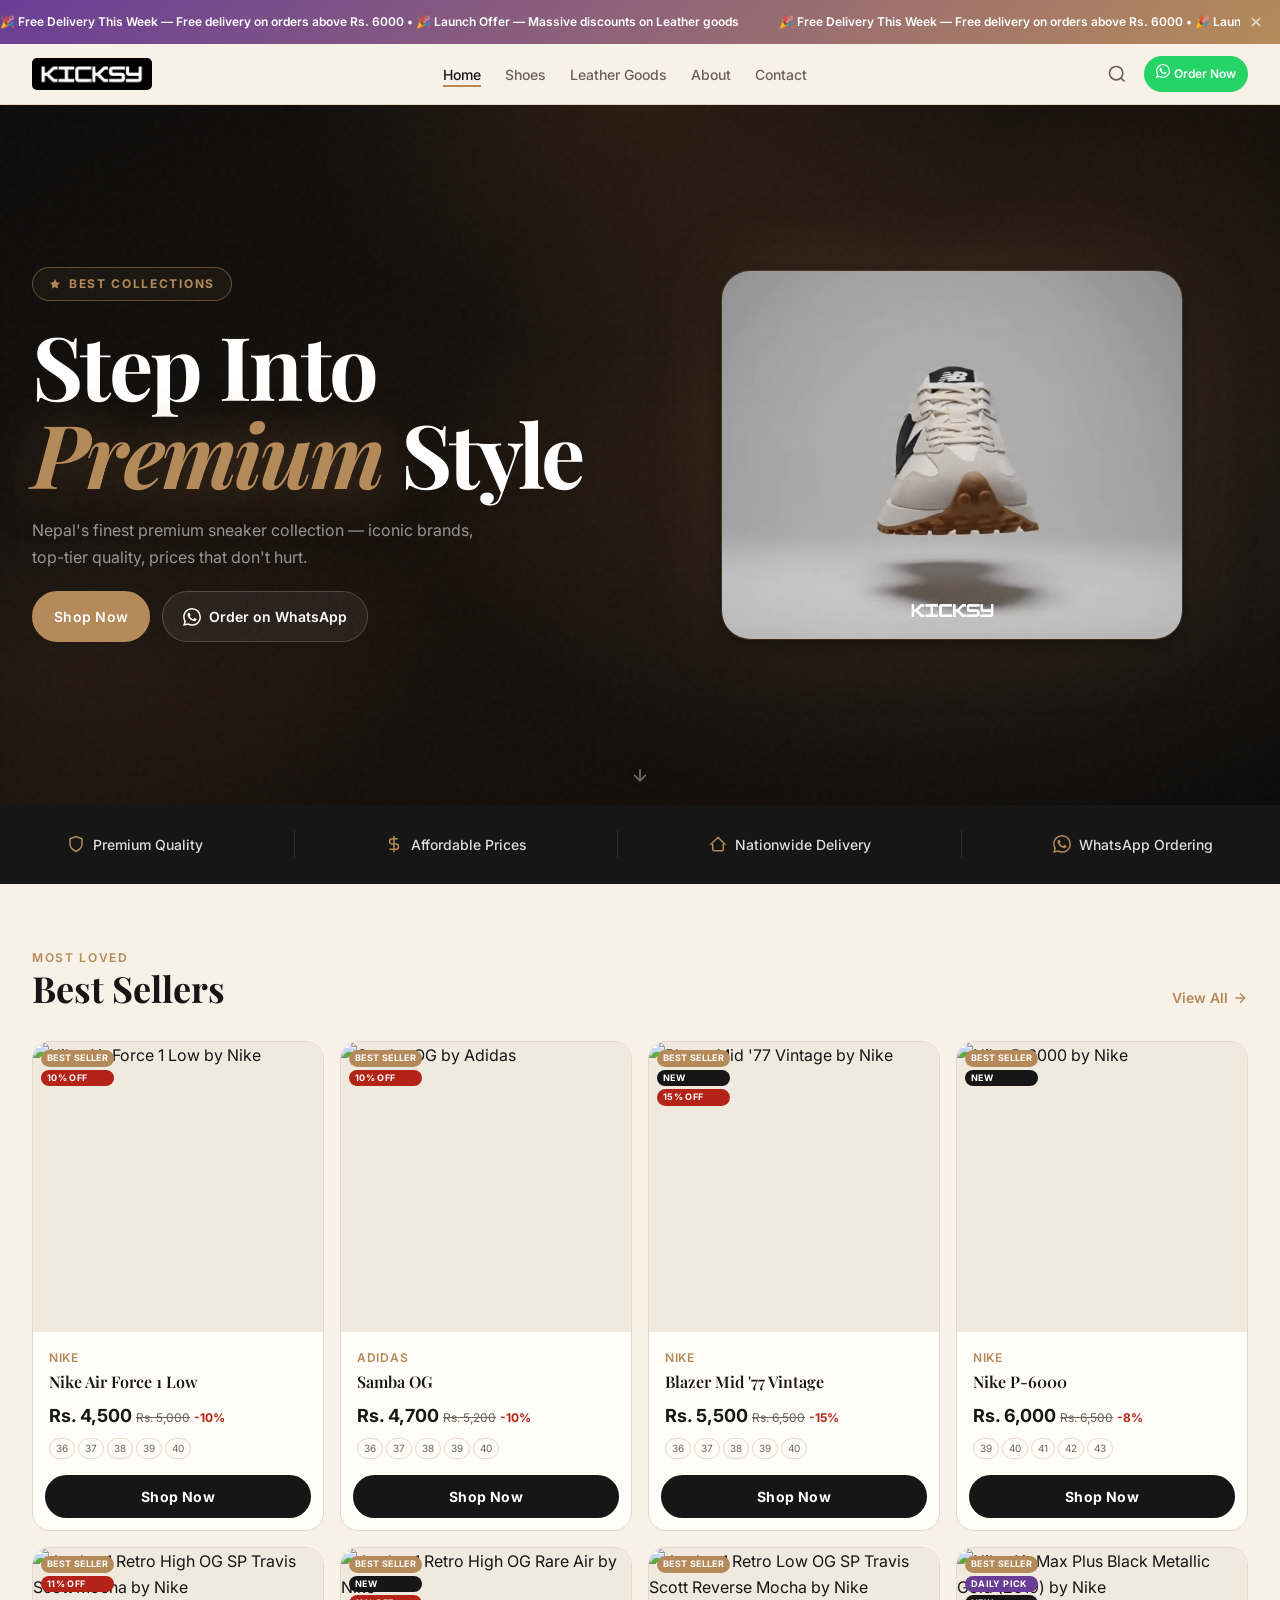
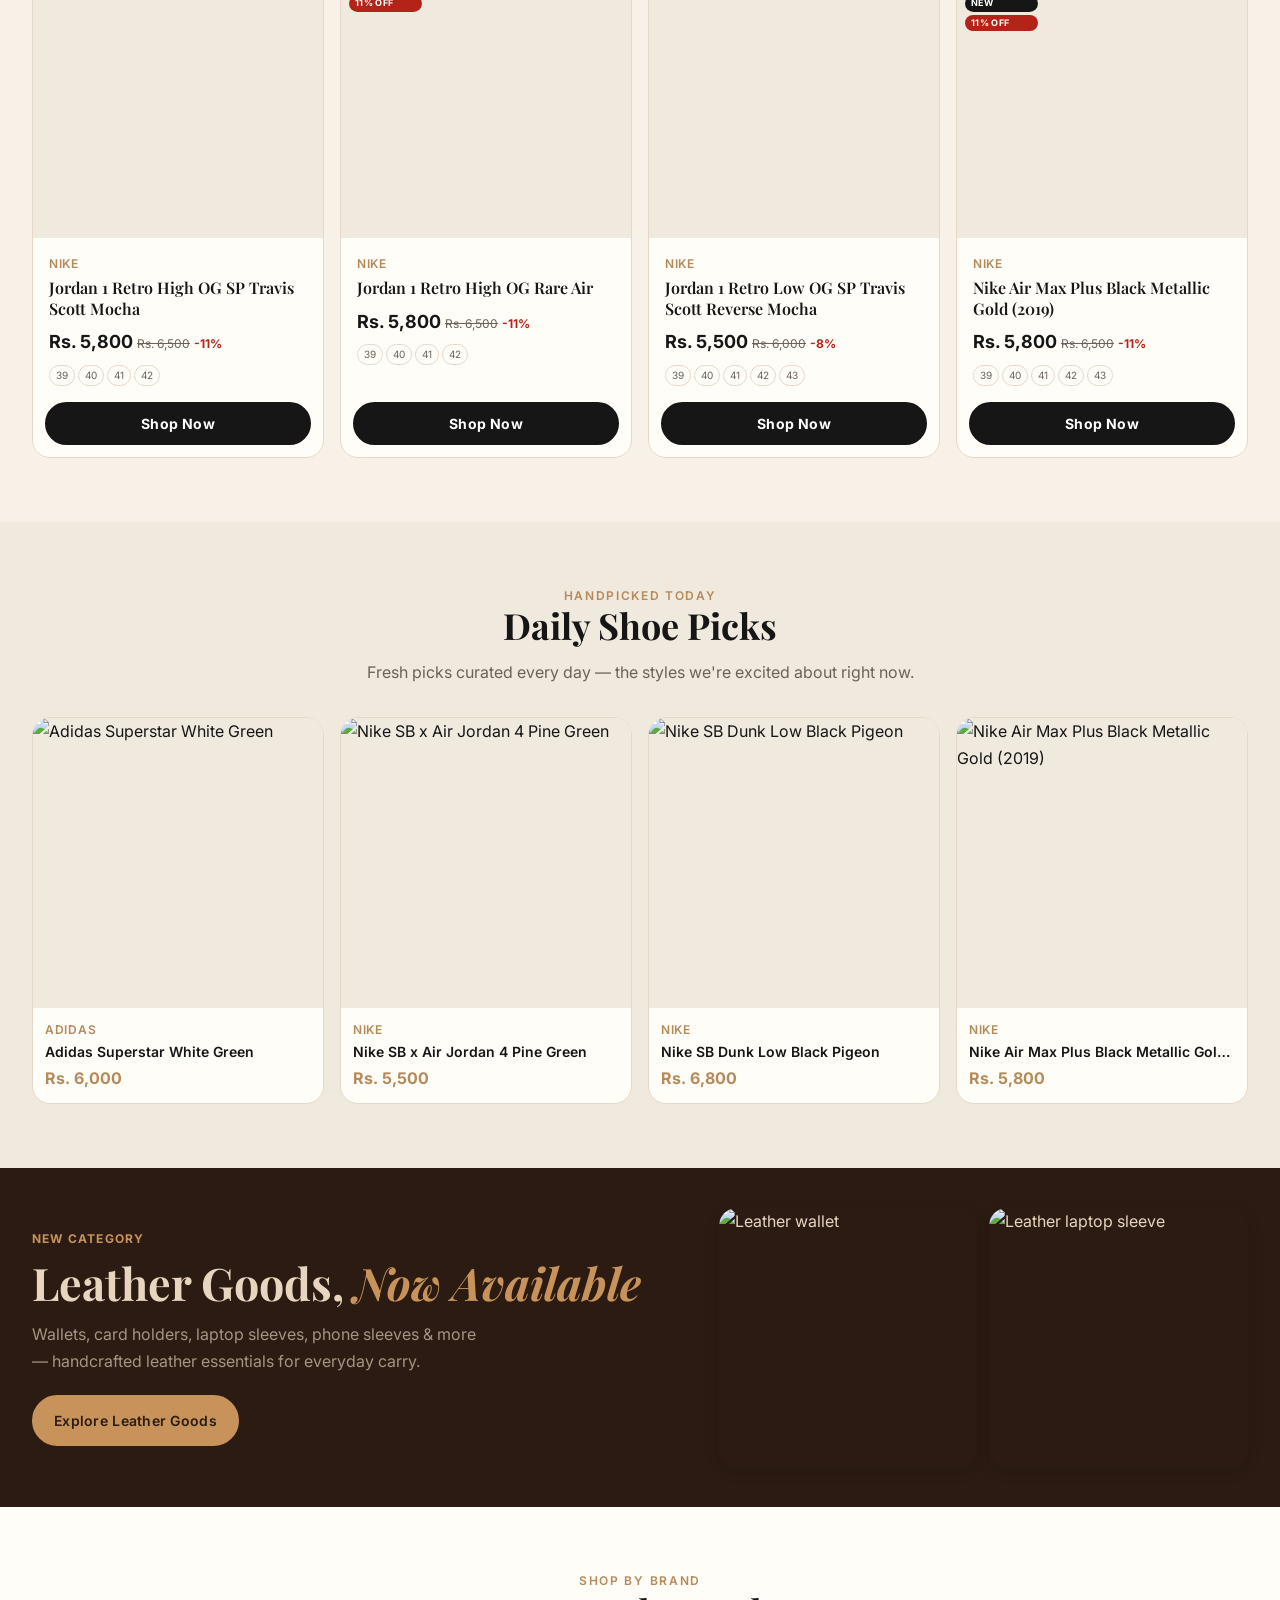
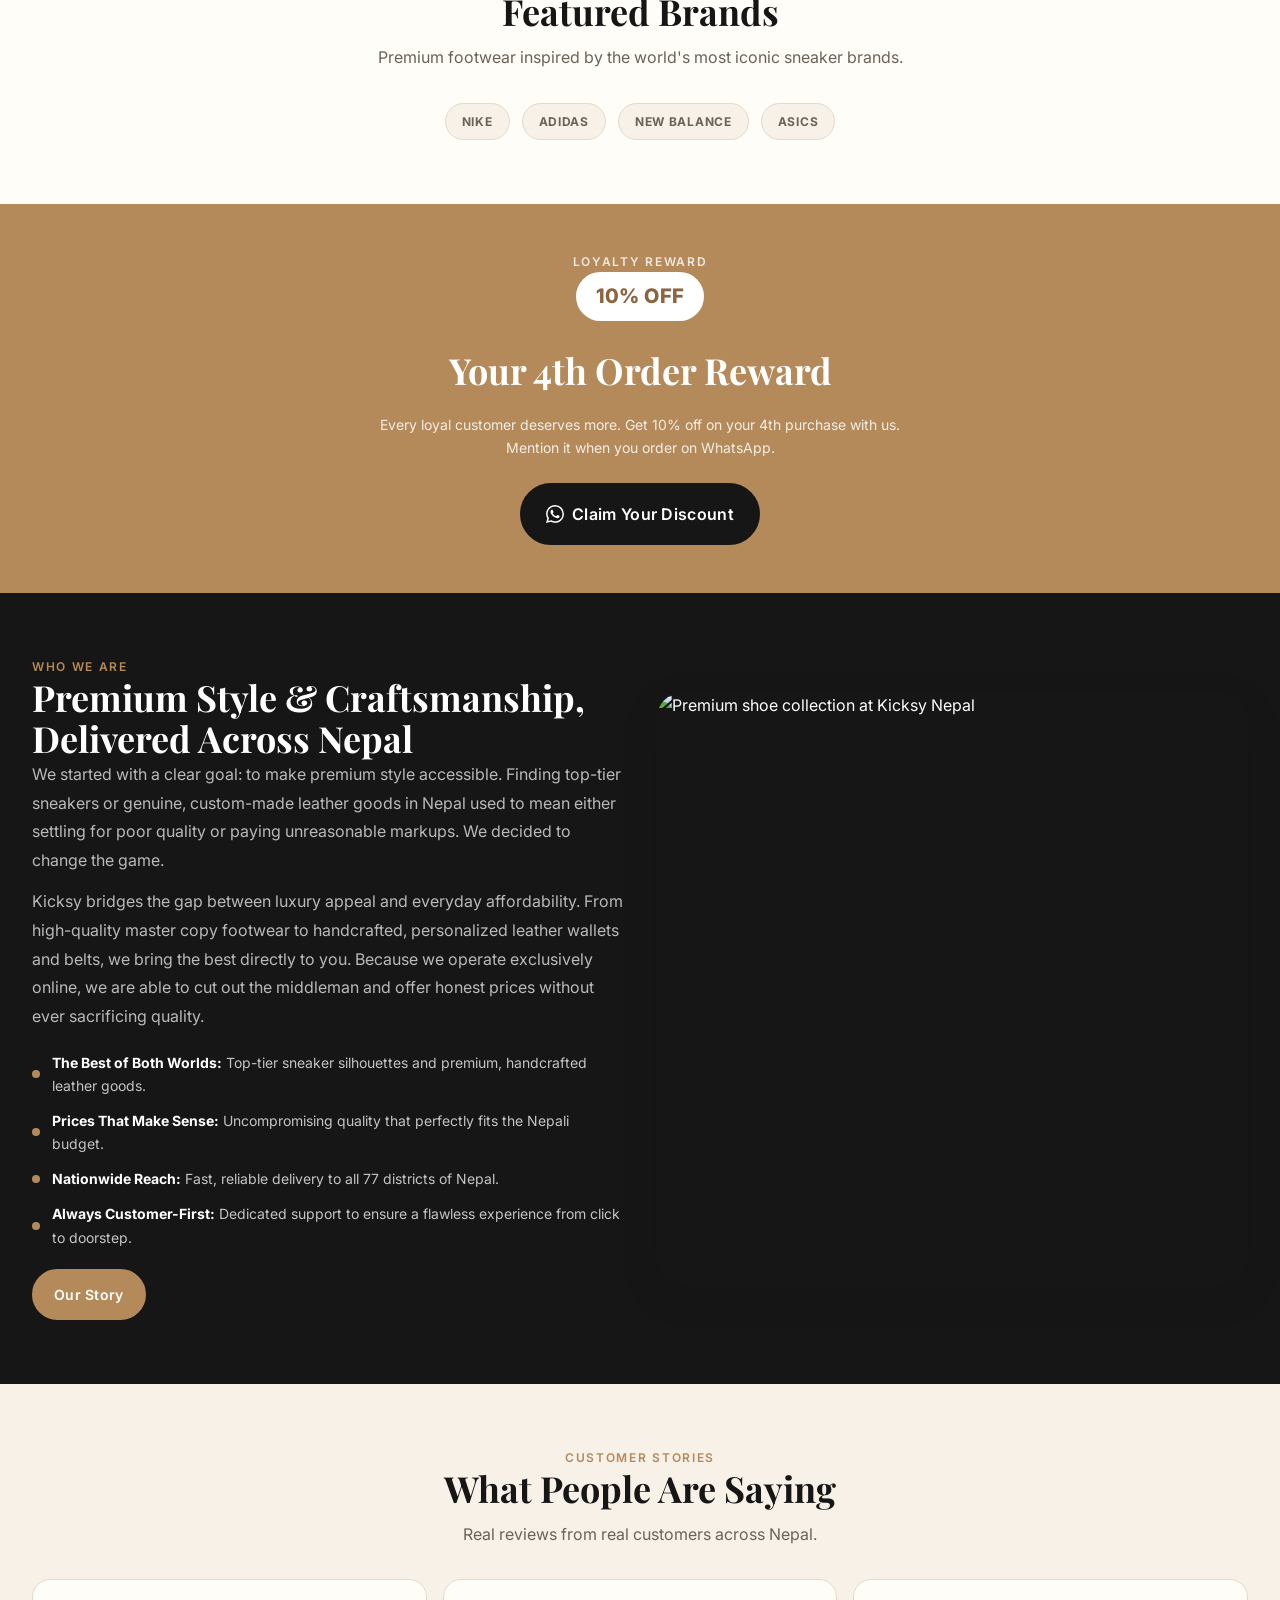
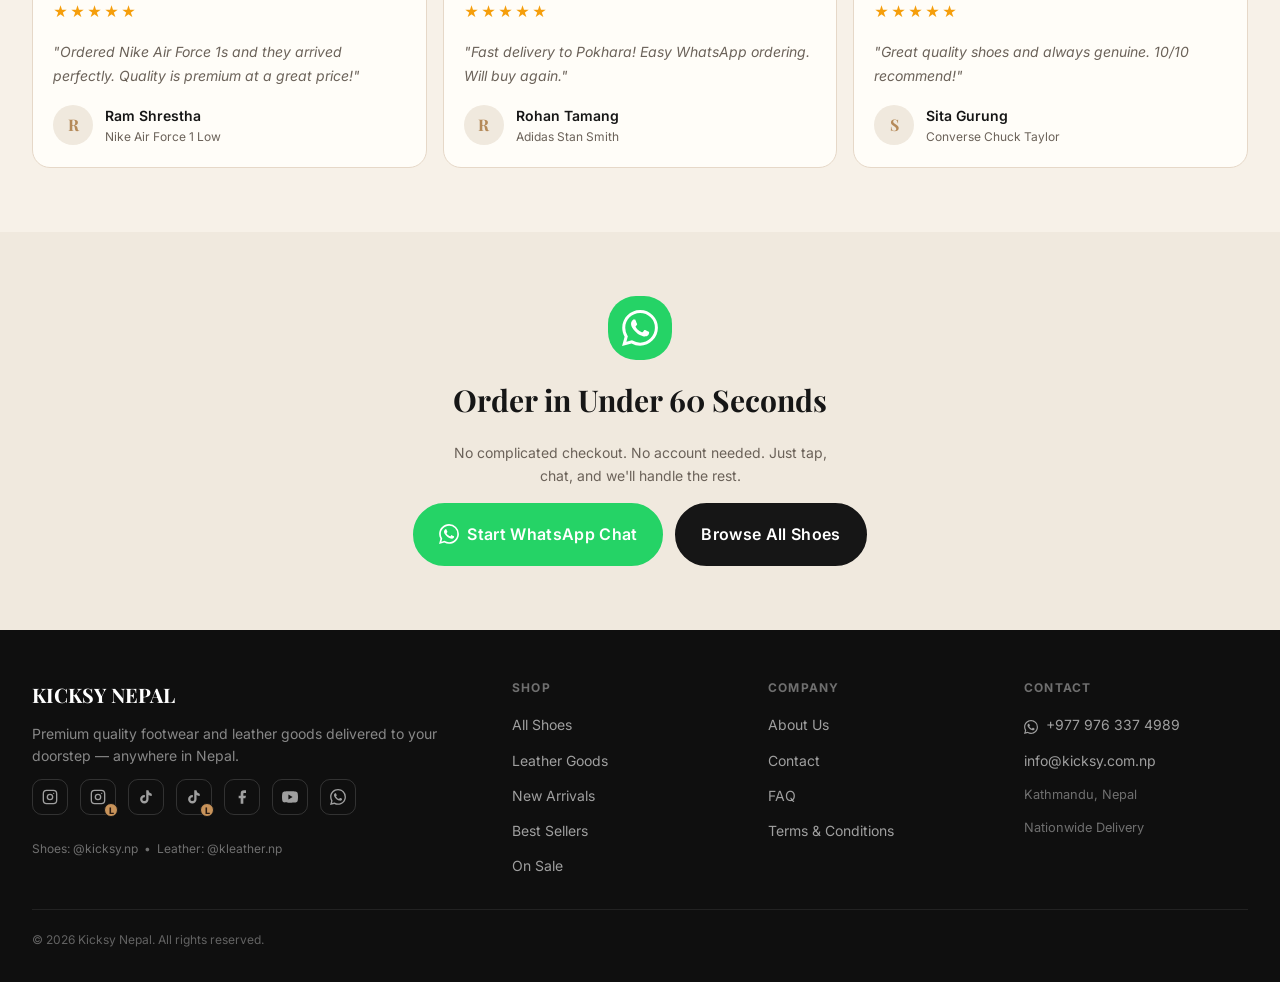
==== index.html @ 4b8e9932 "Add files via upload" ====
<!doctype html>
<html lang="en">
  <head>
    <meta charset="UTF-8" />
    <meta name="viewport" content="width=device-width, initial-scale=1.0" />

    <title>Kicksy Nepal | Premium Shoes at Affordable Prices</title>
    <!-- Favicons -->
    <link rel="icon" type="image/svg+xml" href="./assets/favicon/favicon.svg" />
    <link
      rel="icon"
      type="image/png"
      sizes="32x32"
      href="./assets/favicon/favicon-96x96.png"
    />
    <link
      rel="icon"
      type="image/png"
      sizes="16x16"
      href="./assets/favicon/favicon-96x96.png"
    />
    <link
      rel="apple-touch-icon"
      sizes="180x180"
      href="./assets/favicon/apple-touch-icon.png"
    />
    <link rel="manifest" href="./assets/favicon/site.webmanifest" />
    <meta name="theme-color" content="#0F0F0F" />
    <meta
      name="description"
      content="Shop premium quality sneakers and footwear online in Nepal. Nike, Adidas, Puma, New Balance & more styles. Nationwide delivery. Easy WhatsApp ordering."
    />
    <meta
      name="keywords"
      content="premium shoes Nepal, online shoe store Nepal, affordable sneakers Nepal, sneakers in Nepal, footwear Nepal, Kicksy Nepal"
    />
    <meta name="robots" content="index, follow" />
    <link rel="canonical" href="https://kicksy.com.np/" />

    <!-- Open Graph -->
    <meta property="og:type" content="website" />
    <meta property="og:url" content="https://kicksy.com.np/" />
    <meta
      property="og:title"
      content="Kicksy Nepal | Premium Shoes at Affordable Prices"
    />
    <meta
      property="og:description"
      content="Shop premium quality sneaker styles online in Nepal. Nationwide delivery. Easy WhatsApp ordering."
    />
    <meta
      property="og:image"
      content="https://kicksy.com.np/assets/images/og-image.jpg"
    />
    <meta property="og:site_name" content="Kicksy Nepal" />
    <meta property="og:locale" content="en_US" />

    <!-- Twitter Card -->
    <meta name="twitter:card" content="summary_large_image" />
    <meta
      name="twitter:title"
      content="Kicksy Nepal | Premium Shoes at Affordable Prices"
    />
    <meta
      name="twitter:description"
      content="Shop premium sneakers online in Nepal. Nationwide delivery. WhatsApp ordering."
    />
    <meta
      name="twitter:image"
      content="https://kicksy.com.np/assets/images/og-image.jpg"
    />

    <!-- Fonts -->
    <link rel="preconnect" href="https://fonts.googleapis.com" />
    <link rel="preconnect" href="https://fonts.gstatic.com" crossorigin />
    <link
      href="https://fonts.googleapis.com/css2?family=Playfair+Display:ital,wght@0,700;1,700&family=Inter:wght@400;500;600;700&display=swap"
      rel="stylesheet"
    />

    <!--
    Hero video performance — preload hints.
    These tell the browser to start fetching the video assets as
    early as possible (while still parsing the <head>), so the video
    is ready to play the moment the page finishes rendering.

    1. Poster image (fetchpriority="high"):
       Shown instantly in the video's space before the video itself
       starts playing — prevents a blank box flicker on load.

    2. WebM preload (with type hint):
       We preload only the WebM format. The `type="video/webm"` hint
       tells Safari (which can't play WebM and will use the MP4
       instead) to skip this preload entirely — so Safari wastes no
       bandwidth on a file it can't use. Chrome/Firefox/Edge will use
       the WebM since it's smaller and higher quality than MP4.

    Note: preload="none" is set on the <video> tag itself to prevent
    the browser from making a *second* fetch for the same file on top
    of these preload hints.

    REPLACE both hrefs below with your actual file paths.
  -->
    <link
      rel="preload"
      as="image"
      href="/assets/videos/hero-shoe-poster.jpg"
      fetchpriority="high"
    />
    <link
      rel="preload"
      as="video"
      href="/assets/videos/hero-shoe.webm"
      type="video/webm"
    />

    <!-- Unsplash preconnect no longer needed — mobile now uses the same local video as desktop -->

    <link rel="stylesheet" href="/assets/css/styles.css" />

    <!-- JSON-LD LocalBusiness -->
    <script type="application/ld+json">
      {
        "@context": "https://schema.org",
        "@type": ["Store", "OnlineStore"],
        "name": "Kicksy Nepal",
        "alternateName": ["Kicksy Leather", "Kicksy Nepal Shoes"],
        "url": "https://kicksy.com.np",
        "logo": "https://kicksy.com.np/assets/images/icon-512.png",
        "image": "https://kicksy.com.np/assets/images/og-image.jpg",
        "description": "Premium master-copy sneakers and handcrafted genuine leather goods — wallets, belts, and accessories — at honest prices. Nationwide delivery to all 77 districts of Nepal.",
        "telephone": "+977-9763374989",
        "email": "info@kicksy.com.np",
        "address": {
          "@type": "PostalAddress",
          "addressLocality": "Kathmandu",
          "addressRegion": "Bagmati",
          "addressCountry": "NP"
        },
        "geo": {
          "@type": "GeoCoordinates",
          "latitude": "27.7172",
          "longitude": "85.3240"
        },
        "openingHours": "Mo-Su 09:00-21:00",
        "priceRange": "Rs. 1500 – Rs. 25000",
        "currenciesAccepted": "NPR",
        "paymentAccepted": "Cash, Cash on Delivery",
        "areaServed": {
          "@type": "Country",
          "name": "Nepal"
        },
        "hasOfferCatalog": [
          {
            "@type": "OfferCatalog",
            "name": "Premium Sneakers",
            "url": "https://kicksy.com.np/shop"
          },
          {
            "@type": "OfferCatalog",
            "name": "Leather Goods",
            "url": "https://kicksy.com.np/leather"
          }
        ],
        "sameAs": [
          "https://www.instagram.com/kicksy.np/",
          "https://www.instagram.com/kleather.np/",
          "https://www.facebook.com/kicksy.np/",
          "https://www.tiktok.com/@kicksy.np?lang=en",
          "https://www.youtube.com/@kicksynp"
        ]
      }
    </script>

    <!-- WebSite schema: enables Google sitelinks search box in results -->
    <script type="application/ld+json">
      {
        "@context": "https://schema.org",
        "@type": "WebSite",
        "name": "Kicksy Nepal",
        "url": "https://kicksy.com.np",
        "potentialAction": {
          "@type": "SearchAction",
          "target": {
            "@type": "EntryPoint",
            "urlTemplate": "https://kicksy.com.np/shop?q={search_term_string}"
          },
          "query-input": "required name=search_term_string"
        }
      }
    </script>

    <style>
      /* Hero override for homepage */
      @media (min-width: 768px) {
        .hero-inner {
          align-items: center;
        }
        .hero-text {
          padding-right: var(--sp-8);
        }
      }
    </style>
  </head>
  <body>
    <!-- Offer / coupon banner -->
    <div
      id="couponBanner"
      class="coupon-banner"
      role="banner"
      style="display: none"
    >
      <div class="coupon-marquee">
        <span class="coupon-track" id="couponTrack"></span>
      </div>
      <button class="coupon-close" aria-label="Dismiss banner">
        <svg
          width="16"
          height="16"
          viewBox="0 0 24 24"
          fill="none"
          stroke="currentColor"
          stroke-width="2.5"
        >
          <path d="M18 6L6 18M6 6l12 12" />
        </svg>
      </button>
    </div>

    <!-- ═══ HEADER ═══════════════════════════════════════════════ -->
    <header class="site-header" role="banner">
      <div class="container">
        <div class="header-inner">
          <a href="" class="site-logo" aria-label="Kicksy Nepal home">
            <img
              src="./assets/images/kicksylogob.PNG"
              alt="Kicksy Nepal Logo"
              class="logo-image"
            />
          </a>

          <nav class="site-nav" aria-label="Main navigation">
            <ul>
              <li><a href="/" class="active">Home</a></li>
              <li><a href="/shop">Shoes</a></li>
              <li><a href="/leather">Leather Goods</a></li>
              <li><a href="/about">About</a></li>
              <li><a href="/contact">Contact</a></li>
            </ul>
          </nav>

          <div class="header-actions">
            <button
              class="header-icon-btn search-toggle"
              aria-label="Search products"
            >
              <svg
                viewBox="0 0 24 24"
                fill="none"
                stroke="currentColor"
                stroke-width="2"
                aria-hidden="true"
              >
                <circle cx="11" cy="11" r="8" />
                <path d="m21 21-4.35-4.35" />
              </svg>
            </button>
            <a
              href="https://wa.me/9779763374989"
              class="header-wa-btn"
              target="_blank"
              rel="noopener"
              aria-label="Order on WhatsApp"
            >
              <svg
                xmlns="http://www.w3.org/2000/svg"
                width="14"
                height="14"
                viewBox="0 0 24 24"
                fill="currentColor"
              >
                <path
                  d="M17.472 14.382c-.297-.149-1.758-.867-2.03-.967-.273-.099-.471-.148-.67.15-.197.297-.767.966-.94 1.164-.173.199-.347.223-.644.075-.297-.15-1.255-.463-2.39-1.475-.883-.788-1.48-1.761-1.653-2.059-.173-.297-.018-.458.13-.606.134-.133.298-.347.446-.52.149-.174.198-.298.298-.497.099-.198.05-.371-.025-.52-.075-.149-.669-1.612-.916-2.207-.242-.579-.487-.5-.669-.51-.173-.008-.371-.01-.57-.01-.198 0-.52.074-.792.372-.272.297-1.04 1.016-1.04 2.479 0 1.462 1.065 2.875 1.213 3.074.149.198 2.096 3.2 5.077 4.487.709.306 1.262.489 1.694.625.712.227 1.36.195 1.871.118.571-.085 1.758-.719 2.006-1.413.248-.694.248-1.289.173-1.413-.074-.124-.272-.198-.57-.347m-5.421 7.403h-.004a9.87 9.87 0 01-5.031-1.378l-.361-.214-3.741.982.998-3.648-.235-.374a9.86 9.86 0 01-1.51-5.26c.001-5.45 4.436-9.884 9.888-9.884 2.64 0 5.122 1.03 6.988 2.898a9.825 9.825 0 012.893 6.994c-.003 5.45-4.437 9.884-9.885 9.884m8.413-18.297A11.815 11.815 0 0012.05 0C5.495 0 .16 5.335.157 11.892c0 2.096.547 4.142 1.588 5.945L.057 24l6.305-1.654a11.882 11.882 0 005.683 1.448h.005c6.554 0 11.89-5.335 11.893-11.893a11.821 11.821 0 00-3.48-8.413z"
                />
              </svg>
              Order Now
            </a>
            <button
              class="hamburger-btn"
              id="hamburger"
              aria-label="Open menu"
              aria-expanded="false"
              aria-controls="mobileNav"
            >
              <span></span><span></span><span></span>
            </button>
          </div>
        </div>
      </div>
    </header>

    <!-- Mobile nav -->
    <nav
      id="mobileNav"
      class="mobile-nav"
      aria-label="Mobile navigation"
      aria-hidden="true"
    >
      <div class="mobile-nav-overlay"></div>
      <div class="mobile-nav-drawer">
        <button
          class="mobile-nav-close"
          id="mobileNavClose"
          aria-label="Close menu"
        >
          <svg
            width="18"
            height="18"
            viewBox="0 0 24 24"
            fill="none"
            stroke="currentColor"
            stroke-width="2.5"
          >
            <path d="M18 6L6 18M6 6l12 12" />
          </svg>
        </button>
        <div class="mobile-nav-links">
          <a href="/"
            >Home
            <svg
              width="16"
              height="16"
              viewBox="0 0 24 24"
              fill="none"
              stroke="currentColor"
              stroke-width="2"
            >
              <path d="M9 18l6-6-6-6" /></svg
          ></a>
          <a href="/shop"
            >Shoes
            <svg
              width="16"
              height="16"
              viewBox="0 0 24 24"
              fill="none"
              stroke="currentColor"
              stroke-width="2"
            >
              <path d="M9 18l6-6-6-6" /></svg
          ></a>
          <a href="/leather"
            >Leather Goods
            <svg
              width="16"
              height="16"
              viewBox="0 0 24 24"
              fill="none"
              stroke="currentColor"
              stroke-width="2"
            >
              <path d="M9 18l6-6-6-6" /></svg
          ></a>
          <a href="/about"
            >About
            <svg
              width="16"
              height="16"
              viewBox="0 0 24 24"
              fill="none"
              stroke="currentColor"
              stroke-width="2"
            >
              <path d="M9 18l6-6-6-6" /></svg
          ></a>
          <a href="/contact"
            >Contact
            <svg
              width="16"
              height="16"
              viewBox="0 0 24 24"
              fill="none"
              stroke="currentColor"
              stroke-width="2"
            >
              <path d="M9 18l6-6-6-6" /></svg
          ></a>
        </div>
        <div class="mobile-nav-footer">
          <a
            href="https://wa.me/9779763374989"
            class="btn btn-whatsapp btn-block"
            target="_blank"
            rel="noopener"
          >
            <svg
              xmlns="http://www.w3.org/2000/svg"
              width="18"
              height="18"
              viewBox="0 0 24 24"
              fill="currentColor"
            >
              <path
                d="M17.472 14.382c-.297-.149-1.758-.867-2.03-.967-.273-.099-.471-.148-.67.15-.197.297-.767.966-.94 1.164-.173.199-.347.223-.644.075-.297-.15-1.255-.463-2.39-1.475-.883-.788-1.48-1.761-1.653-2.059-.173-.297-.018-.458.13-.606.134-.133.298-.347.446-.52.149-.174.198-.298.298-.497.099-.198.05-.371-.025-.52-.075-.149-.669-1.612-.916-2.207-.242-.579-.487-.5-.669-.51-.173-.008-.371-.01-.57-.01-.198 0-.52.074-.792.372-.272.297-1.04 1.016-1.04 2.479 0 1.462 1.065 2.875 1.213 3.074.149.198 2.096 3.2 5.077 4.487.709.306 1.262.489 1.694.625.712.227 1.36.195 1.871.118.571-.085 1.758-.719 2.006-1.413.248-.694.248-1.289.173-1.413-.074-.124-.272-.198-.57-.347m-5.421 7.403h-.004a9.87 9.87 0 01-5.031-1.378l-.361-.214-3.741.982.998-3.648-.235-.374a9.86 9.86 0 01-1.51-5.26c.001-5.45 4.436-9.884 9.888-9.884 2.64 0 5.122 1.03 6.988 2.898a9.825 9.825 0 012.893 6.994c-.003 5.45-4.437 9.884-9.885 9.884m8.413-18.297A11.815 11.815 0 0012.05 0C5.495 0 .16 5.335.157 11.892c0 2.096.547 4.142 1.588 5.945L.057 24l6.305-1.654a11.882 11.882 0 005.683 1.448h.005c6.554 0 11.89-5.335 11.893-11.893a11.821 11.821 0 00-3.48-8.413z"
              />
            </svg>
            Order on WhatsApp
          </a>
        </div>
      </div>
    </nav>

    <!-- Search overlay -->
    <div
      id="searchOverlay"
      class="search-overlay"
      role="search"
      aria-label="Site search"
    >
      <div class="search-box">
        <svg
          width="20"
          height="20"
          viewBox="0 0 24 24"
          fill="none"
          stroke="currentColor"
          stroke-width="2"
          aria-hidden="true"
          style="color: var(--secondary); flex-shrink: 0"
        >
          <circle cx="11" cy="11" r="8" />
          <path d="m21 21-4.35-4.35" />
        </svg>
        <input
          id="searchInput"
          class="search-input"
          type="search"
          placeholder="Search shoes, brands…"
          aria-label="Search products"
        />
        <button id="searchClose" class="search-close" aria-label="Close search">
          <svg
            width="20"
            height="20"
            viewBox="0 0 24 24"
            fill="none"
            stroke="currentColor"
            stroke-width="2"
          >
            <path d="M18 6L6 18M6 6l12 12" />
          </svg>
        </button>
      </div>
    </div>

    <main>
      <!-- ═══ HERO ═══════════════════════════════════════════════ -->
      <section class="hero" aria-label="Hero">
        <div class="hero-bg"></div>
        <div class="hero-grain"></div>

        <!-- Mobile-only full-bleed hero video (same files as desktop slot) -->
        <video
          class="hero-mobile-img"
          autoplay
          muted
          loop
          playsinline
          disablepictureinpicture
          preload="none"
          poster="/assets/videos/hero-shoe-poster.jpg"
          aria-hidden="true"
        >
          <source src="./assets/videos/hero-bg-vid.webm" type="video/webm" />
          <source src="./assets/videos/hero-bg-vid.mp4" type="video/mp4" />
          <!-- Fallback if video can't load -->
          <img
            src="/assets/videos/hero-shoe-poster.jpg"
            alt="Premium sneakers — Kicksy Nepal"
          />
        </video>
        <div class="hero-mobile-img-fade" aria-hidden="true"></div>

        <div class="hero-content container">
          <div class="hero-inner">
            <div class="hero-text">
              <div class="hero-tag">
                <svg
                  width="12"
                  height="12"
                  viewBox="0 0 24 24"
                  fill="currentColor"
                  aria-hidden="true"
                >
                  <polygon
                    points="12 2 15.09 8.26 22 9.27 17 14.14 18.18 21.02 12 17.77 5.82 21.02 7 14.14 2 9.27 8.91 8.26 12 2"
                  />
                </svg>
                Best Collections
              </div>
              <h1 class="hero-title">Step Into <em>Premium</em> Style</h1>
              <p class="hero-desc">
                Nepal's finest premium sneaker collection — iconic brands,
                top-tier quality, prices that don't hurt.
              </p>
              <div class="hero-actions">
                <a href="/shop" class="btn btn-accent btn-lg">Shop Now</a>
                <a
                  href="https://wa.me/9779763374989"
                  class="btn-ghost-hero"
                  target="_blank"
                  rel="noopener"
                >
                  <svg
                    xmlns="http://www.w3.org/2000/svg"
                    width="18"
                    height="18"
                    viewBox="0 0 24 24"
                    fill="currentColor"
                  >
                    <path
                      d="M17.472 14.382c-.297-.149-1.758-.867-2.03-.967-.273-.099-.471-.148-.67.15-.197.297-.767.966-.94 1.164-.173.199-.347.223-.644.075-.297-.15-1.255-.463-2.39-1.475-.883-.788-1.48-1.761-1.653-2.059-.173-.297-.018-.458.13-.606.134-.133.298-.347.446-.52.149-.174.198-.298.298-.497.099-.198.05-.371-.025-.52-.075-.149-.669-1.612-.916-2.207-.242-.579-.487-.5-.669-.51-.173-.008-.371-.01-.57-.01-.198 0-.52.074-.792.372-.272.297-1.04 1.016-1.04 2.479 0 1.462 1.065 2.875 1.213 3.074.149.198 2.096 3.2 5.077 4.487.709.306 1.262.489 1.694.625.712.227 1.36.195 1.871.118.571-.085 1.758-.719 2.006-1.413.248-.694.248-1.289.173-1.413-.074-.124-.272-.198-.57-.347m-5.421 7.403h-.004a9.87 9.87 0 01-5.031-1.378l-.361-.214-3.741.982.998-3.648-.235-.374a9.86 9.86 0 01-1.51-5.26c.001-5.45 4.436-9.884 9.888-9.884 2.64 0 5.122 1.03 6.988 2.898a9.825 9.825 0 012.893 6.994c-.003 5.45-4.437 9.884-9.885 9.884m8.413-18.297A11.815 11.815 0 0012.05 0C5.495 0 .16 5.335.157 11.892c0 2.096.547 4.142 1.588 5.945L.057 24l6.305-1.654a11.882 11.882 0 005.683 1.448h.005c6.554 0 11.89-5.335 11.893-11.893a11.821 11.821 0 00-3.48-8.413z"
                    />
                  </svg>
                  Order on WhatsApp
                </a>
              </div>
            </div>
            <div class="hero-img-wrap">
              <div class="hero-img-glow"></div>

              <!--
            Hero video — replaces the static shoe image.
            Sits in the same slot as the old <img class="hero-img">,
            sized to 5:4 ratio as requested (handled by .hero-video-wrap
            in CSS). Renders only on desktop; the mobile hero image above
            is still used on small screens (see .hero-img-wrap display:none
            on mobile in CSS).

            autoplay + muted: required for browsers to autoplay without
            user interaction. muted is non-negotiable for autoplay to work.
            playsinline: prevents iOS Safari from hijacking to full screen.
            loop: plays indefinitely without any user interaction.
            disablepictureinpicture: hides the floating PiP button that
            Chrome/Edge would otherwise show on hover over the video.
            poster: a still frame shown instantly before the video loads —
            prevents a blank/black box flicker on page load.
            preload="none": the <link rel="preload"> tags in <head> handle
            fetching the video proactively; this prevents a redundant
            double-request from the video element itself.

            REPLACE these paths with your actual file paths:
              /assets/videos/hero-shoe.webm  — WebM format (Chrome/Firefox/Edge prefer this, smaller file)
              /assets/videos/hero-shoe.mp4   — MP4 format (Safari / older browser fallback)
              /assets/videos/hero-shoe-poster.jpg — a single still frame from the video
          -->
              <div class="hero-video-wrap">
                <video
                  class="hero-video"
                  autoplay
                  muted
                  loop
                  playsinline
                  disablepictureinpicture
                  preload="none"
                  poster="/assets/videos/hero-shoe-poster.jpg"
                >
                  <source
                    src="./assets/videos/hero-bg-vid.webm"
                    type="video/webm"
                  />
                  <source
                    src="./assets/videos/hero-bg-vid.mp4"
                    type="video/mp4"
                  />
                  <!--
                True fallback for browsers with zero <video> support
                (extremely rare today, but correct practice).
                Also shown if the video file itself fails to load.
              -->
                  <img
                    src="./assets/videos/hero-bg-vid-poster.jpg"
                    alt="Premium sneakers — Kicksy Nepal"
                    width="420"
                    height="336"
                  />
                </video>
              </div>
            </div>
          </div>
        </div>
        <div class="hero-scroll-cue" aria-hidden="true">
          <svg
            width="20"
            height="20"
            viewBox="0 0 24 24"
            fill="none"
            stroke="currentColor"
            stroke-width="2"
          >
            <path d="M12 5v14M5 12l7 7 7-7" />
          </svg>
        </div>
      </section>

      <!-- ═══ PROMISE STRIP ═══════════════════════════════════════ -->
      <section class="promise-strip" aria-label="Our promises">
        <div class="container">
          <div class="promise-items">
            <div class="promise-item">
              <svg
                width="20"
                height="20"
                viewBox="0 0 24 24"
                fill="none"
                stroke="currentColor"
                stroke-width="2"
                aria-hidden="true"
              >
                <path d="M12 22s8-4 8-10V5l-8-3-8 3v7c0 6 8 10 8 10z" />
              </svg>
              Premium Quality
            </div>
            <div class="promise-divider" aria-hidden="true"></div>
            <div class="promise-item">
              <svg
                width="20"
                height="20"
                viewBox="0 0 24 24"
                fill="none"
                stroke="currentColor"
                stroke-width="2"
                aria-hidden="true"
              >
                <line x1="12" y1="1" x2="12" y2="23" />
                <path d="M17 5H9.5a3.5 3.5 0 0 0 0 7h5a3.5 3.5 0 0 1 0 7H6" />
              </svg>
              Affordable Prices
            </div>
            <div class="promise-divider" aria-hidden="true"></div>
            <div class="promise-item">
              <svg
                width="20"
                height="20"
                viewBox="0 0 24 24"
                fill="none"
                stroke="currentColor"
                stroke-width="2"
                aria-hidden="true"
              >
                <path
                  d="M5 12H3l9-9 9 9h-2M5 12v7a2 2 0 002 2h10a2 2 0 002-2v-7"
                />
              </svg>
              Nationwide Delivery
            </div>
            <div class="promise-divider" aria-hidden="true"></div>
            <div class="promise-item">
              <svg
                xmlns="http://www.w3.org/2000/svg"
                width="20"
                height="20"
                viewBox="0 0 24 24"
                fill="currentColor"
                aria-hidden="true"
              >
                <path
                  d="M17.472 14.382c-.297-.149-1.758-.867-2.03-.967-.273-.099-.471-.148-.67.15-.197.297-.767.966-.94 1.164-.173.199-.347.223-.644.075-.297-.15-1.255-.463-2.39-1.475-.883-.788-1.48-1.761-1.653-2.059-.173-.297-.018-.458.13-.606.134-.133.298-.347.446-.52.149-.174.198-.298.298-.497.099-.198.05-.371-.025-.52-.075-.149-.669-1.612-.916-2.207-.242-.579-.487-.5-.669-.51-.173-.008-.371-.01-.57-.01-.198 0-.52.074-.792.372-.272.297-1.04 1.016-1.04 2.479 0 1.462 1.065 2.875 1.213 3.074.149.198 2.096 3.2 5.077 4.487.709.306 1.262.489 1.694.625.712.227 1.36.195 1.871.118.571-.085 1.758-.719 2.006-1.413.248-.694.248-1.289.173-1.413-.074-.124-.272-.198-.57-.347m-5.421 7.403h-.004a9.87 9.87 0 01-5.031-1.378l-.361-.214-3.741.982.998-3.648-.235-.374a9.86 9.86 0 01-1.51-5.26c.001-5.45 4.436-9.884 9.888-9.884 2.64 0 5.122 1.03 6.988 2.898a9.825 9.825 0 012.893 6.994c-.003 5.45-4.437 9.884-9.885 9.884m8.413-18.297A11.815 11.815 0 0012.05 0C5.495 0 .16 5.335.157 11.892c0 2.096.547 4.142 1.588 5.945L.057 24l6.305-1.654a11.882 11.882 0 005.683 1.448h.005c6.554 0 11.89-5.335 11.893-11.893a11.821 11.821 0 00-3.48-8.413z"
                />
              </svg>
              WhatsApp Ordering
            </div>
          </div>
        </div>
      </section>

      <!-- ═══ BEST SELLERS ════════════════════════════════════════ -->
      <section class="section" aria-labelledby="bestSellersTitle">
        <div class="container">
          <div class="section-header-row">
            <div>
              <p class="section-eyebrow">Most Loved</p>
              <h2 class="section-title" id="bestSellersTitle">Best Sellers</h2>
            </div>
            <a
              href="/shop?sort=bestseller"
              class="section-link"
              aria-label="View all best sellers"
            >
              View All
              <svg
                width="16"
                height="16"
                viewBox="0 0 24 24"
                fill="none"
                stroke="currentColor"
                stroke-width="2"
                aria-hidden="true"
              >
                <path d="M5 12h14M12 5l7 7-7 7" />
              </svg>
            </a>
          </div>
          <div
            class="products-grid reveal-stagger"
            id="bestSellersGrid"
            aria-live="polite"
            aria-label="Best selling products"
          >
            <!-- Populated by JS -->
          </div>
        </div>
      </section>

      <!-- ═══ DAILY PICKS ═════════════════════════════════════════ -->
      <section
        class="section daily-picks reveal"
        aria-labelledby="dailyPicksTitle"
      >
        <div class="container">
          <div class="section-header centered">
            <p class="section-eyebrow">Handpicked Today</p>
            <h2 class="section-title" id="dailyPicksTitle">Daily Shoe Picks</h2>
            <p class="section-sub">
              Fresh picks curated every day — the styles we're excited about
              right now.
            </p>
          </div>
          <div
            class="daily-picks-grid"
            id="dailyPicksGrid"
            aria-live="polite"
            aria-label="Today's shoe picks"
          >
            <!-- Populated by JS -->
          </div>
        </div>
      </section>

      <!-- ═══ LEATHER GOODS PROMO ════════════════════════════════ -->
      <section class="leather-promo reveal" aria-labelledby="leatherPromoTitle">
        <div class="container">
          <div class="leather-promo-inner">
            <div class="leather-promo-text">
              <p class="leather-promo-eyebrow">New Category</p>
              <h2 class="leather-promo-title" id="leatherPromoTitle">
                Leather Goods, <em>Now Available</em>
              </h2>
              <p class="leather-promo-desc">
                Wallets, card holders, laptop sleeves, phone sleeves &amp; more
                — handcrafted leather essentials for everyday carry.
              </p>
              <a href="/leather" class="btn btn-leather"
                >Explore Leather Goods</a
              >
            </div>
            <div class="leather-promo-images">
              <img
                src="https://ik.imagekit.io/roshanxshrestha/Kicksy%20Leather%20Images/patina1.webp?updatedAt=1781609656895"
                alt="Leather wallet"
                loading="lazy"
                width="400"
                height="400"
              />
              <img
                src="https://ik.imagekit.io/roshanxshrestha/Kicksy%20Leather%20Images/collection1.webp?updatedAt=1781609138913"
                alt="Leather laptop sleeve"
                loading="lazy"
                width="400"
                height="400"
              />
            </div>
          </div>
        </div>
      </section>

      <!-- ═══ BRANDS ══════════════════════════════════════════════ -->
      <section
        class="section brands-section reveal"
        id="brandsSection"
        aria-labelledby="brandsTitle"
      >
        <div class="container">
          <div class="section-header centered">
            <p class="section-eyebrow">Shop by Brand</p>
            <h2 class="section-title" id="brandsTitle">Featured Brands</h2>
            <p class="section-sub">
              Premium footwear inspired by the world's most iconic sneaker
              brands.
            </p>
          </div>
          <div class="brands-grid" id="brandsGrid" aria-label="Browse by brand">
            <!-- Populated by JS -->
          </div>
        </div>
      </section>

      <!-- ═══ OFFERS ═══════════════════════════════════════════════ -->
      <section class="offers-section reveal" aria-label="Special offers">
        <div class="container">
          <div class="offers-inner">
            <p class="section-eyebrow" style="color: rgba(255, 255, 255, 0.8)">
              Loyalty Reward
            </p>
            <div class="offers-badge">10% OFF</div>
            <h2 class="offers-title">Your 4th Order Reward</h2>
            <p class="offers-desc">
              Every loyal customer deserves more. Get 10% off on your 4th
              purchase with us.<br />Mention it when you order on WhatsApp.
            </p>
            <a
              href="https://wa.me/9779763374989"
              class="btn btn-primary btn-lg"
              target="_blank"
              rel="noopener"
            >
              <svg
                xmlns="http://www.w3.org/2000/svg"
                width="18"
                height="18"
                viewBox="0 0 24 24"
                fill="currentColor"
              >
                <path
                  d="M17.472 14.382c-.297-.149-1.758-.867-2.03-.967-.273-.099-.471-.148-.67.15-.197.297-.767.966-.94 1.164-.173.199-.347.223-.644.075-.297-.15-1.255-.463-2.39-1.475-.883-.788-1.48-1.761-1.653-2.059-.173-.297-.018-.458.13-.606.134-.133.298-.347.446-.52.149-.174.198-.298.298-.497.099-.198.05-.371-.025-.52-.075-.149-.669-1.612-.916-2.207-.242-.579-.487-.5-.669-.51-.173-.008-.371-.01-.57-.01-.198 0-.52.074-.792.372-.272.297-1.04 1.016-1.04 2.479 0 1.462 1.065 2.875 1.213 3.074.149.198 2.096 3.2 5.077 4.487.709.306 1.262.489 1.694.625.712.227 1.36.195 1.871.118.571-.085 1.758-.719 2.006-1.413.248-.694.248-1.289.173-1.413-.074-.124-.272-.198-.57-.347m-5.421 7.403h-.004a9.87 9.87 0 01-5.031-1.378l-.361-.214-3.741.982.998-3.648-.235-.374a9.86 9.86 0 01-1.51-5.26c.001-5.45 4.436-9.884 9.888-9.884 2.64 0 5.122 1.03 6.988 2.898a9.825 9.825 0 012.893 6.994c-.003 5.45-4.437 9.884-9.885 9.884m8.413-18.297A11.815 11.815 0 0012.05 0C5.495 0 .16 5.335.157 11.892c0 2.096.547 4.142 1.588 5.945L.057 24l6.305-1.654a11.882 11.882 0 005.683 1.448h.005c6.554 0 11.89-5.335 11.893-11.893a11.821 11.821 0 00-3.48-8.413z"
                />
              </svg>
              Claim Your Discount
            </a>
          </div>
        </div>
      </section>

      <!-- ═══ ABOUT MINI ════════════════════════════════════════ -->
      <section
        class="section about-mini reveal"
        aria-labelledby="aboutMiniTitle"
      >
        <div class="container">
          <div class="about-mini-inner">
            <div>
              <p class="section-eyebrow" style="color: var(--accent)">
                Who We Are
              </p>
              <h2 class="about-mini-title" id="aboutMiniTitle">
                Premium Style &amp; Craftsmanship,<br />Delivered Across Nepal
              </h2>
              <p class="about-mini-desc">
                We started with a clear goal: to make premium style accessible.
                Finding top-tier sneakers or genuine, custom-made leather goods
                in Nepal used to mean either settling for poor quality or paying
                unreasonable markups. We decided to change the game.
              </p>
              <p class="about-mini-desc">
                Kicksy bridges the gap between luxury appeal and everyday
                affordability. From high-quality master copy footwear to
                handcrafted, personalized leather wallets and belts, we bring
                the best directly to you. Because we operate exclusively online,
                we are able to cut out the middleman and offer honest prices
                without ever sacrificing quality.
              </p>
              <div class="values-list" aria-label="Our values">
                <div class="value-item">
                  <div class="value-dot"></div>
                  <span class="value-text"
                    ><strong>The Best of Both Worlds:</strong> Top-tier sneaker
                    silhouettes and premium, handcrafted leather goods.</span
                  >
                </div>
                <div class="value-item">
                  <div class="value-dot"></div>
                  <span class="value-text"
                    ><strong>Prices That Make Sense:</strong> Uncompromising
                    quality that perfectly fits the Nepali budget.</span
                  >
                </div>
                <div class="value-item">
                  <div class="value-dot"></div>
                  <span class="value-text"
                    ><strong>Nationwide Reach:</strong> Fast, reliable delivery
                    to all 77 districts of Nepal.</span
                  >
                </div>
                <div class="value-item">
                  <div class="value-dot"></div>
                  <span class="value-text"
                    ><strong>Always Customer-First:</strong> Dedicated support
                    to ensure a flawless experience from click to
                    doorstep.</span
                  >
                </div>
              </div>
              <a
                href="/about"
                class="btn btn-accent"
                style="margin-top: var(--sp-5); align-self: flex-start"
                >Our Story</a
              >
            </div>
            <div class="about-mini-img-wrap">
              <img
                src="https://ik.imagekit.io/roshanxshrestha/Kicksy%20Leather%20Images/kicksycollage.webp?updatedAt=1781881845402"
                alt="Premium shoe collection at Kicksy Nepal"
                width="600"
                height="600"
                loading="lazy"
              />
            </div>
          </div>
        </div>
      </section>

      <!-- ═══ TESTIMONIALS ══════════════════════════════════════ -->
      <section
        class="section testimonials reveal"
        aria-labelledby="testimonialsTitle"
      >
        <div class="container">
          <div class="section-header centered">
            <p class="section-eyebrow">Customer Stories</p>
            <h2 class="section-title" id="testimonialsTitle">
              What People Are Saying
            </h2>
            <p class="section-sub">
              Real reviews from real customers across Nepal.
            </p>
          </div>
          <div
            class="testimonials-grid"
            id="testimonialsGrid"
            aria-live="polite"
            aria-label="Customer testimonials"
          >
            <!-- Populated by JS -->
          </div>
        </div>
      </section>

      <!-- ═══ WHATSAPP CTA ══════════════════════════════════════ -->
      <section class="section wa-section reveal" aria-label="Order on WhatsApp">
        <div class="container">
          <div class="wa-inner">
            <div class="wa-icon" aria-hidden="true">
              <svg
                xmlns="http://www.w3.org/2000/svg"
                width="36"
                height="36"
                viewBox="0 0 24 24"
                fill="white"
              >
                <path
                  d="M17.472 14.382c-.297-.149-1.758-.867-2.03-.967-.273-.099-.471-.148-.67.15-.197.297-.767.966-.94 1.164-.173.199-.347.223-.644.075-.297-.15-1.255-.463-2.39-1.475-.883-.788-1.48-1.761-1.653-2.059-.173-.297-.018-.458.13-.606.134-.133.298-.347.446-.52.149-.174.198-.298.298-.497.099-.198.05-.371-.025-.52-.075-.149-.669-1.612-.916-2.207-.242-.579-.487-.5-.669-.51-.173-.008-.371-.01-.57-.01-.198 0-.52.074-.792.372-.272.297-1.04 1.016-1.04 2.479 0 1.462 1.065 2.875 1.213 3.074.149.198 2.096 3.2 5.077 4.487.709.306 1.262.489 1.694.625.712.227 1.36.195 1.871.118.571-.085 1.758-.719 2.006-1.413.248-.694.248-1.289.173-1.413-.074-.124-.272-.198-.57-.347m-5.421 7.403h-.004a9.87 9.87 0 01-5.031-1.378l-.361-.214-3.741.982.998-3.648-.235-.374a9.86 9.86 0 01-1.51-5.26c.001-5.45 4.436-9.884 9.888-9.884 2.64 0 5.122 1.03 6.988 2.898a9.825 9.825 0 012.893 6.994c-.003 5.45-4.437 9.884-9.885 9.884m8.413-18.297A11.815 11.815 0 0012.05 0C5.495 0 .16 5.335.157 11.892c0 2.096.547 4.142 1.588 5.945L.057 24l6.305-1.654a11.882 11.882 0 005.683 1.448h.005c6.554 0 11.89-5.335 11.893-11.893a11.821 11.821 0 00-3.48-8.413z"
                />
              </svg>
            </div>
            <h2 class="wa-title">Order in Under 60 Seconds</h2>
            <p class="wa-desc">
              No complicated checkout. No account needed. Just tap, chat, and
              we'll handle the rest.
            </p>
            <div class="wa-actions">
              <a
                href="https://wa.me/9779763374989"
                class="btn btn-whatsapp btn-lg"
                target="_blank"
                rel="noopener"
              >
                <svg
                  xmlns="http://www.w3.org/2000/svg"
                  width="20"
                  height="20"
                  viewBox="0 0 24 24"
                  fill="currentColor"
                >
                  <path
                    d="M17.472 14.382c-.297-.149-1.758-.867-2.03-.967-.273-.099-.471-.148-.67.15-.197.297-.767.966-.94 1.164-.173.199-.347.223-.644.075-.297-.15-1.255-.463-2.39-1.475-.883-.788-1.48-1.761-1.653-2.059-.173-.297-.018-.458.13-.606.134-.133.298-.347.446-.52.149-.174.198-.298.298-.497.099-.198.05-.371-.025-.52-.075-.149-.669-1.612-.916-2.207-.242-.579-.487-.5-.669-.51-.173-.008-.371-.01-.57-.01-.198 0-.52.074-.792.372-.272.297-1.04 1.016-1.04 2.479 0 1.462 1.065 2.875 1.213 3.074.149.198 2.096 3.2 5.077 4.487.709.306 1.262.489 1.694.625.712.227 1.36.195 1.871.118.571-.085 1.758-.719 2.006-1.413.248-.694.248-1.289.173-1.413-.074-.124-.272-.198-.57-.347m-5.421 7.403h-.004a9.87 9.87 0 01-5.031-1.378l-.361-.214-3.741.982.998-3.648-.235-.374a9.86 9.86 0 01-1.51-5.26c.001-5.45 4.436-9.884 9.888-9.884 2.64 0 5.122 1.03 6.988 2.898a9.825 9.825 0 012.893 6.994c-.003 5.45-4.437 9.884-9.885 9.884m8.413-18.297A11.815 11.815 0 0012.05 0C5.495 0 .16 5.335.157 11.892c0 2.096.547 4.142 1.588 5.945L.057 24l6.305-1.654a11.882 11.882 0 005.683 1.448h.005c6.554 0 11.89-5.335 11.893-11.893a11.821 11.821 0 00-3.48-8.413z"
                  />
                </svg>
                Start WhatsApp Chat
              </a>
              <a href="/shop" class="btn btn-primary btn-lg"
                >Browse All Shoes</a
              >
            </div>
          </div>
        </div>
      </section>
    </main>

    <!-- ═══ FOOTER ════════════════════════════════════════════════ -->
    <footer class="site-footer" role="contentinfo">
      <div class="container">
        <div class="footer-grid">
          <div class="footer-brand">
            <a href="/" class="footer-logo" aria-label="Kicksy Nepal"
              >KICKSY NEPAL</a
            >
            <p class="footer-tagline">
              Premium quality footwear and leather goods delivered to your
              doorstep — anywhere in Nepal.
            </p>
            <div class="social-links" aria-label="Social media">
              <a
                href="https://www.instagram.com/kicksy.np/"
                class="social-link"
                target="_blank"
                rel="noopener"
                aria-label="Kicksy Nepal Instagram (Shoes)"
              >
                <svg
                  width="16"
                  height="16"
                  viewBox="0 0 24 24"
                  fill="none"
                  stroke="currentColor"
                  stroke-width="2"
                >
                  <rect x="2" y="2" width="20" height="20" rx="5" />
                  <circle cx="12" cy="12" r="4" />
                  <circle
                    cx="17.5"
                    cy="6.5"
                    r="1"
                    fill="currentColor"
                    stroke="none"
                  />
                </svg>
              </a>
              <a
                href="https://www.instagram.com/kleather.np/"
                class="social-link"
                target="_blank"
                rel="noopener"
                aria-label="Kicksy Leather Instagram"
              >
                <svg
                  width="16"
                  height="16"
                  viewBox="0 0 24 24"
                  fill="none"
                  stroke="currentColor"
                  stroke-width="2"
                >
                  <rect x="2" y="2" width="20" height="20" rx="5" />
                  <circle cx="12" cy="12" r="4" />
                  <circle
                    cx="17.5"
                    cy="6.5"
                    r="1"
                    fill="currentColor"
                    stroke="none"
                  />
                </svg>
                <span class="social-link-badge" aria-hidden="true">L</span>
              </a>
              <a
                href="https://www.tiktok.com/@kicksy.np?lang=en"
                class="social-link"
                target="_blank"
                rel="noopener"
                aria-label="Kicksy Nepal TikTok (Shoes)"
              >
                <svg
                  width="16"
                  height="16"
                  viewBox="0 0 24 24"
                  fill="currentColor"
                >
                  <path
                    d="M19.59 6.69a4.83 4.83 0 01-3.77-4.25V2h-3.45v13.67a2.89 2.89 0 01-2.88 2.5 2.89 2.89 0 01-2.89-2.89 2.89 2.89 0 012.89-2.89c.28 0 .54.04.79.1V9.01a6.33 6.33 0 00-.79-.05 6.34 6.34 0 00-6.34 6.34 6.34 6.34 0 006.34 6.34 6.34 6.34 0 006.33-6.34V8.98a8.2 8.2 0 004.79 1.52V7.07a4.85 4.85 0 01-1.02-.38z"
                  />
                </svg>
              </a>
              <a
                href="https://www.tiktok.com/@kleather.np?lang=en"
                class="social-link"
                target="_blank"
                rel="noopener"
                aria-label="Kicksy Leather TikTok"
              >
                <svg
                  width="16"
                  height="16"
                  viewBox="0 0 24 24"
                  fill="currentColor"
                >
                  <path
                    d="M19.59 6.69a4.83 4.83 0 01-3.77-4.25V2h-3.45v13.67a2.89 2.89 0 01-2.88 2.5 2.89 2.89 0 01-2.89-2.89 2.89 2.89 0 012.89-2.89c.28 0 .54.04.79.1V9.01a6.33 6.33 0 00-.79-.05 6.34 6.34 0 00-6.34 6.34 6.34 6.34 0 006.34 6.34 6.34 6.34 0 006.33-6.34V8.98a8.2 8.2 0 004.79 1.52V7.07a4.85 4.85 0 01-1.02-.38z"
                  />
                </svg>
                <span class="social-link-badge" aria-hidden="true">L</span>
              </a>
              <a
                href="https://www.facebook.com/kicksy.np/"
                class="social-link"
                target="_blank"
                rel="noopener"
                aria-label="Facebook"
              >
                <svg
                  width="16"
                  height="16"
                  viewBox="0 0 24 24"
                  fill="currentColor"
                >
                  <path
                    d="M18 2h-3a5 5 0 00-5 5v3H7v4h3v8h4v-8h3l1-4h-4V7a1 1 0 011-1h3z"
                  />
                </svg>
              </a>
              <a
                href="https://www.youtube.com/@kicksynp"
                class="social-link"
                target="_blank"
                rel="noopener"
                aria-label="YouTube"
              >
                <svg
                  width="16"
                  height="16"
                  viewBox="0 0 24 24"
                  fill="currentColor"
                >
                  <path
                    d="M23.5 6.2a3 3 0 00-2.1-2.1C19.5 3.5 12 3.5 12 3.5s-7.5 0-9.4.6A3 3 0 00.5 6.2 31 31 0 000 12a31 31 0 00.5 5.8 3 3 0 002.1 2.1c1.9.6 9.4.6 9.4.6s7.5 0 9.4-.6a3 3 0 002.1-2.1A31 31 0 0024 12a31 31 0 00-.5-5.8zM9.6 15.6V8.4l6.3 3.6-6.3 3.6z"
                  />
                </svg>
              </a>
              <a
                href="https://wa.me/9779763374989"
                class="social-link"
                target="_blank"
                rel="noopener"
                aria-label="WhatsApp"
              >
                <svg
                  width="16"
                  height="16"
                  viewBox="0 0 24 24"
                  fill="currentColor"
                >
                  <path
                    d="M17.472 14.382c-.297-.149-1.758-.867-2.03-.967-.273-.099-.471-.148-.67.15-.197.297-.767.966-.94 1.164-.173.199-.347.223-.644.075-.297-.15-1.255-.463-2.39-1.475-.883-.788-1.48-1.761-1.653-2.059-.173-.297-.018-.458.13-.606.134-.133.298-.347.446-.52.149-.174.198-.298.298-.497.099-.198.05-.371-.025-.52-.075-.149-.669-1.612-.916-2.207-.242-.579-.487-.5-.669-.51-.173-.008-.371-.01-.57-.01-.198 0-.52.074-.792.372-.272.297-1.04 1.016-1.04 2.479 0 1.462 1.065 2.875 1.213 3.074.149.198 2.096 3.2 5.077 4.487.709.306 1.262.489 1.694.625.712.227 1.36.195 1.871.118.571-.085 1.758-.719 2.006-1.413.248-.694.248-1.289.173-1.413-.074-.124-.272-.198-.57-.347m-5.421 7.403h-.004a9.87 9.87 0 01-5.031-1.378l-.361-.214-3.741.982.998-3.648-.235-.374a9.86 9.86 0 01-1.51-5.26c.001-5.45 4.436-9.884 9.888-9.884 2.64 0 5.122 1.03 6.988 2.898a9.825 9.825 0 012.893 6.994c-.003 5.45-4.437 9.884-9.885 9.884m8.413-18.297A11.815 11.815 0 0012.05 0C5.495 0 .16 5.335.157 11.892c0 2.096.547 4.142 1.588 5.945L.057 24l6.305-1.654a11.882 11.882 0 005.683 1.448h.005c6.554 0 11.89-5.335 11.893-11.893a11.821 11.821 0 00-3.48-8.413z"
                  />
                </svg>
              </a>
            </div>
            <p class="footer-social-note">
              Shoes: @kicksy.np &nbsp;•&nbsp; Leather: @kleather.np
            </p>
          </div>
          <div>
            <p class="footer-heading">Shop</p>
            <nav class="footer-links" aria-label="Shop links">
              <a href="/shop">All Shoes</a>
              <a href="/leather">Leather Goods</a>
              <a href="/shop?sort=newest">New Arrivals</a>
              <a href="/shop?sort=bestseller">Best Sellers</a>
              <a href="/shop?sort=discount">On Sale</a>
            </nav>
          </div>
          <div>
            <p class="footer-heading">Company</p>
            <nav class="footer-links" aria-label="Company links">
              <a href="/about">About Us</a>
              <a href="/contact">Contact</a>
              <a href="/contact#faq">FAQ</a>
              <a href="/terms">Terms &amp; Conditions</a>
            </nav>
          </div>
          <div>
            <p class="footer-heading">Contact</p>
            <div class="footer-links">
              <a
                href="https://wa.me/9779763374989"
                target="_blank"
                rel="noopener"
              >
                <svg
                  xmlns="http://www.w3.org/2000/svg"
                  width="14"
                  height="14"
                  viewBox="0 0 24 24"
                  fill="currentColor"
                  style="
                    display: inline;
                    vertical-align: middle;
                    margin-right: 4px;
                  "
                >
                  <path
                    d="M17.472 14.382c-.297-.149-1.758-.867-2.03-.967-.273-.099-.471-.148-.67.15-.197.297-.767.966-.94 1.164-.173.199-.347.223-.644.075-.297-.15-1.255-.463-2.39-1.475-.883-.788-1.48-1.761-1.653-2.059-.173-.297-.018-.458.13-.606.134-.133.298-.347.446-.52.149-.174.198-.298.298-.497.099-.198.05-.371-.025-.52-.075-.149-.669-1.612-.916-2.207-.242-.579-.487-.5-.669-.51-.173-.008-.371-.01-.57-.01-.198 0-.52.074-.792.372-.272.297-1.04 1.016-1.04 2.479 0 1.462 1.065 2.875 1.213 3.074.149.198 2.096 3.2 5.077 4.487.709.306 1.262.489 1.694.625.712.227 1.36.195 1.871.118.571-.085 1.758-.719 2.006-1.413.248-.694.248-1.289.173-1.413-.074-.124-.272-.198-.57-.347m-5.421 7.403h-.004a9.87 9.87 0 01-5.031-1.378l-.361-.214-3.741.982.998-3.648-.235-.374a9.86 9.86 0 01-1.51-5.26c.001-5.45 4.436-9.884 9.888-9.884 2.64 0 5.122 1.03 6.988 2.898a9.825 9.825 0 012.893 6.994c-.003 5.45-4.437 9.884-9.885 9.884m8.413-18.297A11.815 11.815 0 0012.05 0C5.495 0 .16 5.335.157 11.892c0 2.096.547 4.142 1.588 5.945L.057 24l6.305-1.654a11.882 11.882 0 005.683 1.448h.005c6.554 0 11.89-5.335 11.893-11.893a11.821 11.821 0 00-3.48-8.413z"
                  />
                </svg>
                <span data-site-setting="whatsappDisplay"
                  >+977 976 337 4989</span
                >
              </a>
              <a href="mailto:info@kicksy.com.np" data-site-setting="email"
                >info@kicksy.com.np</a
              >
              <span
                style="color: rgba(255, 255, 255, 0.4); font-size: 0.8rem"
                data-site-setting="address"
                >Kathmandu, Nepal</span
              >
              <span
                style="color: rgba(255, 255, 255, 0.4); font-size: 0.8rem"
                data-site-setting="deliveryNote"
                >Nationwide Delivery</span
              >
            </div>
          </div>
        </div>
        <div class="footer-bottom">
          <span
            >&copy; <span id="footerYear"></span> Kicksy Nepal. All rights
            reserved.</span
          >
        </div>
      </div>
    </footer>

    <script>
      document.getElementById("footerYear").textContent =
        new Date().getFullYear();
    </script>
    <script src="/assets/js/config.js"></script>
    <script src="/assets/js/api.js"></script>
    <script src="/assets/js/main.js"></script>
  </body>
</html>
---- assets/css/styles.css ----
/* ============================================================
   KICKSY NEPAL — MAIN STYLESHEET
   Premium sneaker store. Mobile-first.
   v2 — Full responsive overflow fixes
   ============================================================ */

/* ── CSS Variables ─────────────────────────────────────────── */
:root {
  --bg: #F7F1E8;
  --surface: #FFFDF8;
  --surface2: #F0E9DE;
  --primary: #161616;
  --secondary: #6B6259;
  --accent: #B58A5A;
  --accent-dk: #8C6540;
  --dark: #0F0F0F;
  --border: #E6D8C8;
  --border-dk: #D4C2AD;
  --success: #2F7D4E;
  --sale: #B42318;
  --white: #FFFFFF;
  --shadow-sm: 0 1px 4px rgba(22, 22, 22, .07);
  --shadow-md: 0 4px 16px rgba(22, 22, 22, .10);
  --shadow-lg: 0 12px 36px rgba(22, 22, 22, .13);

  --font-display: 'Playfair Display', Georgia, serif;
  --font-body: 'Inter', system-ui, -apple-system, sans-serif;

  --text-xs: .75rem;
  --text-sm: .875rem;
  --text-base: 1rem;
  --text-lg: 1.125rem;
  --text-xl: 1.25rem;
  --text-2xl: 1.5rem;
  --text-3xl: 1.875rem;
  --text-4xl: 2.25rem;
  --text-5xl: 3rem;

  --sp-1: .25rem;
  --sp-2: .5rem;
  --sp-3: .75rem;
  --sp-4: 1rem;
  --sp-5: 1.25rem;
  --sp-6: 1.5rem;
  --sp-8: 2rem;
  --sp-10: 2.5rem;
  --sp-12: 3rem;
  --sp-16: 4rem;
  --sp-20: 5rem;
  --sp-24: 6rem;

  --max-w: 1280px;
  --radius-sm: 4px;
  --radius-md: 10px;
  --radius-lg: 18px;
  --radius-xl: 28px;
  --radius-full: 9999px;

  --ease: cubic-bezier(.4, 0, .2, 1);
  --dur: 220ms;
}

/* ── Reset ─────────────────────────────────────────────────── */
*,
*::before,
*::after {
  box-sizing: border-box;
  margin: 0;
  padding: 0;
}

/* KEY FIX: prevent horizontal scroll without breaking position:sticky
   (overflow-x:hidden on BODY breaks sticky children in Safari/Chrome) */
html {
  overflow-x: hidden;
  max-width: 100%;
  scroll-behavior: smooth;
  font-size: 16px;
}

body {
  max-width: 100%;
  font-family: var(--font-body);
  background: var(--bg);
  color: var(--primary);
  line-height: 1.65;
  -webkit-font-smoothing: antialiased;
}

img {
  display: block;
  max-width: 100%;
  height: auto;
}

a {
  color: inherit;
  text-decoration: none;
}

button {
  font-family: inherit;
  cursor: pointer;
  border: none;
  background: none;
}

ul,
ol {
  list-style: none;
}

input,
textarea,
select {
  font-family: inherit;
}

/* ── Utilities ─────────────────────────────────────────────── */
.container {
  width: 100%;
  max-width: var(--max-w);
  margin: 0 auto;
  padding: 0 var(--sp-5);
  /* comfortable mobile padding */
}

.sr-only {
  position: absolute;
  width: 1px;
  height: 1px;
  padding: 0;
  margin: -1px;
  overflow: hidden;
  clip: rect(0, 0, 0, 0);
  white-space: nowrap;
  border: 0;
}

.truncate {
  overflow: hidden;
  text-overflow: ellipsis;
  white-space: nowrap;
}

.text-center {
  text-align: center;
}

.flex {
  display: flex;
}

.flex-center {
  display: flex;
  align-items: center;
  justify-content: center;
}

.grid {
  display: grid;
}

.hidden {
  display: none !important;
}

/* ── Typography helpers ────────────────────────────────────── */
.display-title {
  font-family: var(--font-display);
  font-weight: 700;
  line-height: 1.1;
  letter-spacing: -.02em;
}

.section-eyebrow {
  font-size: var(--text-xs);
  font-weight: 600;
  letter-spacing: .14em;
  text-transform: uppercase;
  color: var(--accent);
}

.section-title {
  font-family: var(--font-display);
  font-size: clamp(var(--text-2xl), 4vw, var(--text-4xl));
  font-weight: 700;
  line-height: 1.15;
  color: var(--primary);
}

.section-sub {
  color: var(--secondary);
  font-size: var(--text-base);
  max-width: 56ch;
  margin: var(--sp-3) auto 0;
}

/* ── Buttons ───────────────────────────────────────────────── */
.btn {
  display: inline-flex;
  align-items: center;
  justify-content: center;
  gap: var(--sp-2);
  padding: var(--sp-3) var(--sp-5);
  border-radius: var(--radius-full);
  font-size: var(--text-sm);
  font-weight: 600;
  letter-spacing: .02em;
  transition: background var(--dur) var(--ease), color var(--dur) var(--ease), transform var(--dur) var(--ease), box-shadow var(--dur) var(--ease);
  cursor: pointer;
  white-space: nowrap;
  border: 2px solid transparent;
  max-width: 100%;
}

.btn:focus-visible {
  outline: 3px solid var(--accent);
  outline-offset: 3px;
}

.btn-primary {
  background: var(--primary);
  color: var(--white);
  border-color: var(--primary);
}

.btn-primary:hover {
  background: #333;
  transform: translateY(-1px);
  box-shadow: var(--shadow-md);
}

.btn-accent {
  background: var(--accent);
  color: var(--white);
  border-color: var(--accent);
}

.btn-accent:hover {
  background: var(--accent-dk);
  transform: translateY(-1px);
  box-shadow: var(--shadow-md);
}

.btn-ghost {
  background: transparent;
  color: var(--primary);
  border-color: var(--border-dk);
}

.btn-ghost:hover {
  background: var(--surface2);
  border-color: var(--primary);
}

.btn-whatsapp {
  background: #25D366;
  color: var(--white);
  border-color: #25D366;
}

.btn-whatsapp:hover {
  background: #1ebe5d;
  transform: translateY(-1px);
  box-shadow: 0 6px 20px rgba(37, 211, 102, .3);
}

.btn-preorder {
  background: transparent;
  color: var(--accent-dk);
  border-color: var(--accent-dk);
}

.btn-preorder:hover {
  background: var(--accent-dk);
  color: var(--white);
  transform: translateY(-1px);
  box-shadow: var(--shadow-md);
}

.btn-lg {
  padding: var(--sp-4) var(--sp-6);
  font-size: var(--text-base);
}

.btn-sm {
  padding: var(--sp-2) var(--sp-3);
  font-size: var(--text-xs);
}

.btn-block {
  width: 100%;
}

/* ── Badges ────────────────────────────────────────────────── */
.badge {
  display: inline-flex;
  align-items: center;
  padding: 2px 8px;
  border-radius: var(--radius-full);
  font-size: var(--text-xs);
  font-weight: 700;
  letter-spacing: .04em;
  text-transform: uppercase;
}

.badge-sale {
  background: var(--sale);
  color: var(--white);
}

.badge-new {
  background: var(--primary);
  color: var(--white);
}

.badge-bestseller {
  background: var(--accent);
  color: var(--white);
}

.badge-daily {
  background: #6A3E96;
  color: var(--white);
}

.badge-stock {
  background: var(--success);
  color: var(--white);
}

.badge-low {
  background: #D97706;
  color: var(--white);
}

.badge-out {
  background: #9CA3AF;
  color: var(--white);
}

.badge-customizable {
  background: #1D7A8C;
  color: var(--white);
}

.badge-preorder {
  background: var(--accent-dk);
  color: var(--white);
}

/* ── Header ────────────────────────────────────────────────── */
.site-header {
  position: sticky;
  top: 0;
  z-index: 100;
  background: rgba(247, 241, 232, .95);
  -webkit-backdrop-filter: blur(12px);
  backdrop-filter: blur(12px);
  border-bottom: 1px solid var(--border);
  transition: box-shadow var(--dur) var(--ease), transform 280ms var(--ease);
  width: 100%;
  transform: translateY(0);
  will-change: transform;
}

.site-header.scrolled {
  box-shadow: var(--shadow-md);
}

/* Hide navbar when scrolling down, slide back in on scroll up */
.site-header.nav-hidden {
  transform: translateY(-100%);
}

@media (prefers-reduced-motion: reduce) {
  .site-header {
    transition: box-shadow var(--dur) var(--ease);
  }

  .site-header.nav-hidden {
    transform: translateY(0);
  }
}

.header-inner {
  display: flex;
  align-items: center;
  justify-content: space-between;
  height: 60px;
  gap: var(--sp-3);
  min-width: 0;
  /* allow flex children to shrink */
}

.site-logo {
  font-family: var(--font-display);
  font-size: var(--text-xl);
  font-weight: 700;
  letter-spacing: -.01em;
  color: var(--primary);
  display: flex;
  flex-direction: column;
  line-height: 1;
  flex-shrink: 0;
}

.site-logo span {
  font-family: var(--font-body);
  font-size: var(--text-xs);
  font-weight: 400;
  letter-spacing: .12em;
  text-transform: uppercase;
  color: var(--accent);
  margin-top: 2px;
}

.site-nav {
  display: none;
}

.site-nav ul {
  display: flex;
  align-items: center;
  gap: var(--sp-6);
}

.site-nav a {
  font-size: var(--text-sm);
  font-weight: 500;
  color: var(--secondary);
  transition: color var(--dur) var(--ease);
  position: relative;
  white-space: nowrap;
}

.site-nav a::after {
  content: '';
  position: absolute;
  bottom: -4px;
  left: 0;
  width: 0;
  height: 2px;
  background: var(--accent);
  transition: width var(--dur) var(--ease);
}

.site-nav a:hover,
.site-nav a.active {
  color: var(--primary);
}

.site-nav a:hover::after,
.site-nav a.active::after {
  width: 100%;
}

.header-actions {
  display: flex;
  align-items: center;
  gap: var(--sp-2);
  flex-shrink: 0;
}

.header-icon-btn {
  width: 38px;
  height: 38px;
  border-radius: var(--radius-full);
  display: flex;
  align-items: center;
  justify-content: center;
  color: var(--secondary);
  transition: background var(--dur) var(--ease), color var(--dur) var(--ease);
  background: transparent;
  flex-shrink: 0;
}

.header-icon-btn:hover {
  background: var(--surface2);
  color: var(--primary);
}

.header-icon-btn svg {
  width: 20px;
  height: 20px;
}

.header-wa-btn {
  display: none;
  background: #25D366;
  color: var(--white);
  padding: var(--sp-2) var(--sp-3);
  border-radius: var(--radius-full);
  font-size: var(--text-xs);
  font-weight: 600;
  gap: var(--sp-1);
  transition: background var(--dur) var(--ease);
  white-space: nowrap;
}

.header-wa-btn:hover {
  background: #1ebe5d;
}

.hamburger-btn {
  display: flex;
  flex-direction: column;
  gap: 5px;
  padding: var(--sp-2);
  flex-shrink: 0;
}

.hamburger-btn span {
  display: block;
  width: 22px;
  height: 2px;
  background: var(--primary);
  border-radius: 2px;
  transition: all var(--dur) var(--ease);
  transform-origin: center;
}

.hamburger-btn.open span:nth-child(1) {
  transform: translateY(7px) rotate(45deg);
}

.hamburger-btn.open span:nth-child(2) {
  opacity: 0;
}

.hamburger-btn.open span:nth-child(3) {
  transform: translateY(-7px) rotate(-45deg);
}

.logo-image {
  max-width: 120px;
  height: auto;
  border-radius: 5px;
}

/* Mobile nav drawer */
.mobile-nav {
  position: fixed;
  inset: 0;
  z-index: 200;
  visibility: hidden;
  opacity: 0;
  transition: opacity var(--dur) var(--ease), visibility var(--dur) var(--ease);
}

.mobile-nav.open {
  visibility: visible;
  opacity: 1;
}

.mobile-nav-overlay {
  position: absolute;
  inset: 0;
  background: rgba(15, 15, 15, .5);
}

.mobile-nav-drawer {
  position: absolute;
  top: 0;
  right: 0;
  bottom: 0;
  width: min(80vw, 300px);
  background: var(--surface);
  padding: calc(60px + var(--sp-5)) var(--sp-5) var(--sp-6);
  display: flex;
  flex-direction: column;
  gap: var(--sp-8);
  transform: translateX(100%);
  transition: transform var(--dur) var(--ease);
  overflow-y: auto;
}

.mobile-nav.open .mobile-nav-drawer {
  transform: translateX(0);
}

.mobile-nav-links {
  display: flex;
  flex-direction: column;
  gap: var(--sp-3);
}

.mobile-nav-links a {
  font-size: var(--text-lg);
  font-weight: 600;
  color: var(--primary);
  padding: var(--sp-3) 0;
  border-bottom: 1px solid var(--border);
  display: flex;
  align-items: center;
  justify-content: space-between;
}

.mobile-nav-footer {
  margin-top: auto;
  display: flex;
  flex-direction: column;
  gap: var(--sp-3);
}

/* Search overlay */
.search-overlay {
  position: fixed;
  inset: 0;
  z-index: 200;
  background: rgba(15, 15, 15, .7);
  display: flex;
  align-items: flex-start;
  justify-content: center;
  padding-top: 80px;
  padding-left: var(--sp-4);
  padding-right: var(--sp-4);
  opacity: 0;
  visibility: hidden;
  transition: opacity var(--dur) var(--ease), visibility var(--dur) var(--ease);
}

.search-overlay.open {
  opacity: 1;
  visibility: visible;
}

.search-box {
  background: var(--surface);
  border-radius: var(--radius-lg);
  padding: var(--sp-2);
  width: 100%;
  max-width: 560px;
  display: flex;
  align-items: center;
  gap: var(--sp-3);
  box-shadow: var(--shadow-lg);
  transform: scale(.96) translateY(-8px);
  opacity: 0;
  transition: transform 250ms var(--ease), opacity 250ms var(--ease);
}

.search-overlay.open .search-box {
  transform: scale(1) translateY(0);
  opacity: 1;
}

.search-input {
  flex: 1;
  min-width: 0;
  border: none;
  background: none;
  font-size: var(--text-base);
  padding: var(--sp-3) var(--sp-2);
  color: var(--primary);
  outline: none;
}

.search-input::placeholder {
  color: var(--secondary);
}

.search-close {
  color: var(--secondary);
  padding: var(--sp-3);
  border-radius: var(--radius-md);
  transition: background var(--dur) var(--ease);
  flex-shrink: 0;
}

.search-close:hover {
  background: var(--surface2);
}

/* ── Hero ──────────────────────────────────────────────────── */
/* ── Hero ──────────────────────────────────────────────────── */
.hero {
  position: relative;
  background: #0F0F0F;
  color: var(--white);
  overflow: hidden;
  width: 100%;
}

/* ── Hero background ─────────────────────────────────────── */
/* Rich multi-layer background: deep char base with a warm cognac
   bloom behind the video slot and a cool dark vignette on the text
   side, giving the hero depth without any image. The grain layer on
   top (.hero-grain) adds a premium tactile texture. */
.hero-bg {
  position: absolute;
  inset: 0;
  background:
    radial-gradient(ellipse 70% 90% at 75% 50%, rgba(181, 138, 90, .18) 0%, transparent 60%),
    radial-gradient(ellipse 55% 55% at 5% 80%, rgba(140, 101, 64, .10) 0%, transparent 55%),
    radial-gradient(ellipse 40% 50% at 50% 0%, rgba(60, 40, 20, .55) 0%, transparent 70%),
    linear-gradient(150deg, #0a0a0a 0%, #18100a 50%, #0a0a0a 100%);
}

/* ── Hero inline video ───────────────────────────────────────
   Sits inside .hero-img-wrap replacing the old static shoe img.
   The glowing ring border + soft shadow give it a premium "floating
   product" feel rather than a plain rectangle. */
.hero-video-wrap {
  position: relative;
  width: 100%;
  max-width: 460px;
  border-radius: var(--radius-xl);
  overflow: hidden;
  aspect-ratio: 5/4;
  /* Layered shadow: a tight near-shadow for depth + a wide warm
     accent glow that ties into the background bloom behind it */
  box-shadow:
    0 8px 32px rgba(0, 0, 0, .55),
    0 0 80px rgba(181, 138, 90, .18);
  /* Subtle warm border ring — makes it look intentionally "framed"
     rather than just a rectangle sitting on the background */
  outline: 1.5px solid rgba(181, 138, 90, .2);
}

.hero-video {
  display: block;
  width: 100%;
  height: 100%;
  object-fit: cover;
  object-position: center center;
}

.hero-grain {
  position: absolute;
  inset: 0;
  background-image: url("data:image/svg+xml,%3Csvg viewBox='0 0 200 200' xmlns='http://www.w3.org/2000/svg'%3E%3Cfilter id='n'%3E%3CfeTurbulence type='fractalNoise' baseFrequency='.65' numOctaves='3' stitchTiles='stitch'/%3E%3C/filter%3E%3Crect width='100%25' height='100%25' filter='url(%23n)' opacity='0.06'/%3E%3C/svg%3E");
  opacity: .55;
  pointer-events: none;
}

/* ── Mobile hero: full-bleed video/image at top, content below ── */
.hero-mobile-img {
  display: block;
  width: 100%;
  aspect-ratio: 16/9;
  object-fit: cover;
  object-position: center 30%;
  position: relative;
  z-index: 1;
}

/* gradient fade from video into dark content area */
.hero-mobile-img-fade {
  display: block;
  position: relative;
  z-index: 1;
  height: 46px;
  margin-top: -44px;
  background: linear-gradient(to bottom, transparent, #2a1e16);
  pointer-events: none;
}

.hero-content {
  position: relative;
  z-index: 2;
  padding-top: var(--sp-5);
  padding-bottom: var(--sp-8);
  width: 100%;
}

.hero-inner {
  display: grid;
  gap: var(--sp-8);
  align-items: center;
}

.hero-text {
  display: flex;
  flex-direction: column;
  gap: var(--sp-5);
}

/* Desktop image wrap — hidden on mobile */
.hero-img-wrap {
  display: none;
  position: relative;
  justify-content: center;
  align-items: center;
}

.hero-img-glow {
  position: absolute;
  width: min(360px, 65vw);
  height: min(360px, 65vw);
  background: radial-gradient(circle, rgba(181, 138, 90, .22) 0%, transparent 68%);
  border-radius: 50%;
}

.hero-img {
  /* kept for backwards compat */
  width: 100%;
  max-width: 460px;
  border-radius: var(--radius-xl);
  box-shadow: 0 8px 32px rgba(0, 0, 0, .55);
  object-fit: cover;
  aspect-ratio: 5/4;
}

/* ── Hero tag pill ─────────────── */
.hero-tag {
  display: inline-flex;
  align-items: center;
  gap: var(--sp-2);
  padding: 6px 14px;
  border: 1px solid rgba(181, 138, 90, .45);
  border-radius: var(--radius-full);
  font-size: 10px;
  font-weight: 700;
  letter-spacing: .14em;
  text-transform: uppercase;
  color: var(--accent);
  background: rgba(181, 138, 90, .07);
  backdrop-filter: blur(4px);
  width: fit-content;
}

/* ── Hero title ───────────────── */
.hero-title {
  font-family: var(--font-display);
  font-size: clamp(2.6rem, 11vw, 5.5rem);
  font-weight: 700;
  line-height: 1.0;
  letter-spacing: -.03em;
  color: var(--white);
}

/* "Premium" in italic accent — on mobile it goes on its own line,
   on desktop it flows inline with the rest of the title */
.hero-title em {
  font-style: italic;
  color: var(--accent);
  display: block;
  /* Very subtle text-shadow gives the accent word a gentle warm
     glow that ties into the background without being overdone */
  text-shadow: 0 0 60px rgba(181, 138, 90, .45);
}

/* ── Hero description ─────────── */
.hero-desc {
  color: rgba(255, 255, 255, .55);
  font-size: var(--text-sm);
  line-height: 1.7;
  max-width: 38ch;
}

/* ── Hero CTA buttons ─────────── */
.hero-actions {
  display: flex;
  flex-direction: column;
  gap: var(--sp-3);
}

.hero-actions .btn {
  width: 100%;
  justify-content: center;
  padding: var(--sp-3) var(--sp-5);
  font-size: var(--text-sm);
}

.hero-actions .btn-ghost-hero {
  background: rgba(255, 255, 255, .06);
  color: var(--white);
  border: 1.5px solid rgba(255, 255, 255, .18);
  border-radius: var(--radius-full);
  display: flex;
  align-items: center;
  justify-content: center;
  gap: var(--sp-2);
  padding: var(--sp-3) var(--sp-5);
  font-size: var(--text-sm);
  font-weight: 600;
  transition: background var(--dur) var(--ease), border-color var(--dur) var(--ease);
  width: 100%;
  backdrop-filter: blur(4px);
}

.hero-actions .btn-ghost-hero:hover {
  background: rgba(255, 255, 255, .12);
  border-color: rgba(255, 255, 255, .3);
}

/* ── Hero scroll cue ──────────── */
.hero-scroll-cue {
  position: absolute;
  bottom: var(--sp-5);
  left: 50%;
  transform: translateX(-50%);
  z-index: 2;
  display: none;
  flex-direction: column;
  align-items: center;
  gap: var(--sp-1);
  color: rgba(255, 255, 255, .4);
  font-size: var(--text-xs);
  letter-spacing: .1em;
  text-transform: uppercase;
  animation: scrollCue 2s ease-in-out infinite;
}

@keyframes scrollCue {

  0%,
  100% {
    transform: translateX(-50%) translateY(0);
  }

  50% {
    transform: translateX(-50%) translateY(6px);
  }
}

/* ── Promise strip ─────────────────────────────────────────── */
.promise-strip {
  background: var(--primary);
  color: var(--white);
  padding: var(--sp-4) 0;
  overflow: hidden;
  width: 100%;
}

.promise-items {
  display: grid;
  grid-template-columns: 1fr 1fr;
  gap: var(--sp-3) var(--sp-2);
  padding: var(--sp-1) 0;
}

.promise-item {
  display: flex;
  align-items: center;
  gap: var(--sp-2);
  font-size: var(--text-xs);
  font-weight: 500;
  color: rgba(255, 255, 255, .85);
  padding: var(--sp-2) var(--sp-3);
  background: rgba(255, 255, 255, .05);
  border-radius: var(--radius-md);
}

.promise-item svg {
  color: var(--accent);
  flex-shrink: 0;
  width: 14px;
  height: 14px;
}

.promise-divider {
  display: none;
}

/* ── Section shared ────────────────────────────────────────── */
.section {
  padding: var(--sp-12) 0;
}

.section-header {
  margin-bottom: var(--sp-8);
}

.section-header.centered {
  text-align: center;
}

.section-link {
  font-size: var(--text-sm);
  font-weight: 600;
  color: var(--accent);
  display: inline-flex;
  align-items: center;
  gap: var(--sp-1);
  transition: gap var(--dur) var(--ease);
  white-space: nowrap;
}

.section-link:hover {
  gap: var(--sp-2);
}

/* ── Product card ──────────────────────────────────────────── */
.products-grid {
  display: grid;
  grid-template-columns: repeat(2, 1fr);
  /* 2 cols on mobile */
  gap: var(--sp-3);
}

.product-card {
  background: var(--surface);
  border: 1px solid var(--border);
  border-radius: var(--radius-lg);
  overflow: hidden;
  transition: box-shadow var(--dur) var(--ease), transform var(--dur) var(--ease);
  display: flex;
  flex-direction: column;
  min-width: 0;
  /* prevent overflow */
}

/* product-card hover moved to @media (hover: hover) block below */
.product-card-img-wrap {
  position: relative;
  aspect-ratio: 1 / 1;
  overflow: hidden;
  background: var(--surface2);
}

.product-card-img {
  width: 100%;
  height: 100%;
  object-fit: cover;
  transition: transform 400ms var(--ease);
}

@media (hover: hover) and (pointer: fine) {
  .product-card:hover .product-card-img {
    transform: scale(1.04);
  }
}

.product-card-badges {
  position: absolute;
  top: var(--sp-2);
  left: var(--sp-2);
  display: flex;
  flex-direction: column;
  gap: 3px;
  z-index: 1;
  max-height: calc(100% - var(--sp-4));
  /* never overflow image area */
  overflow: hidden;
}

.product-card-body {
  padding: var(--sp-3);
  display: flex;
  flex-direction: column;
  flex: 1;
  gap: var(--sp-1);
  min-width: 0;
}

.product-brand {
  font-size: var(--text-xs);
  font-weight: 600;
  letter-spacing: .06em;
  text-transform: uppercase;
  color: var(--accent);
}

.product-name {
  font-family: var(--font-display);
  font-size: var(--text-sm);
  font-weight: 600;
  color: var(--primary);
  line-height: 1.3;
}

.product-price-row {
  display: flex;
  align-items: baseline;
  gap: var(--sp-1);
  flex-wrap: wrap;
  margin-top: var(--sp-1);
}

.product-sale-price {
  font-size: var(--text-base);
  font-weight: 700;
  color: var(--primary);
}

.product-old-price {
  font-size: var(--text-xs);
  text-decoration: line-through;
  color: var(--secondary);
}

.product-discount {
  font-size: var(--text-xs);
  font-weight: 700;
  color: var(--sale);
}

.product-sizes {
  display: flex;
  flex-wrap: wrap;
  gap: 3px;
  margin-top: var(--sp-1);
}

.product-size-chip {
  padding: 1px 6px;
  border: 1px solid var(--border);
  border-radius: var(--radius-full);
  font-size: 10px;
  color: var(--secondary);
}

.product-card-footer {
  padding: 0 var(--sp-3) var(--sp-3);
  margin-top: auto;
}

.product-card-cta {
  width: 100%;
  font-size: var(--text-xs);
  font-weight: 700;
  letter-spacing: .03em;
  padding: var(--sp-2) var(--sp-3);
}

/* Skeleton */
.skeleton {
  background: linear-gradient(90deg, var(--surface2) 25%, var(--border) 50%, var(--surface2) 75%);
  background-size: 200% 100%;
  animation: shimmer 1.5s infinite;
  border-radius: var(--radius-md);
}

@keyframes shimmer {
  0% {
    background-position: 200% 0
  }

  100% {
    background-position: -200% 0
  }
}

.skeleton-card {
  height: 320px;
  border-radius: var(--radius-lg);
}

.skeleton-text {
  height: 14px;
  margin-bottom: var(--sp-2);
}

.skeleton-text.short {
  width: 40%;
}

.skeleton-text.medium {
  width: 70%;
}

/* ── Daily picks ───────────────────────────────────────────── */
.daily-picks {
  background: var(--surface2);
}

.daily-picks-grid {
  display: grid;
  gap: var(--sp-3);
  grid-template-columns: repeat(2, 1fr);
}

.daily-pick-card {
  background: var(--surface);
  border-radius: var(--radius-lg);
  overflow: hidden;
  border: 1px solid var(--border);
  transition: box-shadow var(--dur) var(--ease), transform var(--dur) var(--ease);
  min-width: 0;
}

/* daily-pick hover moved to @media (hover: hover) block below */
.daily-pick-img-wrap {
  aspect-ratio: 1;
  overflow: hidden;
  background: var(--surface2);
}

.daily-pick-img {
  width: 100%;
  height: 100%;
  object-fit: cover;
  transition: transform 400ms var(--ease);
}

/* daily-pick img hover moved to @media (hover: hover) block below */
.daily-pick-body {
  padding: var(--sp-3);
}

.daily-pick-name {
  font-weight: 600;
  font-size: var(--text-sm);
  color: var(--primary);
  margin-bottom: 2px;
  white-space: nowrap;
  overflow: hidden;
  text-overflow: ellipsis;
}

.daily-pick-price {
  font-size: var(--text-base);
  font-weight: 700;
  color: var(--accent);
}

/* ── Brands section ────────────────────────────────────────── */
.brands-section {
  background: var(--surface);
}

.brands-grid {
  display: flex;
  flex-wrap: wrap;
  gap: var(--sp-3);
  justify-content: center;
  align-items: center;
}

.brand-chip {
  padding: var(--sp-2) var(--sp-4);
  background: var(--bg);
  border: 1.5px solid var(--border);
  border-radius: var(--radius-full);
  font-weight: 700;
  font-size: var(--text-xs);
  letter-spacing: .06em;
  text-transform: uppercase;
  color: var(--secondary);
  cursor: pointer;
  transition: all var(--dur) var(--ease);
  white-space: nowrap;
}

.brand-chip:hover,
.brand-chip.active {
  background: var(--primary);
  color: var(--white);
  border-color: var(--primary);
  transform: translateY(-2px);
  box-shadow: var(--shadow-sm);
}

/* ── Offers banner ─────────────────────────────────────────── */
.offers-section {
  background: var(--accent);
  color: var(--white);
  padding: var(--sp-12) 0;
}

.offers-inner {
  text-align: center;
  padding: 0 var(--sp-4);
}

.offers-title {
  font-family: var(--font-display);
  font-size: clamp(var(--text-2xl), 4vw, var(--text-4xl));
  font-weight: 700;
  margin-bottom: var(--sp-3);
}

.offers-desc {
  color: rgba(255, 255, 255, .85);
  margin-bottom: var(--sp-6);
  font-size: var(--text-sm);
}

.offers-badge {
  display: inline-block;
  background: var(--white);
  color: var(--accent-dk);
  padding: var(--sp-2) var(--sp-5);
  border-radius: var(--radius-full);
  font-weight: 800;
  font-size: var(--text-xl);
  letter-spacing: .02em;
  margin-bottom: var(--sp-5);
}

/* ── About mini section ────────────────────────────────────── */
.about-mini {
  background: var(--primary);
  color: var(--white);
}

.about-mini-inner {
  display: grid;
  gap: var(--sp-8);
  align-items: center;
}

.about-mini-title {
  font-family: var(--font-display);
  font-size: clamp(var(--text-2xl), 4vw, var(--text-4xl));
  font-weight: 700;
  line-height: 1.15;
  color: var(--white);
}

.about-mini-title em {
  font-style: italic;
  color: var(--accent);
}

.about-mini-desc {
  color: rgba(255, 255, 255, .7);
  font-size: var(--text-base);
  line-height: 1.8;
}

.about-mini-desc+.about-mini-desc {
  margin-top: var(--sp-3);
}

.values-list {
  display: flex;
  flex-direction: column;
  gap: var(--sp-3);
  margin-top: var(--sp-5);
}

.value-item {
  display: flex;
  align-items: center;
  gap: var(--sp-3);
}

.value-dot {
  width: 8px;
  height: 8px;
  background: var(--accent);
  border-radius: 50%;
  flex-shrink: 0;
}

.value-text {
  font-size: var(--text-sm);
  color: rgba(255, 255, 255, .75);
}

.value-text strong {
  color: var(--white);
  font-weight: 700;
}

/* ── Testimonials ──────────────────────────────────────────── */
.testimonials {
  background: var(--bg);
}

.testimonials-grid {
  display: grid;
  gap: var(--sp-4);
  grid-template-columns: 1fr;
  /* single col on mobile */
}

.testimonial-card {
  background: var(--surface);
  border: 1px solid var(--border);
  border-radius: var(--radius-lg);
  padding: var(--sp-5);
  display: flex;
  flex-direction: column;
  gap: var(--sp-4);
}

.testimonial-stars {
  display: flex;
  gap: 2px;
  color: #F59E0B;
}

.testimonial-text {
  font-size: var(--text-sm);
  line-height: 1.7;
  color: var(--secondary);
  font-style: italic;
}

.testimonial-author {
  display: flex;
  align-items: center;
  gap: var(--sp-3);
  margin-top: auto;
}

.testimonial-avatar {
  width: 40px;
  height: 40px;
  border-radius: 50%;
  background: var(--surface2);
  overflow: hidden;
  flex-shrink: 0;
  display: flex;
  align-items: center;
  justify-content: center;
  font-family: var(--font-display);
  font-weight: 700;
  color: var(--accent);
}

.testimonial-name {
  font-weight: 600;
  font-size: var(--text-sm);
  color: var(--primary);
}

.testimonial-product {
  font-size: var(--text-xs);
  color: var(--secondary);
}

/* ── WhatsApp CTA section ──────────────────────────────────── */
.wa-section {
  background: var(--surface2);
}

.wa-inner {
  text-align: center;
  display: flex;
  flex-direction: column;
  align-items: center;
  gap: var(--sp-4);
  padding: 0 var(--sp-2);
}

.wa-icon {
  width: 64px;
  height: 64px;
  background: #25D366;
  border-radius: var(--radius-xl);
  display: flex;
  align-items: center;
  justify-content: center;
  flex-shrink: 0;
}

.wa-title {
  font-family: var(--font-display);
  font-size: clamp(var(--text-xl), 4vw, var(--text-3xl));
  font-weight: 700;
}

.wa-desc {
  color: var(--secondary);
  max-width: 44ch;
  font-size: var(--text-sm);
}

.wa-actions {
  display: flex;
  flex-wrap: wrap;
  gap: var(--sp-3);
  justify-content: center;
  width: 100%;
}

/* ── Footer ────────────────────────────────────────────────── */
.site-footer {
  background: var(--dark);
  color: rgba(255, 255, 255, .7);
  padding: var(--sp-12) 0 var(--sp-8);
}

.footer-grid {
  display: grid;
  gap: var(--sp-8);
}

.footer-brand {
  display: flex;
  flex-direction: column;
  gap: var(--sp-3);
}

.footer-logo {
  font-family: var(--font-display);
  font-size: var(--text-xl);
  font-weight: 700;
  color: var(--white);
}

.footer-tagline {
  font-size: var(--text-sm);
  color: rgba(255, 255, 255, .5);
  line-height: 1.6;
}

.footer-heading {
  font-size: var(--text-xs);
  font-weight: 700;
  letter-spacing: .1em;
  text-transform: uppercase;
  color: rgba(255, 255, 255, .4);
  margin-bottom: var(--sp-4);
}

.footer-links {
  display: flex;
  flex-direction: column;
  gap: var(--sp-3);
}

.footer-links a {
  font-size: var(--text-sm);
  color: rgba(255, 255, 255, .6);
  transition: color var(--dur) var(--ease);
}

.footer-links a:hover {
  color: var(--white);
}

.social-links {
  display: flex;
  gap: var(--sp-3);
  flex-wrap: wrap;
}

.social-link {
  position: relative;
  width: 36px;
  height: 36px;
  border: 1px solid rgba(255, 255, 255, .15);
  border-radius: var(--radius-md);
  display: flex;
  align-items: center;
  justify-content: center;
  color: rgba(255, 255, 255, .6);
  transition: all var(--dur) var(--ease);
  flex-shrink: 0;
}

.social-link:hover {
  border-color: var(--accent);
  color: var(--accent);
}

.footer-bottom {
  margin-top: var(--sp-8);
  padding-top: var(--sp-5);
  border-top: 1px solid rgba(255, 255, 255, .08);
  display: flex;
  flex-wrap: wrap;
  gap: var(--sp-3);
  align-items: center;
  justify-content: space-between;
  font-size: var(--text-xs);
  color: rgba(255, 255, 255, .35);
}

/* ── Shop page ─────────────────────────────────────────────── */
.shop-hero {
  background: var(--primary);
  color: var(--white);
  padding: var(--sp-8) 0;
}

.shop-hero-title {
  font-family: var(--font-display);
  font-size: clamp(var(--text-2xl), 5vw, var(--text-5xl));
  font-weight: 700;
}

.shop-hero-sub {
  color: rgba(255, 255, 255, .6);
  margin-top: var(--sp-2);
  font-size: var(--text-sm);
}

/* ── Category switcher: Shoes / Leather Goods toggle ─────────
   Used on shop.html (dark hero) and leather.html (light section) */
.category-switcher {
  display: inline-flex;
  gap: 4px;
  padding: 4px;
  background: rgba(255, 255, 255, .08);
  border: 1px solid rgba(255, 255, 255, .14);
  border-radius: var(--radius-full);
  margin-top: var(--sp-5);
}

.category-switch-btn {
  display: inline-flex;
  align-items: center;
  gap: 6px;
  padding: var(--sp-2) var(--sp-4);
  border-radius: var(--radius-full);
  font-size: var(--text-sm);
  font-weight: 600;
  color: rgba(255, 255, 255, .65);
  white-space: nowrap;
  transition: all var(--dur) var(--ease);
}

.category-switch-btn:hover {
  color: var(--white);
  background: rgba(255, 255, 255, .08);
}

.category-switch-btn.active {
  background: var(--white);
  color: var(--primary);
}

/* Light-background context override (e.g. leather.html shop section) */
.leather-shop-section .category-switcher {
  background: var(--surface2);
  border-color: var(--border);
}

.leather-shop-section .category-switch-btn {
  color: var(--secondary);
}

.leather-shop-section .category-switch-btn:hover {
  color: var(--primary);
  background: var(--surface);
}

.leather-shop-section .category-switch-btn.active {
  background: var(--leather-bg);
  color: var(--white);
}

.shop-layout {
  display: grid;
  gap: var(--sp-4);
  padding: var(--sp-4) 0;
}

.shop-filters-panel {
  display: none;
  /* hidden on mobile — mobile drawer (.filter-overlay) handles filters */
  background: var(--surface);
  border: 1px solid var(--border);
  border-radius: var(--radius-lg);
  padding: var(--sp-5);
  height: fit-content;
  position: sticky;
  top: 72px;
}

.filter-section {
  border-bottom: 1px solid var(--border);
  padding-bottom: var(--sp-4);
  margin-bottom: var(--sp-4);
}

.filter-section:last-child {
  border-bottom: none;
  margin-bottom: 0;
  padding-bottom: 0;
}

.filter-label {
  font-size: var(--text-xs);
  font-weight: 700;
  letter-spacing: .08em;
  text-transform: uppercase;
  color: var(--secondary);
  margin-bottom: var(--sp-3);
  display: block;
}

.filter-options {
  display: flex;
  flex-wrap: wrap;
  gap: var(--sp-2);
}

.filter-chip {
  padding: var(--sp-1) var(--sp-3);
  border: 1.5px solid var(--border);
  border-radius: var(--radius-full);
  font-size: var(--text-xs);
  font-weight: 500;
  color: var(--secondary);
  cursor: pointer;
  transition: all var(--dur) var(--ease);
  background: transparent;
  white-space: nowrap;
}

.filter-chip:hover {
  border-color: var(--accent);
  color: var(--accent);
}

.filter-chip.active {
  background: var(--primary);
  color: var(--white);
  border-color: var(--primary);
}

.price-range-wrap {
  display: flex;
  flex-direction: column;
  gap: var(--sp-2);
}

.price-range-inputs {
  display: flex;
  gap: var(--sp-2);
  align-items: center;
}

.price-range-input {
  flex: 1;
  min-width: 0;
  /* allow shrink */
  padding: var(--sp-2) var(--sp-3);
  border: 1.5px solid var(--border);
  border-radius: var(--radius-md);
  font-size: var(--text-sm);
  background: var(--bg);
  color: var(--primary);
  outline: none;
  transition: border-color var(--dur) var(--ease);
}

.price-range-input:focus {
  border-color: var(--accent);
}

.shop-topbar {
  display: flex;
  flex-wrap: wrap;
  gap: var(--sp-3);
  align-items: center;
  justify-content: space-between;
  margin-bottom: var(--sp-4);
}

.shop-result-count {
  font-size: var(--text-sm);
  color: var(--secondary);
}

.sort-select {
  padding: var(--sp-2) var(--sp-3);
  border: 1.5px solid var(--border);
  border-radius: var(--radius-full);
  font-size: var(--text-sm);
  background: var(--surface);
  color: var(--primary);
  cursor: pointer;
  outline: none;
  transition: border-color var(--dur) var(--ease);
  max-width: 100%;
}

.sort-select:focus {
  border-color: var(--accent);
}

.active-filters {
  display: flex;
  flex-wrap: wrap;
  gap: var(--sp-2);
  align-items: center;
  margin-bottom: var(--sp-3);
}

.active-filter-chip {
  display: flex;
  align-items: center;
  gap: var(--sp-1);
  padding: var(--sp-1) var(--sp-3);
  background: var(--accent);
  color: var(--white);
  border-radius: var(--radius-full);
  font-size: var(--text-xs);
  font-weight: 600;
}

.active-filter-chip button {
  color: rgba(255, 255, 255, .8);
  display: flex;
  flex-shrink: 0;
}

.shop-search-wrap {
  position: relative;
  margin-bottom: var(--sp-3);
}

.shop-search {
  width: 100%;
  padding: var(--sp-3) var(--sp-4) var(--sp-3) 2.6rem;
  border: 1.5px solid var(--border);
  border-radius: var(--radius-full);
  font-size: var(--text-sm);
  background: var(--bg);
  color: var(--primary);
  outline: none;
  transition: border-color var(--dur) var(--ease), box-shadow var(--dur) var(--ease);
}

.shop-search:focus {
  border-color: var(--accent);
  box-shadow: 0 0 0 3px rgba(181, 138, 90, .12);
}

.shop-search-icon {
  position: absolute;
  left: 12px;
  top: 50%;
  transform: translateY(-50%);
  color: var(--secondary);
  pointer-events: none;
}

.filter-mobile-btn {
  display: flex;
}

/* ── Product detail ────────────────────────────────────────── */
.product-detail {
  padding-top: var(--sp-4);
  padding-bottom: var(--sp-20);
}

.product-detail-grid {
  display: grid;
  gap: var(--sp-6);
}

.product-gallery {
  display: flex;
  flex-direction: column;
  gap: var(--sp-3);
}

.gallery-main {
  position: relative;
  aspect-ratio: 1 / 1;
  background: var(--surface2);
  border-radius: var(--radius-lg);
  overflow: hidden;
  cursor: zoom-in;
}

/* ── Zoom effect on desktop hover ─────────────────────────── */
.gallery-main-img {
  width: 100%;
  height: 100%;
  object-fit: cover;
  display: block;
  transition: transform 500ms cubic-bezier(0.25, 0.46, 0.45, 0.94),
    opacity 180ms ease;
  will-change: transform;
}

@media (hover: hover) and (pointer: fine) {
  .gallery-main:hover .gallery-main-img {
    transform: scale(1.08);
  }
}

/* On touch devices, use lightbox (handled via JS click), no hover zoom */
@media (hover: none) {
  .gallery-main {
    cursor: pointer;
  }
}

/* Badges overlay on product detail gallery image */
.product-detail-badges {
  position: absolute;
  top: var(--sp-3);
  left: var(--sp-3);
  display: flex;
  flex-direction: column;
  gap: 6px;
  z-index: 1;
}

.product-detail-badges .badge {
  font-size: var(--text-xs);
  padding: 4px 10px;
}

.gallery-thumbs {
  display: flex;
  gap: var(--sp-2);
  overflow-x: auto;
  padding-bottom: 4px;
}

.gallery-thumbs::-webkit-scrollbar {
  height: 4px;
}

.gallery-thumbs::-webkit-scrollbar-track {
  background: var(--border);
  border-radius: 2px;
}

.gallery-thumbs::-webkit-scrollbar-thumb {
  background: var(--accent);
  border-radius: 2px;
}

.gallery-thumb {
  width: 64px;
  height: 64px;
  min-width: 64px;
  border-radius: var(--radius-md);
  overflow: hidden;
  border: 2px solid var(--border);
  cursor: pointer;
  transition: border-color var(--dur) var(--ease);
  flex-shrink: 0;
  background: var(--surface2);
}

.gallery-thumb.active {
  border-color: var(--accent);
}

.gallery-thumb img {
  width: 100%;
  height: 100%;
  object-fit: cover;
}

.product-info {
  display: flex;
  flex-direction: column;
  gap: var(--sp-4);
}

.product-detail-brand {
  font-size: var(--text-xs);
  font-weight: 700;
  letter-spacing: .1em;
  text-transform: uppercase;
  color: var(--accent);
}

.product-detail-name {
  font-family: var(--font-display);
  font-size: clamp(var(--text-xl), 4vw, var(--text-3xl));
  font-weight: 700;
  line-height: 1.15;
}

.product-detail-prices {
  display: flex;
  align-items: baseline;
  gap: var(--sp-3);
  flex-wrap: wrap;
}

.product-detail-sale {
  font-size: clamp(var(--text-2xl), 5vw, var(--text-3xl));
  font-weight: 800;
  color: var(--primary);
}

.product-detail-old {
  font-size: var(--text-base);
  text-decoration: line-through;
  color: var(--secondary);
}

.product-detail-discount {
  font-size: var(--text-sm);
  font-weight: 700;
  background: var(--sale);
  color: var(--white);
  padding: 2px 10px;
  border-radius: var(--radius-full);
}

.selector-label {
  font-size: var(--text-sm);
  font-weight: 600;
  color: var(--primary);
  margin-bottom: var(--sp-3);
  display: flex;
  align-items: center;
  justify-content: space-between;
}

.selector-label span {
  font-weight: 400;
  color: var(--secondary);
}

.color-options {
  display: flex;
  flex-wrap: wrap;
  gap: var(--sp-2);
}

.color-btn {
  padding: var(--sp-2) var(--sp-4);
  border: 2px solid var(--border);
  border-radius: var(--radius-full);
  font-size: var(--text-sm);
  font-weight: 500;
  color: var(--secondary);
  cursor: pointer;
  transition: all var(--dur) var(--ease);
  background: var(--surface);
  white-space: nowrap;
}

.color-btn:hover {
  border-color: var(--accent);
  color: var(--accent);
}

.color-btn.active {
  border-color: var(--primary);
  color: var(--primary);
  background: var(--surface2);
  font-weight: 700;
}

.size-options {
  display: flex;
  flex-wrap: wrap;
  gap: var(--sp-2);
}

.size-btn {
  min-width: 44px;
  height: auto;
  padding: var(--sp-2) var(--sp-3);
  border: 2px solid var(--border);
  border-radius: var(--radius-md);
  font-size: var(--text-sm);
  font-weight: 600;
  color: var(--secondary);
  cursor: pointer;
  transition: all var(--dur) var(--ease);
  white-space: nowrap;
  text-align: center;
  line-height: 1.4;
  background: transparent;
  display: flex;
  align-items: center;
  justify-content: center;
}

.size-btn:hover {
  border-color: var(--accent);
  color: var(--accent);
}

.size-btn.active {
  border-color: var(--primary);
  color: var(--white);
  background: var(--primary);
}

.size-btn.unavailable {
  opacity: .4;
  cursor: not-allowed;
  position: relative;
}

.size-btn.unavailable::after {
  content: '';
  position: absolute;
  top: 50%;
  left: 0;
  right: 0;
  height: 1px;
  background: currentColor;
  transform: rotate(-45deg);
}

.stock-status {
  display: flex;
  align-items: center;
  gap: var(--sp-2);
  font-size: var(--text-sm);
}

.stock-dot {
  width: 8px;
  height: 8px;
  border-radius: 50%;
  flex-shrink: 0;
}

.stock-dot.in {
  background: var(--success);
}

.stock-dot.low {
  background: #D97706;
}

.stock-dot.out {
  background: #9CA3AF;
}

.delivery-info {
  background: var(--surface2);
  border-radius: var(--radius-md);
  padding: var(--sp-3) var(--sp-4);
  display: flex;
  align-items: flex-start;
  gap: var(--sp-3);
  font-size: var(--text-sm);
  color: var(--secondary);
}

.delivery-info svg {
  flex-shrink: 0;
  margin-top: 2px;
}

.product-description {
  font-size: var(--text-sm);
  line-height: 1.8;
  color: var(--secondary);
}

.product-actions {
  display: flex;
  flex-direction: column;
  gap: var(--sp-3);
}

.product-actions .btn {
  font-size: var(--text-sm);
}

.sticky-cta-bar {
  position: fixed;
  bottom: 0;
  left: 0;
  right: 0;
  background: var(--surface);
  border-top: 1px solid var(--border);
  padding: var(--sp-3) var(--sp-4);
  display: flex;
  gap: var(--sp-3);
  z-index: 50;
  box-shadow: 0 -4px 20px rgba(22, 22, 22, .1);
}

.sticky-cta-bar .btn {
  flex: 1;
  min-width: 0;
  font-size: var(--text-xs);
}

/* ── Order inquiry form ────────────────────────────────────── */
.order-form-section {
  background: var(--surface2);
  padding: var(--sp-4);
  border-radius: var(--radius-lg);
  margin-top: var(--sp-6);
}

.order-form-title {
  font-family: var(--font-display);
  font-size: var(--text-xl);
  font-weight: 700;
  margin-bottom: var(--sp-4);
}

.form-grid {
  display: grid;
  gap: var(--sp-4);
}

.form-field {
  display: flex;
  flex-direction: column;
  gap: var(--sp-2);
}

.form-label {
  font-size: var(--text-sm);
  font-weight: 600;
  color: var(--primary);
}

.form-input,
.form-textarea,
.form-select {
  padding: var(--sp-3) var(--sp-4);
  border: 1.5px solid var(--border);
  border-radius: var(--radius-md);
  font-size: var(--text-sm);
  background: var(--surface);
  color: var(--primary);
  outline: none;
  transition: border-color var(--dur) var(--ease), box-shadow var(--dur) var(--ease);
  width: 100%;
}

.form-input:focus,
.form-textarea:focus,
.form-select:focus {
  border-color: var(--accent);
  box-shadow: 0 0 0 3px rgba(181, 138, 90, .12);
}

.form-textarea {
  resize: vertical;
  min-height: 90px;
}

.form-error {
  font-size: var(--text-xs);
  color: var(--sale);
  display: none;
}

.form-field.error .form-input,
.form-field.error .form-textarea {
  border-color: var(--sale);
}

.form-field.error .form-error {
  display: block;
}

.hp-field {
  display: none !important;
  visibility: hidden !important;
}

.success-message {
  background: #ECFDF5;
  border: 1px solid #A7F3D0;
  border-radius: var(--radius-md);
  padding: var(--sp-5);
  text-align: center;
  display: none;
  gap: var(--sp-3);
  flex-direction: column;
  align-items: center;
}

.success-message.show {
  display: flex;
}

.success-icon {
  width: 48px;
  height: 48px;
  background: var(--success);
  border-radius: 50%;
  display: flex;
  align-items: center;
  justify-content: center;
  flex-shrink: 0;
}

/* ── Related products ──────────────────────────────────────── */
.related-section {
  padding: var(--sp-10) 0;
}

/* ── About page ────────────────────────────────────────────── */
.about-hero {
  background: var(--primary);
  color: var(--white);
  padding: var(--sp-12) 0;
  text-align: center;
}

.about-hero-title {
  font-family: var(--font-display);
  font-size: clamp(var(--text-2xl), 6vw, var(--text-5xl));
  font-weight: 700;
  color: var(--white);
  margin-bottom: var(--sp-4);
}

.about-hero-sub {
  color: rgba(255, 255, 255, .65);
  font-size: var(--text-base);
  max-width: 56ch;
  margin: 0 auto;
  padding: 0 var(--sp-2);
}

/* Breadcrumb sitting on a dark hero (e.g. terms.html) needs light text */
.about-hero .breadcrumb {
  justify-content: center;
  color: rgba(255, 255, 255, .5);
  margin-bottom: var(--sp-3);
}

.about-hero .breadcrumb a {
  color: rgba(255, 255, 255, .6);
}

.about-hero .breadcrumb a:hover {
  color: var(--white);
}

.about-hero .breadcrumb-sep {
  color: rgba(255, 255, 255, .3);
}

.about-hero .breadcrumb [aria-current="page"] {
  color: rgba(255, 255, 255, .85);
}

.legal-updated {
  margin-top: var(--sp-4);
  font-size: var(--text-xs);
  color: rgba(255, 255, 255, .4);
}

/* ── Terms & Conditions page content ─────────────────────────── */
.legal-section {
  background: var(--surface);
}

.legal-content {
  max-width: 760px;
  margin: 0 auto;
  display: flex;
  flex-direction: column;
  gap: var(--sp-8);
}

.legal-block {
  display: flex;
  flex-direction: column;
  gap: var(--sp-3);
}

.legal-heading {
  font-family: var(--font-display);
  font-size: var(--text-xl);
  font-weight: 700;
  color: var(--primary);
}

.legal-block p {
  color: var(--secondary);
  line-height: 1.8;
  font-size: var(--text-base);
}

.legal-list {
  display: flex;
  flex-direction: column;
  gap: var(--sp-3);
  padding-left: var(--sp-5);
  list-style: disc;
}

.legal-list li {
  color: var(--secondary);
  line-height: 1.75;
  font-size: var(--text-base);
}

.legal-list-plain {
  list-style: none;
  padding-left: 0;
  gap: var(--sp-2);
}

.legal-list-plain li::before {
  content: none;
}

.legal-list a {
  color: var(--accent-dk);
  font-weight: 600;
}

/* Strict exchange/return policy clause — visually distinct so it
   cannot be missed by customers */
.legal-block-highlight {
  background: #FEF9F0;
  border: 1.5px solid #F0DDBE;
  border-radius: var(--radius-lg);
  padding: var(--sp-6);
}

.legal-strict-notice {
  font-size: var(--text-lg) !important;
  color: var(--primary) !important;
  font-weight: 600;
  padding: var(--sp-3) var(--sp-4);
  background: var(--white);
  border-left: 3px solid var(--sale);
  border-radius: var(--radius-sm);
}

.about-story {
  padding: var(--sp-12) 0;
}

.about-story-grid {
  display: grid;
  gap: var(--sp-8);
  align-items: center;
}

.about-story-content {
  display: flex;
  flex-direction: column;
  gap: var(--sp-4);
}

.about-story-img {
  border-radius: var(--radius-xl);
  overflow: hidden;
  /* aspect-ratio: 4/3; */
  background: var(--surface2);
}

.about-story-img img {
  width: 100%;
  height: 100%;
  object-fit: cover;
}

/* ── Sub-brand story cards (Kicksy Nepal / Kicksy Leather) ──── */
.about-substory-grid {
  display: grid;
  gap: var(--sp-5);
  grid-template-columns: 1fr;
  margin-top: var(--sp-8);
}

.about-substory-card {
  background: var(--surface);
  border: 1px solid var(--border);
  border-radius: var(--radius-lg);
  padding: var(--sp-6);
}

.about-substory-title {
  font-family: var(--font-display);
  font-size: var(--text-xl);
  font-weight: 700;
  color: var(--primary);
  margin-bottom: var(--sp-3);
}

.about-substory-card:nth-child(2) .about-substory-title {
  color: var(--leather-bg, var(--accent-dk));
}

.about-story-closing {
  margin-top: var(--sp-8);
  font-family: var(--font-display);
  font-size: var(--text-lg);
  font-weight: 600;
  font-style: italic;
  color: var(--primary);
  line-height: 1.6;
  max-width: 70ch;
}

/* ── Founder signature ────────────────────────────────────── */
.about-signature-wrap {
  margin-top: var(--sp-5);
  padding-top: var(--sp-5);
  border-top: 1px solid var(--border);
}

.about-signature {
  font-size: var(--text-lg);
  color: var(--secondary);
}

.signature-name {
  font-family: 'Allura', cursive;
  font-size: 2.1rem;
  font-weight: 400;
  color: var(--accent-dk);
  text-decoration: none;
  position: relative;
  display: inline-block;
  padding: 0 2px;
  transition: color 280ms var(--ease), transform 280ms var(--ease), text-shadow 280ms var(--ease);
}

.signature-name::after {
  content: '';
  position: absolute;
  left: 0;
  bottom: -1px;
  width: 100%;
  height: 2px;
  background: currentColor;
  transform: scaleX(0);
  transform-origin: left;
  transition: transform 380ms var(--ease);
  opacity: .5;
}

@media (hover: hover) and (pointer: fine) {
  .signature-name:hover {
    color: var(--primary);
    transform: translateY(-2px) rotate(-1.5deg) scale(1.05);
    text-shadow: 0 4px 14px rgba(140, 101, 64, .35);
  }

  .signature-name:hover::after {
    transform: scaleX(1);
  }
}

.signature-name:active {
  transform: translateY(0) scale(0.97);
  color: var(--leather-bg, var(--accent-dk));
}

/* ── Unified Mission section ─────────────────────────────── */
.mission-section {
  background: var(--primary);
}

.mission-inner {
  max-width: 800px;
  margin: 0 auto;
  text-align: center;
}

.mission-statement {
  font-family: var(--font-display);
  font-size: clamp(var(--text-xl), 3.4vw, var(--text-3xl));
  font-weight: 700;
  line-height: 1.4;
  color: var(--white);
  margin-top: var(--sp-3);
}

.values-grid {
  display: grid;
  gap: var(--sp-4);
  grid-template-columns: 1fr;
}

.value-card {
  background: var(--surface);
  border: 1px solid var(--border);
  border-radius: var(--radius-lg);
  padding: var(--sp-5);
  display: flex;
  flex-direction: column;
  gap: var(--sp-3);
}

.value-icon {
  width: 44px;
  height: 44px;
  background: var(--surface2);
  border-radius: var(--radius-md);
  display: flex;
  align-items: center;
  justify-content: center;
  color: var(--accent);
  flex-shrink: 0;
}

.value-title {
  font-weight: 700;
  font-size: var(--text-base);
  color: var(--primary);
}

.value-desc {
  font-size: var(--text-sm);
  color: var(--secondary);
  line-height: 1.7;
}

/* Stats section on about page — see .stats-grid + .stat-item in additional component styles below */

/* How-to steps on about page */
.steps-grid {
  display: grid;
  gap: var(--sp-6);
  grid-template-columns: repeat(2, 1fr);
  margin-top: var(--sp-8);
}

.step-item {
  text-align: center;
  display: flex;
  flex-direction: column;
  align-items: center;
  gap: var(--sp-3);
}

.step-num {
  width: 56px;
  height: 56px;
  border-radius: 50%;
  display: flex;
  align-items: center;
  justify-content: center;
  color: var(--white);
  font-family: var(--font-display);
  font-size: 1.25rem;
  font-weight: 700;
  flex-shrink: 0;
}

/* ── Contact page ──────────────────────────────────────────── */
.contact-hero {
  background: var(--surface2);
  padding: var(--sp-8) 0;
}

.contact-grid {
  display: grid;
  gap: var(--sp-8);
  padding: var(--sp-6) 0;
}

.contact-info {
  display: flex;
  flex-direction: column;
  gap: var(--sp-4);
}

.contact-info-item {
  display: flex;
  align-items: flex-start;
  gap: var(--sp-3);
}

.contact-info-icon {
  width: 40px;
  height: 40px;
  min-width: 40px;
  background: var(--surface2);
  border-radius: var(--radius-md);
  display: flex;
  align-items: center;
  justify-content: center;
  color: var(--accent);
  flex-shrink: 0;
}

.contact-info-label {
  font-size: var(--text-xs);
  font-weight: 600;
  text-transform: uppercase;
  letter-spacing: .08em;
  color: var(--secondary);
}

.contact-info-value {
  font-size: var(--text-sm);
  font-weight: 500;
  color: var(--primary);
  word-break: break-word;
}

/* ── FAQ ──────────────────────────────────────────────────── */
.faq-section {
  padding: var(--sp-12) 0;
  background: var(--surface2);
}

.faq-list {
  display: flex;
  flex-direction: column;
  gap: var(--sp-3);
  max-width: 720px;
  margin: 0 auto;
}

.faq-item {
  background: var(--surface);
  border: 1px solid var(--border);
  border-radius: var(--radius-md);
}

.faq-q {
  width: 100%;
  display: flex;
  align-items: center;
  justify-content: space-between;
  padding: var(--sp-4) var(--sp-4);
  font-weight: 600;
  font-size: var(--text-sm);
  color: var(--primary);
  text-align: left;
  gap: var(--sp-3);
}

.faq-q svg {
  flex-shrink: 0;
  transition: transform var(--dur) var(--ease);
}

.faq-item.open .faq-q svg {
  transform: rotate(180deg);
}

/* .faq-a base styles consolidated below in animations section */

/* ── 404 page ──────────────────────────────────────────────── */
.error-page {
  min-height: 70vh;
  display: flex;
  align-items: center;
  justify-content: center;
  text-align: center;
  padding: var(--sp-12) var(--sp-5);
}

.error-code {
  font-family: var(--font-display);
  font-size: clamp(5rem, 20vw, 10rem);
  font-weight: 700;
  line-height: 1;
  color: var(--border);
}

.error-title {
  font-size: var(--text-2xl);
  font-weight: 700;
  margin-bottom: var(--sp-3);
}

.error-desc {
  color: var(--secondary);
  margin-bottom: var(--sp-6);
}

/* ── Toast ─────────────────────────────────────────────────── */
.toast-container {
  position: fixed;
  top: var(--sp-4);
  right: var(--sp-4);
  z-index: 300;
  display: flex;
  flex-direction: column;
  gap: var(--sp-3);
  pointer-events: none;
  max-width: calc(100vw - 32px);
}

.toast {
  background: var(--dark);
  color: var(--white);
  padding: var(--sp-3) var(--sp-4);
  border-radius: var(--radius-md);
  font-size: var(--text-sm);
  font-weight: 500;
  box-shadow: var(--shadow-lg);
  display: flex;
  align-items: center;
  gap: var(--sp-3);
  transform: translateX(120%);
  transition: transform 320ms var(--ease), opacity 320ms var(--ease);
  max-width: 300px;
  pointer-events: auto;
  word-break: break-word;
}

.toast.show {
  transform: translateX(0);
}

.toast.success {
  border-left: 3px solid var(--success);
}

.toast.error {
  border-left: 3px solid var(--sale);
}

/* ── Loading ───────────────────────────────────────────────── */
.page-loading {
  position: fixed;
  inset: 0;
  background: var(--bg);
  z-index: 500;
  display: flex;
  align-items: center;
  justify-content: center;
}

.spinner {
  width: 36px;
  height: 36px;
  border: 3px solid var(--border);
  border-top-color: var(--accent);
  border-radius: 50%;
  animation: spin .7s linear infinite;
}

@keyframes spin {
  to {
    transform: rotate(360deg);
  }
}

.page-loading.done {
  opacity: 0;
  pointer-events: none;
  transition: opacity .4s ease;
}

/* ── Empty state ───────────────────────────────────────────── */
.empty-state {
  text-align: center;
  padding: var(--sp-12) var(--sp-5);
  display: flex;
  flex-direction: column;
  align-items: center;
  gap: var(--sp-4);
}

.empty-icon {
  font-size: 2.5rem;
}

.empty-title {
  font-family: var(--font-display);
  font-size: var(--text-2xl);
  font-weight: 700;
}

.empty-desc {
  color: var(--secondary);
  max-width: 40ch;
  font-size: var(--text-sm);
}

/* ── Breadcrumb ────────────────────────────────────────────── */
.breadcrumb {
  display: flex;
  align-items: center;
  gap: var(--sp-2);
  font-size: var(--text-sm);
  color: var(--secondary);
  padding: var(--sp-3) 0;
  flex-wrap: wrap;
}

.breadcrumb a {
  color: var(--secondary);
  transition: color var(--dur) var(--ease);
}

.breadcrumb a:hover {
  color: var(--primary);
}

.breadcrumb-sep {
  color: var(--border-dk);
}

/* ── Coupon banner ─────────────────────────────────────────── */
.coupon-banner {
  background: linear-gradient(135deg, #6A3E96, #B58A5A);
  color: var(--white);
  padding: var(--sp-3) var(--sp-10) var(--sp-3) 0;
  font-size: var(--text-xs);
  font-weight: 600;
  position: relative;
  overflow: hidden;
  animation: bannerSlideDown 400ms var(--ease) both;
}

.coupon-marquee {
  overflow: hidden;
  width: 100%;
}

.coupon-track {
  display: inline-flex;
  align-items: center;
  white-space: nowrap;
  --marquee-distance: 0px;
  /* set at runtime in JS once text is measured */
  animation:
    couponMarqueeEnter 900ms var(--ease) both,
    couponMarquee 22s linear 900ms infinite;
  will-change: transform;
}

.coupon-banner:hover .coupon-track,
.coupon-banner:focus-within .coupon-track {
  animation-play-state: paused;
}

.coupon-text {
  display: inline-block;
  padding-right: var(--sp-10);
}

/* Travels exactly one copy's width (including its trailing padding)
   so the next repeated copy lines up pixel-perfectly where the
   previous one started — a truly seamless, gap-free loop regardless
   of offer text length or screen width. Distance is set by JS via
   the --marquee-distance custom property once the text is measured. */
@keyframes couponMarquee {
  from {
    transform: translateX(0);
  }

  to {
    transform: translateX(calc(-1 * var(--marquee-distance)));
  }
}

/* One-time entrance: the track starts fully off-screen to the right,
   then slides in before the continuous marquee loop (couponMarquee)
   takes over seamlessly from translateX(0). Uses 100vw (viewport
   width) so it's always a true off-screen start regardless of how
   long the offer text is or how many repeated copies exist. */
@keyframes couponMarqueeEnter {
  from {
    transform: translateX(100vw);
  }

  to {
    transform: translateX(0);
  }
}

.coupon-banner a {
  color: var(--white);
  text-decoration: underline;
}

.coupon-close {
  position: absolute;
  right: var(--sp-3);
  top: 50%;
  transform: translateY(-50%);
  color: rgba(255, 255, 255, .7);
  background: none;
  border: none;
  cursor: pointer;
  display: flex;
  padding: 4px;
  flex-shrink: 0;
  z-index: 1;
}

/* ── Image placeholders ────────────────────────────────────── */
.img-placeholder {
  background: linear-gradient(135deg, var(--surface2) 0%, var(--border) 100%);
  display: flex;
  align-items: center;
  justify-content: center;
  color: var(--border-dk);
}

.img-placeholder svg {
  width: 40px;
  height: 40px;
  opacity: .5;
}

/* ── Stars ─────────────────────────────────────────────────── */
.stars {
  display: inline-flex;
  gap: 2px;
}

.star {
  color: #F59E0B;
  font-size: .9em;
}

.star.empty {
  color: var(--border);
}

/* ── Filter overlay (mobile) ───────────────────────────────── */
.filter-overlay {
  position: fixed;
  inset: 0;
  z-index: 150;
  opacity: 0;
  visibility: hidden;
  transition: opacity var(--dur) var(--ease), visibility var(--dur) var(--ease);
}

.filter-overlay.open {
  opacity: 1;
  visibility: visible;
}

.filter-overlay-bg {
  position: absolute;
  inset: 0;
  background: rgba(15, 15, 15, .5);
}

.filter-drawer {
  position: absolute;
  bottom: 0;
  left: 0;
  right: 0;
  background: var(--surface);
  border-radius: var(--radius-xl) var(--radius-xl) 0 0;
  padding: var(--sp-5) var(--sp-4);
  max-height: 88vh;
  overflow-y: auto;
  transform: translateY(100%);
  transition: transform var(--dur) var(--ease);
}

.filter-overlay.open .filter-drawer {
  transform: translateY(0);
}

.filter-drawer-header {
  display: flex;
  align-items: center;
  justify-content: space-between;
  margin-bottom: var(--sp-5);
}

.filter-drawer-title {
  font-weight: 700;
  font-size: var(--text-lg);
}

/* ── Pagination ────────────────────────────────────────────── */
.pagination {
  display: flex;
  justify-content: center;
  gap: var(--sp-2);
  margin-top: var(--sp-8);
  flex-wrap: wrap;
}

.page-btn {
  width: 38px;
  height: 38px;
  border: 1.5px solid var(--border);
  border-radius: var(--radius-md);
  font-size: var(--text-sm);
  font-weight: 600;
  color: var(--secondary);
  background: var(--surface);
  cursor: pointer;
  transition: all var(--dur) var(--ease);
  display: flex;
  align-items: center;
  justify-content: center;
  flex-shrink: 0;
}

.page-btn:hover {
  border-color: var(--accent);
  color: var(--accent);
}

.page-btn.active {
  background: var(--primary);
  color: var(--white);
  border-color: var(--primary);
}

.page-btn:disabled {
  opacity: .4;
  cursor: not-allowed;
}

/* ════════════════════════════════════════════════════════════
   RESPONSIVE BREAKPOINTS
   ════════════════════════════════════════════════════════════ */

/* ── 480px — small phones ────────────────────────────────── */
@media (min-width: 480px) {
  .hero-tag {
    font-size: 11px;
  }
}

/* ── 640px — large phones / small tablets ────────────────── */
@media (min-width: 640px) {
  .container {
    padding: 0 var(--sp-5);
  }

  .products-grid {
    grid-template-columns: repeat(2, 1fr);
    gap: var(--sp-4);
  }

  .product-card-body {
    padding: var(--sp-4);
  }

  .product-name {
    font-size: var(--text-base);
  }

  .product-sale-price {
    font-size: var(--text-lg);
  }

  .product-card-cta {
    font-size: var(--text-sm);
  }

  .promise-divider {
    display: block;
  }

  .promise-item {
    font-size: var(--text-sm);
  }

  .promise-item svg {
    width: 18px;
    height: 18px;
  }

  .daily-picks-grid {
    grid-template-columns: repeat(2, 1fr);
    gap: var(--sp-4);
  }

  .testimonials-grid {
    grid-template-columns: repeat(2, 1fr);
  }

  .footer-grid {
    grid-template-columns: repeat(2, 1fr);
  }

  .values-grid {
    grid-template-columns: repeat(2, 1fr);
  }

  .steps-grid {
    grid-template-columns: repeat(2, 1fr);
  }

  .stats-grid {
    grid-template-columns: repeat(4, 1fr);
  }

  .hero-scroll-cue {
    display: flex;
  }
}

/* ── 768px — tablets ─────────────────────────────────────── */
@media (min-width: 768px) {
  .container {
    padding: 0 var(--sp-6);
  }

  .section {
    padding: var(--sp-16) 0;
  }

  /* Hero: switch from mobile full-bleed image to side-by-side layout */
  .hero {
    min-height: min(85vh, 700px);
    display: flex;
    align-items: center;
  }

  .hero-mobile-img,
  .hero-mobile-img-fade {
    display: none;
  }

  .hero-content {
    padding-top: var(--sp-12);
    padding-bottom: var(--sp-16);
  }

  .hero-inner {
    grid-template-columns: 1fr 1fr;
    gap: var(--sp-8);
  }

  .hero-img-wrap {
    display: flex;
  }

  .hero-tag {
    font-size: var(--text-xs);
    padding: 6px 16px;
  }

  .hero-desc {
    font-size: var(--text-base);
    max-width: 46ch;
  }

  .hero-title em {
    display: inline;
  }

  .hero-actions {
    flex-direction: row;
    flex-wrap: wrap;
  }

  .hero-actions .btn,
  .hero-actions .btn-ghost-hero {
    width: auto;
  }

  .hero-scroll-cue {
    display: flex;
  }

  /* Promise strip: single row on tablet+ */
  .promise-items {
    display: flex;
    align-items: center;
    justify-content: space-around;
    flex-wrap: wrap;
    gap: var(--sp-3) var(--sp-5);
  }

  .promise-item {
    background: transparent;
    padding: var(--sp-2) 0;
    font-size: var(--text-sm);
  }

  .promise-item svg {
    width: 18px;
    height: 18px;
  }

  .promise-divider {
    display: block;
    width: 1px;
    height: 28px;
    background: rgba(255, 255, 255, .1);
  }

  .about-mini-inner {
    grid-template-columns: 1fr 1fr;
  }

  .about-story-grid {
    grid-template-columns: 1fr 1fr;
  }

  .about-substory-grid {
    grid-template-columns: 1fr 1fr;
  }

  .contact-grid {
    grid-template-columns: 1fr 1fr;
  }

  .form-grid {
    grid-template-columns: 1fr 1fr;
  }

  .form-grid .full-width {
    grid-column: 1 / -1;
  }

  .product-detail-grid {
    grid-template-columns: 1fr 1fr;
  }

  .daily-picks-grid {
    grid-template-columns: repeat(4, 1fr);
  }

  .products-grid {
    grid-template-columns: repeat(3, 1fr);
  }

  .header-wa-btn {
    display: flex;
  }

  .values-grid {
    grid-template-columns: repeat(2, 1fr);
  }
}

/* ── 1024px — desktop ────────────────────────────────────── */
@media (min-width: 1024px) {
  .container {
    padding: 0 var(--sp-8);
  }

  .site-nav {
    display: flex;
  }

  .hamburger-btn {
    display: none;
  }

  .shop-layout {
    grid-template-columns: 260px 1fr;
  }

  .shop-filters-panel {
    display: block;
  }

  .filter-mobile-btn {
    display: none;
  }

  .footer-grid {
    grid-template-columns: 2fr 1fr 1fr 1fr;
  }

  .sticky-cta-bar {
    display: none;
  }

  .products-grid {
    grid-template-columns: repeat(3, 1fr);
  }

  .testimonials-grid {
    grid-template-columns: repeat(3, 1fr);
  }

  .values-grid {
    grid-template-columns: repeat(3, 1fr);
  }

  .steps-grid {
    grid-template-columns: repeat(4, 1fr);
  }
}

/* ── 1280px — wide desktop ───────────────────────────────── */
@media (min-width: 1280px) {
  .products-grid {
    grid-template-columns: repeat(4, 1fr);
  }
}

/* ── Animations ────────────────────────────────────────────── */
@media (prefers-reduced-motion: reduce) {

  *,
  *::before,
  *::after {
    animation-duration: .01ms !important;
    transition-duration: .01ms !important;
  }
}

.fade-in {
  animation: fadeIn .5s ease forwards;
}

@keyframes fadeIn {
  from {
    opacity: 0;
    transform: translateY(12px);
  }

  to {
    opacity: 1;
    transform: none;
  }
}

/* ════════════════════════════════════════════════════════════
   ADDITIONAL COMPONENT STYLES (v2 additions)
   ════════════════════════════════════════════════════════════ */

/* ── About page: stats section ──────────────────────────────── */
.about-stats-section {
  background: var(--primary);
  padding: var(--sp-12) 0;
}

.stats-grid {
  display: grid;
  grid-template-columns: repeat(2, 1fr);
  gap: var(--sp-6);
  text-align: center;
}

.stat-item {
  display: flex;
  flex-direction: column;
  align-items: center;
  gap: var(--sp-1);
}

.stat-num {
  font-family: var(--font-display);
  font-size: clamp(2rem, 6vw, 3.5rem);
  font-weight: 700;
  color: var(--white);
  line-height: 1;
}

.stat-label {
  font-size: var(--text-xs);
  color: rgba(255, 255, 255, .55);
  margin-top: 4px;
}

/* ── About page: how-to-order section ───────────────────────── */
.how-section {
  background: var(--surface2);
}

.step-title {
  font-weight: 700;
  font-size: var(--text-base);
  color: var(--primary);
}

.step-desc {
  font-size: var(--text-sm);
  color: var(--secondary);
}

/* ── About mini: image wrapper ───────────────────────────────── */
.about-mini-img-wrap {
  width: 100%;
  border-radius: var(--radius-xl);
  overflow: hidden;
  box-shadow: var(--shadow-lg);
}

.about-mini-img-wrap img {
  display: block;
  width: 100%;
  height: 100%;
  /* aspect-ratio: 4/3; */
  object-fit: cover;
}

/* ── Contact page: WA card ─────────────────────────────────── */
.wa-contact-card {
  margin-top: var(--sp-5);
  background: #ECFDF5;
  border: 1px solid #A7F3D0;
  border-radius: var(--radius-lg);
  padding: var(--sp-5);
}

.wa-contact-card-title {
  font-weight: 700;
  font-size: var(--text-base);
  color: #065F46;
  margin-bottom: var(--sp-2);
}

.wa-contact-card-desc {
  font-size: var(--text-sm);
  color: #047857;
  margin-bottom: var(--sp-4);
}

/* ── Section header flex row (best sellers) ─────────────────── */
.section-header-row {
  display: flex;
  align-items: flex-end;
  justify-content: space-between;
  flex-wrap: wrap;
  gap: var(--sp-4);
  margin-bottom: var(--sp-8);
}

/* ── Responsive extras ──────────────────────────────────────── */
@media (min-width: 640px) {
  .stats-grid {
    grid-template-columns: repeat(4, 1fr);
  }
}

@media (min-width: 768px) {
  .steps-grid {
    grid-template-columns: repeat(4, 1fr);
  }

  .about-mini-img-wrap {
    display: flex;
  }
}

/* ── Utility: form submit wrapper ────────────────────────────── */
.form-submit-wrap {
  margin-top: var(--sp-5);
  display: flex;
  flex-direction: column;
  gap: var(--sp-3);
}

.form-submit-wrap p {
  text-align: center;
  font-size: var(--text-xs);
  color: var(--secondary);
}

/* ── Utility: social section ────────────────────────────────── */
.social-section {
  margin-top: var(--sp-5);
}

.social-section .footer-heading {
  color: var(--secondary);
}

/* ── Shop: mobile filter row ────────────────────────────────── */
.mobile-filter-row {
  padding: var(--sp-4) 0;
  display: flex;
  justify-content: space-between;
  align-items: center;
  gap: var(--sp-3);
}

.mobile-filter-row .sort-select {
  max-width: 55%;
}

/* ── Utility: text hint below inputs ────────────────────────── */
.form-hint {
  font-size: var(--text-xs);
  color: var(--secondary);
  margin-top: var(--sp-1);
}

/* ── Product page: about-mini image hidden on mobile, shown md+ */
@media (max-width: 767px) {
  .about-mini-img-wrap {
    display: none;
  }
}

/* ── Filter drawer action buttons ──────────────────────────── */
.filter-actions-row {
  margin-top: var(--sp-5);
  display: flex;
  gap: var(--sp-3);
}

.filter-action-btn {
  flex: 1;
}

/* ── Badge size: tighter on mobile cards ──────────────────── */
.product-card-badges .badge {
  font-size: 9px;
  padding: 2px 6px;
  line-height: 1.4;
}

/* ── Card hover effects: only on mouse devices ────────────── */
@media (hover: hover) and (pointer: fine) {
  .product-card:hover {
    box-shadow: var(--shadow-lg);
    transform: translateY(-3px);
  }

  .daily-pick-card:hover {
    box-shadow: var(--shadow-md);
    transform: translateY(-2px);
  }

  .daily-pick-card:hover .daily-pick-img {
    transform: scale(1.05);
  }
}

/* Remove hover transforms on touch to prevent stuck states */
@media (hover: none) {

  .product-card:hover,
  .daily-pick-card:hover {
    transform: none;
    box-shadow: none;
  }
}

/* ════════════════════════════════════════════════════════════
   MOBILE PADDING & SPACING FIXES
   Ensure no content ever touches screen edges on small screens
   ════════════════════════════════════════════════════════════ */

/* ── Mobile nav: close button in top-right corner ───────────── */
.mobile-nav-close {
  position: absolute;
  top: var(--sp-4);
  right: var(--sp-4);
  width: 36px;
  height: 36px;
  border-radius: var(--radius-full);
  background: var(--surface2);
  display: flex;
  align-items: center;
  justify-content: center;
  color: var(--secondary);
  z-index: 10;
}

/* ── Shop page: ensure inner content has breathing room ─────── */
@media (max-width: 1023px) {

  /* Products grid inside shop-layout needs horizontal room */
  .shop-layout>div {
    min-width: 0;
  }

  /* Filter mobile row: don't let sort select overflow */
  .mobile-filter-row {
    padding: var(--sp-3) 0;
    gap: var(--sp-2);
  }

  .mobile-filter-row .sort-select {
    flex: 1;
    min-width: 0;
    max-width: 55%;
    font-size: var(--text-xs);
    padding: var(--sp-2) var(--sp-2);
  }

  .mobile-filter-row .btn {
    flex-shrink: 0;
    font-size: var(--text-xs);
    padding: var(--sp-2) var(--sp-3);
  }
}

/* ── Product detail: ensure container provides side padding ─── */
@media (max-width: 767px) {

  /* product-detail + container on same div — ensure padding applies */
  .product-detail.container {
    padding-left: var(--sp-4);
    padding-right: var(--sp-4);
  }

  /* Order form section: comfortable mobile padding */
  .order-form-section {
    padding: var(--sp-4) var(--sp-3);
    border-radius: var(--radius-md);
    margin-top: var(--sp-4);
  }

  /* Product gallery thumbs: smaller on mobile */
  .gallery-thumb {
    width: 54px;
    height: 54px;
    min-width: 54px;
  }

  /* Size buttons: slightly more compact on mobile, width still dynamic */
  .size-btn {
    min-width: 38px;
    padding: var(--sp-1) var(--sp-2);
    font-size: var(--text-xs);
  }

  /* Product actions buttons: full width stack on mobile */
  .product-actions {
    gap: var(--sp-2);
  }

  .product-actions .btn {
    font-size: var(--text-sm);
    padding: var(--sp-3) var(--sp-4);
  }

  /* Shop hero: comfortable padding */
  .shop-hero {
    padding: var(--sp-6) 0;
  }

  .shop-hero-title {
    font-size: clamp(var(--text-2xl), 7vw, var(--text-4xl));
  }

  /* Breadcrumb: tight on mobile */
  .breadcrumb {
    font-size: var(--text-xs);
    padding: var(--sp-2) 0;
    gap: var(--sp-1);
  }

  /* Related section spacing */
  .related-section {
    padding: var(--sp-8) 0;
  }

  /* FAQ padding */
  .faq-q {
    padding: var(--sp-3) var(--sp-3);
    font-size: var(--text-xs);
  }

  .faq-a {
    padding: 0 var(--sp-3);
    font-size: var(--text-xs);
  }

  .faq-item.open .faq-a {
    padding: 0 var(--sp-3) var(--sp-3);
  }

  /* Contact grid: add breathing room */
  .contact-grid {
    padding: var(--sp-4) 0;
  }

  /* Contact info items: tighter gap */
  .contact-info {
    gap: var(--sp-3);
  }
}

/* ── Ensure sticky CTA bar clears safe area on iPhone ───────── */
@supports (padding-bottom: env(safe-area-inset-bottom)) {
  .sticky-cta-bar {
    padding-bottom: calc(var(--sp-3) + env(safe-area-inset-bottom));
  }
}

/* ════════════════════════════════════════════════════════════
   SITE-WIDE ANIMATIONS — modern, clean, lightweight
   ════════════════════════════════════════════════════════════ */

/* ── Global smooth transitions for interactive elements ─────── */
a,
button,
.btn,
.product-card,
.daily-pick-card,
.brand-chip,
.filter-chip,
.color-btn,
.size-btn,
.gallery-thumb,
.faq-item,
.value-card,
.testimonial-card,
.header-icon-btn,
.social-link,
.page-btn,
input,
textarea,
select {
  transition: background-color var(--dur) var(--ease),
    color var(--dur) var(--ease),
    border-color var(--dur) var(--ease),
    box-shadow var(--dur) var(--ease),
    transform var(--dur) var(--ease),
    opacity var(--dur) var(--ease);
}

/* ── Button press feedback (all devices) ─────────────────────── */
.btn:active,
.btn-ghost-hero:active,
.brand-chip:active,
.filter-chip:active,
.color-btn:active,
.size-btn:active,
.page-btn:active,
.header-icon-btn:active,
.social-link:active {
  transform: scale(0.96);
}

/* Small "L" badge distinguishing Kicksy Leather social accounts
   from the main Kicksy Nepal (shoes) accounts in the footer */
.social-link-badge {
  position: absolute;
  bottom: -3px;
  right: -3px;
  width: 14px;
  height: 14px;
  background: var(--leather-accent, var(--accent));
  color: var(--leather-bg, #2B1B12);
  border-radius: 50%;
  font-size: 9px;
  font-weight: 800;
  line-height: 14px;
  text-align: center;
  border: 1.5px solid var(--primary);
}

.footer-social-note {
  margin-top: var(--sp-3);
  font-size: var(--text-xs);
  color: rgba(255, 255, 255, .4);
}

/* ── Hover lift for interactive cards (mouse only) ───────────── */
@media (hover: hover) and (pointer: fine) {

  .value-card:hover,
  .testimonial-card:hover {
    transform: translateY(-3px);
    box-shadow: var(--shadow-md);
  }

  .brand-chip:hover {
    transform: translateY(-2px);
  }

  .social-link:hover {
    transform: translateY(-2px);
  }

  .faq-q:hover {
    color: var(--accent);
  }

  .gallery-thumb:hover {
    border-color: var(--accent);
    transform: scale(1.04);
  }

  .color-btn:hover,
  .size-btn:not(.unavailable):hover {
    transform: translateY(-1px);
  }

  .footer-links a:hover {
    padding-left: 2px;
  }

  .section-link svg {
    transition: transform var(--dur) var(--ease);
  }

  .section-link:hover svg {
    transform: translateX(3px);
  }
}

/* ── Logo hover ──────────────────────────────────────────────── */
@media (hover: hover) and (pointer: fine) {
  .site-logo {
    transition: opacity var(--dur) var(--ease);
  }

  .site-logo:hover {
    opacity: .75;
  }
}

/* ── Scroll-reveal animation (applied via JS on intersection) ── */
.reveal {
  opacity: 0;
  transform: translateY(24px);
  transition: opacity 600ms var(--ease), transform 600ms var(--ease);
}

.reveal.in-view {
  opacity: 1;
  transform: translateY(0);
}

/* Stagger children */
.reveal-stagger>* {
  opacity: 0;
  transform: translateY(20px);
  transition: opacity 500ms var(--ease), transform 500ms var(--ease);
}

.reveal-stagger.in-view>* {
  opacity: 1;
  transform: translateY(0);
}

.reveal-stagger.in-view>*:nth-child(1) {
  transition-delay: 0ms;
}

.reveal-stagger.in-view>*:nth-child(2) {
  transition-delay: 60ms;
}

.reveal-stagger.in-view>*:nth-child(3) {
  transition-delay: 120ms;
}

.reveal-stagger.in-view>*:nth-child(4) {
  transition-delay: 180ms;
}

.reveal-stagger.in-view>*:nth-child(5) {
  transition-delay: 240ms;
}

.reveal-stagger.in-view>*:nth-child(6) {
  transition-delay: 300ms;
}

.reveal-stagger.in-view>*:nth-child(7) {
  transition-delay: 360ms;
}

.reveal-stagger.in-view>*:nth-child(8) {
  transition-delay: 420ms;
}

/* ── Hero entrance animation ─────────────────────────────────── */
@keyframes heroFadeUp {
  from {
    opacity: 0;
    transform: translateY(20px);
  }

  to {
    opacity: 1;
    transform: translateY(0);
  }
}

.hero-mobile-img {
  animation: heroFadeUp 700ms var(--ease) both;
}

.hero-tag {
  animation: heroFadeUp 600ms var(--ease) 80ms both;
}

.hero-title {
  animation: heroFadeUp 650ms var(--ease) 140ms both;
}

.hero-desc {
  animation: heroFadeUp 650ms var(--ease) 200ms both;
}

.hero-actions {
  animation: heroFadeUp 650ms var(--ease) 260ms both;
}

.hero-img-wrap {
  animation: heroFadeUp 700ms var(--ease) 180ms both;
}

/* Leather hero entrance */
.leather-hero-img {
  animation: heroFadeUp 700ms var(--ease) both;
}

.leather-hero-tag {
  animation: heroFadeUp 600ms var(--ease) 80ms both;
}

.leather-hero-title {
  animation: heroFadeUp 650ms var(--ease) 140ms both;
}

.leather-hero-desc {
  animation: heroFadeUp 650ms var(--ease) 200ms both;
}

.leather-hero-actions {
  animation: heroFadeUp 650ms var(--ease) 260ms both;
}

.leather-hero-visual {
  animation: heroFadeUp 700ms var(--ease) 180ms both;
}

/* ── Page transition fade-in ──────────────────────────────────── */
@keyframes pageFadeIn {
  from {
    opacity: 0;
  }

  to {
    opacity: 1;
  }
}

body {
  animation: pageFadeIn 320ms ease both;
}

/* ── Mobile nav drawer link stagger ───────────────────────────── */
.mobile-nav.open .mobile-nav-links a {
  animation: heroFadeUp 350ms var(--ease) both;
}

.mobile-nav.open .mobile-nav-links a:nth-child(1) {
  animation-delay: 60ms;
}

.mobile-nav.open .mobile-nav-links a:nth-child(2) {
  animation-delay: 110ms;
}

.mobile-nav.open .mobile-nav-links a:nth-child(3) {
  animation-delay: 160ms;
}

.mobile-nav.open .mobile-nav-links a:nth-child(4) {
  animation-delay: 210ms;
}

/* .toast transition refined in base rule above */

/* ── Skeleton shimmer already exists — keep as is ─────────────── */

/* ── Active nav link underline animation (already has ::after) ─ */

/* .search-box animation merged into base rule above */

/* ── Filter drawer / mobile nav already animate via transform ──── */

/* ── FAQ answer smooth expand ─────────────────────────────────── */
.faq-a {
  display: grid;
  grid-template-rows: 0fr;
  opacity: 0;
  padding: 0 var(--sp-4);
  overflow: hidden;
  transition: grid-template-rows 320ms var(--ease), opacity 280ms var(--ease), padding 320ms var(--ease);
}

.faq-a>* {
  overflow: hidden;
  min-height: 0;
  margin: 0;
}

.faq-a p {
  color: var(--secondary);
  font-size: var(--text-sm);
  line-height: 1.7;
}

.faq-item.open .faq-a {
  grid-template-rows: 1fr;
  opacity: 1;
  padding: 0 var(--sp-4) var(--sp-4);
}

/* ── Coupon banner slide-down on load (keyframes; applied in base rule) ─ */
@keyframes bannerSlideDown {
  from {
    transform: translateY(-100%);
    opacity: 0;
  }

  to {
    transform: translateY(0);
    opacity: 1;
  }
}

/* ── Reduced motion: disable all of the above ─────────────────── */
@media (prefers-reduced-motion: reduce) {

  .hero-mobile-img,
  .hero-tag,
  .hero-title,
  .hero-desc,
  .hero-actions,
  .hero-img-wrap,
  .leather-hero-img,
  .leather-hero-tag,
  .leather-hero-title,
  .leather-hero-desc,
  .leather-hero-actions,
  .leather-hero-visual,
  body,
  .mobile-nav.open .mobile-nav-links a,
  .coupon-banner,
  .coupon-track {
    animation: none !important;
  }

  /* Pause the hero video for users who prefer reduced motion.
     The poster image on the <video> element shows as a static
     frame instead. */
  .hero-video {
    animation-play-state: paused !important;
  }

  .hero-video-wrap .hero-video {
    animation: none;
  }

  .coupon-text:not(:first-child) {
    display: none;
  }

  /* with reduced motion, show only one static copy — the track may now contain many repeated copies (dynamically sized to the screen), not just two */
  .reveal,
  .reveal-stagger>* {
    opacity: 1 !important;
    transform: none !important;
    transition: none !important;
  }
}

/* ════════════════════════════════════════════════════════════
   QUALITY & SOURCING SECTION (About page)
   ════════════════════════════════════════════════════════════ */
.quality-section {
  background: var(--surface2);
}

.quality-grid {
  display: grid;
  gap: var(--sp-5);
  grid-template-columns: 1fr;
  margin-top: var(--sp-4);
}

.quality-card {
  background: var(--surface);
  border: 1px solid var(--border);
  border-radius: var(--radius-lg);
  padding: var(--sp-6);
  display: flex;
  flex-direction: column;
  gap: var(--sp-3);
  position: relative;
}

.quality-card-badge {
  display: inline-flex;
  align-self: flex-start;
  padding: 4px 12px;
  border-radius: var(--radius-full);
  font-size: var(--text-xs);
  font-weight: 700;
  letter-spacing: .05em;
  text-transform: uppercase;
  background: var(--success);
  color: var(--white);
}

.quality-card-badge-alt {
  background: var(--accent);
}

.quality-card-title {
  font-family: var(--font-display);
  font-size: var(--text-xl);
  font-weight: 700;
  color: var(--primary);
}

.quality-card-desc {
  font-size: var(--text-sm);
  color: var(--secondary);
  line-height: 1.7;
}

.quality-list {
  display: flex;
  flex-direction: column;
  gap: var(--sp-2);
  margin-top: var(--sp-1);
}

.quality-list li {
  font-size: var(--text-sm);
  color: var(--primary);
  padding-left: var(--sp-5);
  position: relative;
}

.quality-list li::before {
  content: '✓';
  position: absolute;
  left: 0;
  color: var(--success);
  font-weight: 700;
}

.quality-note {
  text-align: center;
  font-size: var(--text-sm);
  color: var(--secondary);
  margin-top: var(--sp-6);
}

.quality-note a {
  color: var(--accent);
  font-weight: 600;
  text-decoration: underline;
}

@media (min-width: 768px) {
  .quality-grid {
    grid-template-columns: 1fr 1fr;
  }
}

/* ── Product page: quality/sourcing info box ────────────────── */
.quality-info-box {
  background: #FEF9F0;
  border: 1px solid #F0DDBE;
  border-radius: var(--radius-md);
  padding: var(--sp-3) var(--sp-4);
  display: flex;
  align-items: flex-start;
  gap: var(--sp-3);
  font-size: var(--text-sm);
  color: var(--secondary);
  line-height: 1.6;
}

.quality-info-box svg {
  color: var(--accent);
  flex-shrink: 0;
  margin-top: 2px;
}

.quality-info-box strong {
  color: var(--primary);
}

.quality-info-box a {
  color: var(--accent);
  font-weight: 600;
  text-decoration: underline;
}

/* ════════════════════════════════════════════════════════════
   LEATHER GOODS PAGE
   Warm cognac/tan palette layered onto the base design system
   ════════════════════════════════════════════════════════════ */

:root {
  --leather-bg: #2B1B12;
  --leather-bg2: #3D2817;
  --leather-accent: #C8935A;
  --leather-light: #E8D5C0;
  --leather-stitch: rgba(232, 213, 192, .25);
}

/* ── Leather hero ──────────────────────────────────────────── */
.leather-hero {
  position: relative;
  background: var(--leather-bg);
  color: var(--leather-light);
  overflow: hidden;
  width: 100%;
}

.leather-hero-bg {
  position: absolute;
  inset: 0;
  background: linear-gradient(160deg, #2B1B12 0%, #4A3220 55%, #2B1B12 100%);
}

.leather-hero-texture {
  position: absolute;
  inset: 0;
  background-image: url("data:image/svg+xml,%3Csvg viewBox='0 0 200 200' xmlns='http://www.w3.org/2000/svg'%3E%3Cfilter id='n'%3E%3CfeTurbulence type='fractalNoise' baseFrequency='.9' numOctaves='4' stitchTiles='stitch'/%3E%3C/filter%3E%3Crect width='100%25' height='100%25' filter='url(%23n)' opacity='0.10'/%3E%3C/svg%3E");
  opacity: .5;
  pointer-events: none;
}

.leather-hero-img {
  display: block;
  width: 100%;
  aspect-ratio: 16/9;
  object-fit: cover;
  position: relative;
  z-index: 1;
}

.leather-hero-img-fade {
  display: block;
  position: relative;
  z-index: 1;
  height: 49px;
  margin-top: -48px;
  background: linear-gradient(to bottom, transparent, var(--leather-bg));
  pointer-events: none;
}

.leather-hero-content {
  position: relative;
  z-index: 2;
  padding-top: var(--sp-5);
  padding-bottom: var(--sp-6);
  width: 100%;
}

.leather-hero-tag {
  display: inline-flex;
  align-items: center;
  gap: var(--sp-2);
  padding: 5px 12px;
  border: 1px solid rgba(200, 147, 90, .5);
  border-radius: var(--radius-full);
  font-size: 10px;
  font-weight: 700;
  letter-spacing: .12em;
  text-transform: uppercase;
  color: var(--leather-accent);
  background: rgba(200, 147, 90, .08);
}

.leather-hero-title {
  font-family: var(--font-display);
  font-size: clamp(2.4rem, 10vw, 4.5rem);
  font-weight: 700;
  line-height: 1.05;
  letter-spacing: -.03em;
  color: var(--leather-light);
  margin-top: var(--sp-4);
}

.leather-hero-title em {
  font-style: italic;
  color: var(--leather-accent);
  display: block;
}

.leather-hero-desc {
  color: rgba(232, 213, 192, .65);
  font-size: var(--text-xs);
  line-height: 1.65;
  max-width: 38ch;
  margin-top: var(--sp-3);
}

.leather-hero-actions {
  display: flex;
  flex-direction: column;
  gap: var(--sp-2);
  margin-top: var(--sp-4);
}

.leather-hero-actions .btn {
  width: 100%;
  justify-content: center;
  padding: var(--sp-3) var(--sp-4);
  font-size: var(--text-sm);
}

.btn-leather {
  background: var(--leather-accent);
  color: var(--leather-bg);
  border-color: var(--leather-accent);
}

.btn-leather:hover {
  background: #DCAA75;
}

.btn-ghost-leather {
  background: rgba(232, 213, 192, .08);
  color: var(--leather-light);
  border: 1.5px solid rgba(232, 213, 192, .2);
  border-radius: var(--radius-full);
  display: flex;
  align-items: center;
  justify-content: center;
  gap: var(--sp-2);
  padding: var(--sp-3) var(--sp-4);
  font-size: var(--text-sm);
  font-weight: 600;
  transition: background var(--dur) var(--ease);
  width: 100%;
}

.btn-ghost-leather:hover {
  background: rgba(232, 213, 192, .14);
}

/* ── Category showcase ─────────────────────────────────────── */
/* Leather categories section — tighter padding than the generic
   .section rule since it sits immediately below the hero and directly
   above the product grid: no need for full section-sized breathing room
   on both sides, just enough to separate it visually. */
.leather-categories {
  background: var(--bg);
  padding: var(--sp-8) 0 var(--sp-6);
}

.leather-categories .section-header {
  margin-bottom: var(--sp-5);
}

.leather-categories .section-title {
  font-size: clamp(var(--text-2xl), 3.5vw, var(--text-3xl));
}

.leather-categories .section-sub {
  font-size: var(--text-sm);
  margin-top: var(--sp-2);
}

.category-grid {
  display: grid;
  grid-template-columns: repeat(2, 1fr);
  gap: var(--sp-3);
}

/* Text-only category pill — no image required, name shown exactly
   as received from the backend (Products/LeatherProducts sheet) */
.category-card {
  position: relative;
  display: flex;
  align-items: center;
  justify-content: center;
  text-align: center;
  border-radius: var(--radius-lg);
  border: 1.5px solid var(--border);
  background: var(--surface);
  padding: var(--sp-4) var(--sp-3);
  min-height: 64px;
  cursor: pointer;
  transition: all var(--dur) var(--ease);
}

.category-card-label {
  color: var(--primary);
  font-family: var(--font-display);
  font-weight: 700;
  font-size: var(--text-sm);
  letter-spacing: .02em;
}

.category-card.active {
  background: var(--leather-bg);
  border-color: var(--leather-bg);
}

.category-card.active .category-card-label {
  color: var(--leather-light);
}

@media (hover: hover) and (pointer: fine) {
  .category-card:hover {
    border-color: var(--leather-accent);
    transform: translateY(-2px);
    box-shadow: var(--shadow-sm);
  }

  .category-card.active:hover {
    border-color: var(--leather-bg2);
  }
}

/* ── Leather product card price accent ────────────────────── */
.leather-section .product-sale-price {
  color: var(--leather-bg);
}

.leather-section .product-brand {
  color: var(--leather-accent);
}

.leather-section .product-card-cta.btn-primary {
  background: var(--leather-bg);
  border-color: var(--leather-bg);
}

.leather-section .product-card-cta.btn-primary:hover {
  background: var(--leather-bg2);
}

.leather-section .product-card-cta.btn-preorder {
  color: var(--leather-bg);
  border-color: var(--leather-bg);
}

.leather-section .product-card-cta.btn-preorder:hover {
  background: var(--leather-bg);
  color: var(--white);
}

/* ── Craftsmanship / material story section ────────────────── */
.craft-section {
  background: var(--leather-bg);
  color: var(--leather-light);
}

.craft-grid {
  display: grid;
  gap: var(--sp-6);
  grid-template-columns: 1fr;
}

.craft-card {
  background: rgba(232, 213, 192, .05);
  border: 1px solid rgba(232, 213, 192, .12);
  border-radius: var(--radius-lg);
  padding: var(--sp-5);
  display: flex;
  flex-direction: column;
  gap: var(--sp-3);
}

.craft-icon {
  width: 44px;
  height: 44px;
  background: rgba(200, 147, 90, .15);
  border-radius: var(--radius-md);
  display: flex;
  align-items: center;
  justify-content: center;
  color: var(--leather-accent);
  flex-shrink: 0;
}

.craft-title {
  font-family: var(--font-display);
  font-weight: 700;
  font-size: var(--text-base);
  color: var(--leather-light);
}

.craft-desc {
  font-size: var(--text-sm);
  color: rgba(232, 213, 192, .6);
  line-height: 1.7;
}

/* ── Leather shop layout (filters + grid) ───────────────────── */
.leather-shop-section {
  background: var(--bg);
  padding: var(--sp-4) 0 var(--sp-12);
}

.leather-shop-section .section-header {
  margin-bottom: var(--sp-4) !important;
}

.leather-shop-section .section-title {
  font-size: clamp(var(--text-2xl), 3vw, var(--text-3xl));
}

.leather-filter-chip.active {
  background: var(--leather-bg);
  border-color: var(--leather-bg);
  color: var(--white);
}

.leather-filter-chip:hover {
  border-color: var(--leather-accent);
  color: var(--leather-accent);
}

/* ── Care guide / FAQ accent for leather page ───────────────── */
.care-section {
  background: var(--surface2);
}

.care-list {
  display: flex;
  flex-direction: column;
  gap: var(--sp-3);
  max-width: 720px;
  margin: 0 auto;
}

.care-item {
  display: flex;
  align-items: flex-start;
  gap: var(--sp-3);
  background: var(--surface);
  border: 1px solid var(--border);
  border-radius: var(--radius-md);
  padding: var(--sp-4);
}

.care-icon {
  width: 36px;
  height: 36px;
  min-width: 36px;
  background: rgba(200, 147, 90, .12);
  border-radius: var(--radius-md);
  display: flex;
  align-items: center;
  justify-content: center;
  color: var(--leather-accent);
}

.care-text {
  font-size: var(--text-sm);
  color: var(--secondary);
  line-height: 1.7;
}

.care-text strong {
  color: var(--primary);
}

/* ── Responsive ────────────────────────────────────────────── */
@media (min-width: 480px) {
  .leather-hero-tag {
    font-size: 11px;
  }
}

.leather-hero-visual {
  padding-top: var(--sp-6);
  display: flex;
  align-items: center;
  justify-content: center;
  position: relative;
  border-radius: var(--radius-xl);
}

.leather-hero-visual img {
  width: 100%;
  max-width: width 440px;
  ;
  border-radius: var(--radius-xl);
  box-shadow: var(--shadow-lg);
  object-fit: cover;
  /* aspect-ratio: 4/3; */
}

@media (min-width: 768px) {
  .leather-hero {
    min-height: min(80vh, 640px);
    display: flex;
    align-items: center;
  }

  .leather-hero-img,
  .leather-hero-img-fade {
    display: none;
  }

  .leather-hero-content {
    padding-top: var(--sp-12);
    padding-bottom: var(--sp-16);
  }

  .leather-hero-inner {
    display: grid;
    grid-template-columns: 1.1fr .9fr;
    gap: var(--sp-8);
    align-items: center;
  }

  .leather-hero-title {
    font-size: clamp(3rem, 6vw, 4.5rem);
    margin-top: var(--sp-5);
  }

  .leather-hero-title em {
    display: inline;
  }

  .leather-hero-desc {
    font-size: var(--text-base);
    max-width: 44ch;
    margin-top: var(--sp-4);
  }

  .leather-hero-actions {
    flex-direction: row;
    flex-wrap: wrap;
    margin-top: var(--sp-6);
  }

  .leather-hero-actions .btn,
  .leather-hero-actions .btn-ghost-leather {
    width: auto;
  }

  .leather-hero-visual {
    display: flex;
    align-items: center;
    justify-content: center;
    position: relative;
    border-radius: var(--radius-xl);
  }

  .leather-hero-visual img {
    width: 100%;
    max-width: width 440px;
    ;
    border-radius: var(--radius-xl);
    box-shadow: var(--shadow-lg);
    object-fit: cover;
    /* aspect-ratio: 4/3; */
  }

  .leather-hero-glow {
    position: absolute;
    width: min(280px, 50vw);
    height: min(280px, 50vw);
    background: radial-gradient(circle, rgba(200, 147, 90, .25) 0%, transparent 70%);
    border-radius: 50%;
  }

  .category-grid {
    grid-template-columns: repeat(4, 1fr);
  }

  .craft-grid {
    grid-template-columns: repeat(3, 1fr);
  }
}

@media (min-width: 1024px) {
  .category-grid {
    grid-template-columns: repeat(6, 1fr);
  }
}

/* ════════════════════════════════════════════════════════════
   HOMEPAGE: LEATHER GOODS PROMO BANNER
   ════════════════════════════════════════════════════════════ */
.leather-promo {
  background: var(--leather-bg);
  color: var(--leather-light);
  padding: var(--sp-10) 0;
  overflow: hidden;
}

.leather-promo-inner {
  display: grid;
  gap: var(--sp-6);
  align-items: center;
}

.leather-promo-eyebrow {
  font-size: var(--text-xs);
  font-weight: 700;
  letter-spacing: .1em;
  text-transform: uppercase;
  color: var(--leather-accent);
  margin-bottom: var(--sp-2);
}

.leather-promo-title {
  font-family: var(--font-display);
  font-size: clamp(1.6rem, 6vw, 2.6rem);
  font-weight: 700;
  line-height: 1.15;
  color: var(--leather-light);
  margin-bottom: var(--sp-3);
}

.leather-promo-title em {
  font-style: italic;
  color: var(--leather-accent);
}

.leather-promo-desc {
  font-size: var(--text-sm);
  color: rgba(232, 213, 192, .65);
  line-height: 1.7;
  margin-bottom: var(--sp-5);
  max-width: 46ch;
}

.leather-promo-images {
  display: grid;
  grid-template-columns: 1fr 1fr;
  gap: var(--sp-3);
  align-items: center;
}

.leather-promo-images img {
  width: 100%;
  aspect-ratio: 1;
  object-fit: cover;
  border-radius: var(--radius-lg);
  box-shadow: var(--shadow-md);
}

@media (min-width: 768px) {
  .leather-promo-inner {
    grid-template-columns: 1.1fr .9fr;
    gap: var(--sp-10);
  }

  .leather-promo-title {
    font-size: clamp(2rem, 4vw, 2.8rem);
  }

  .leather-promo-desc {
    font-size: var(--text-base);
  }
}

/* ════════════════════════════════════════════════════════════
   IMAGE LIGHTBOX (mobile tap-to-zoom on product detail page)
   ════════════════════════════════════════════════════════════ */
.img-lightbox-overlay {
  position: fixed;
  inset: 0;
  z-index: 1000;
  background: rgba(15, 15, 15, .92);
  display: flex;
  align-items: center;
  justify-content: center;
  padding: var(--sp-4);
  opacity: 0;
  pointer-events: none;
  transition: opacity 280ms var(--ease);
}

.img-lightbox-overlay.open {
  opacity: 1;
  pointer-events: all;
}

.img-lightbox-img {
  max-width: 100%;
  max-height: 90svh;
  object-fit: contain;
  border-radius: var(--radius-lg);
  box-shadow: var(--shadow-lg);
  transform: scale(0.96);
  transition: transform 300ms var(--ease);
}

.img-lightbox-overlay.open .img-lightbox-img {
  transform: scale(1);
}

.img-lightbox-close {
  position: absolute;
  top: var(--sp-4);
  right: var(--sp-4);
  width: 40px;
  height: 40px;
  background: rgba(255, 255, 255, .12);
  border-radius: 50%;
  display: flex;
  align-items: center;
  justify-content: center;
  color: var(--white);
  font-size: 1.2rem;
  cursor: pointer;
  transition: background var(--dur) var(--ease);
  border: none;
}

.img-lightbox-close:hover {
  background: rgba(255, 255, 255, .22);
}
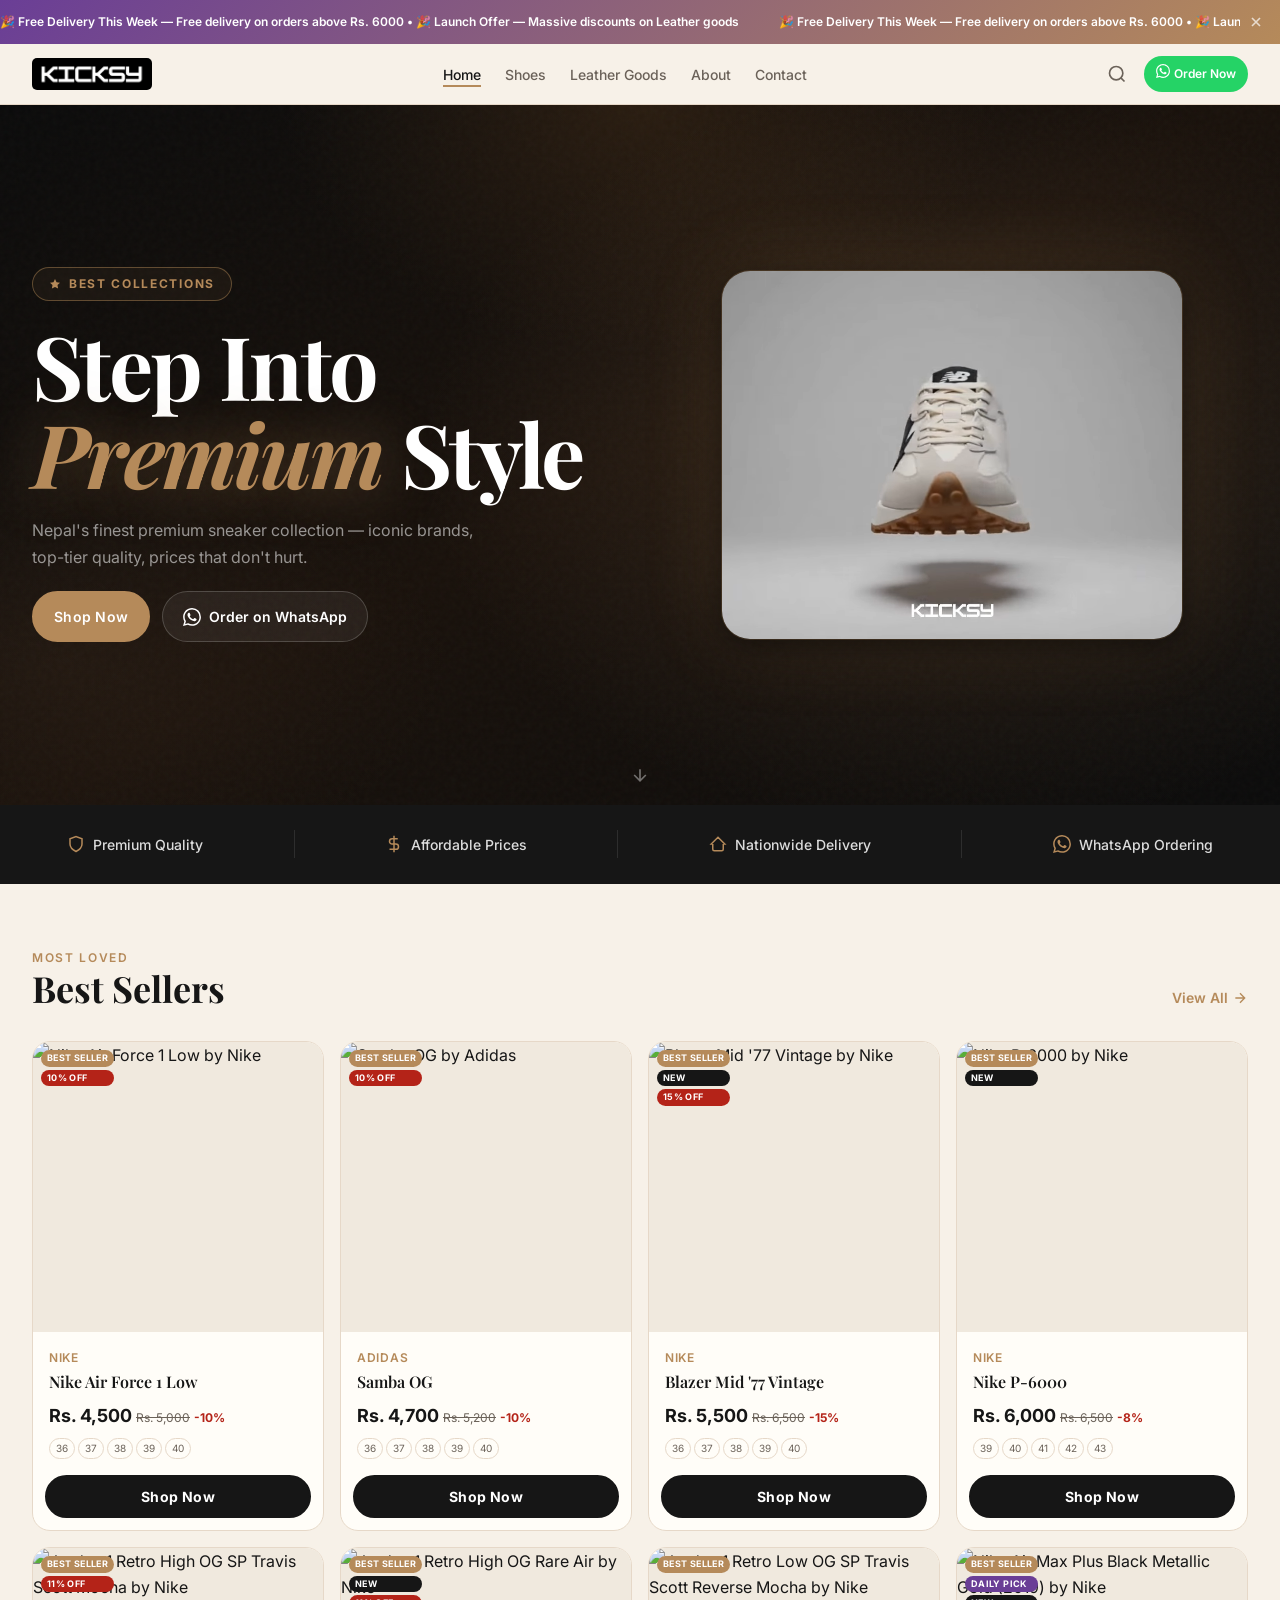
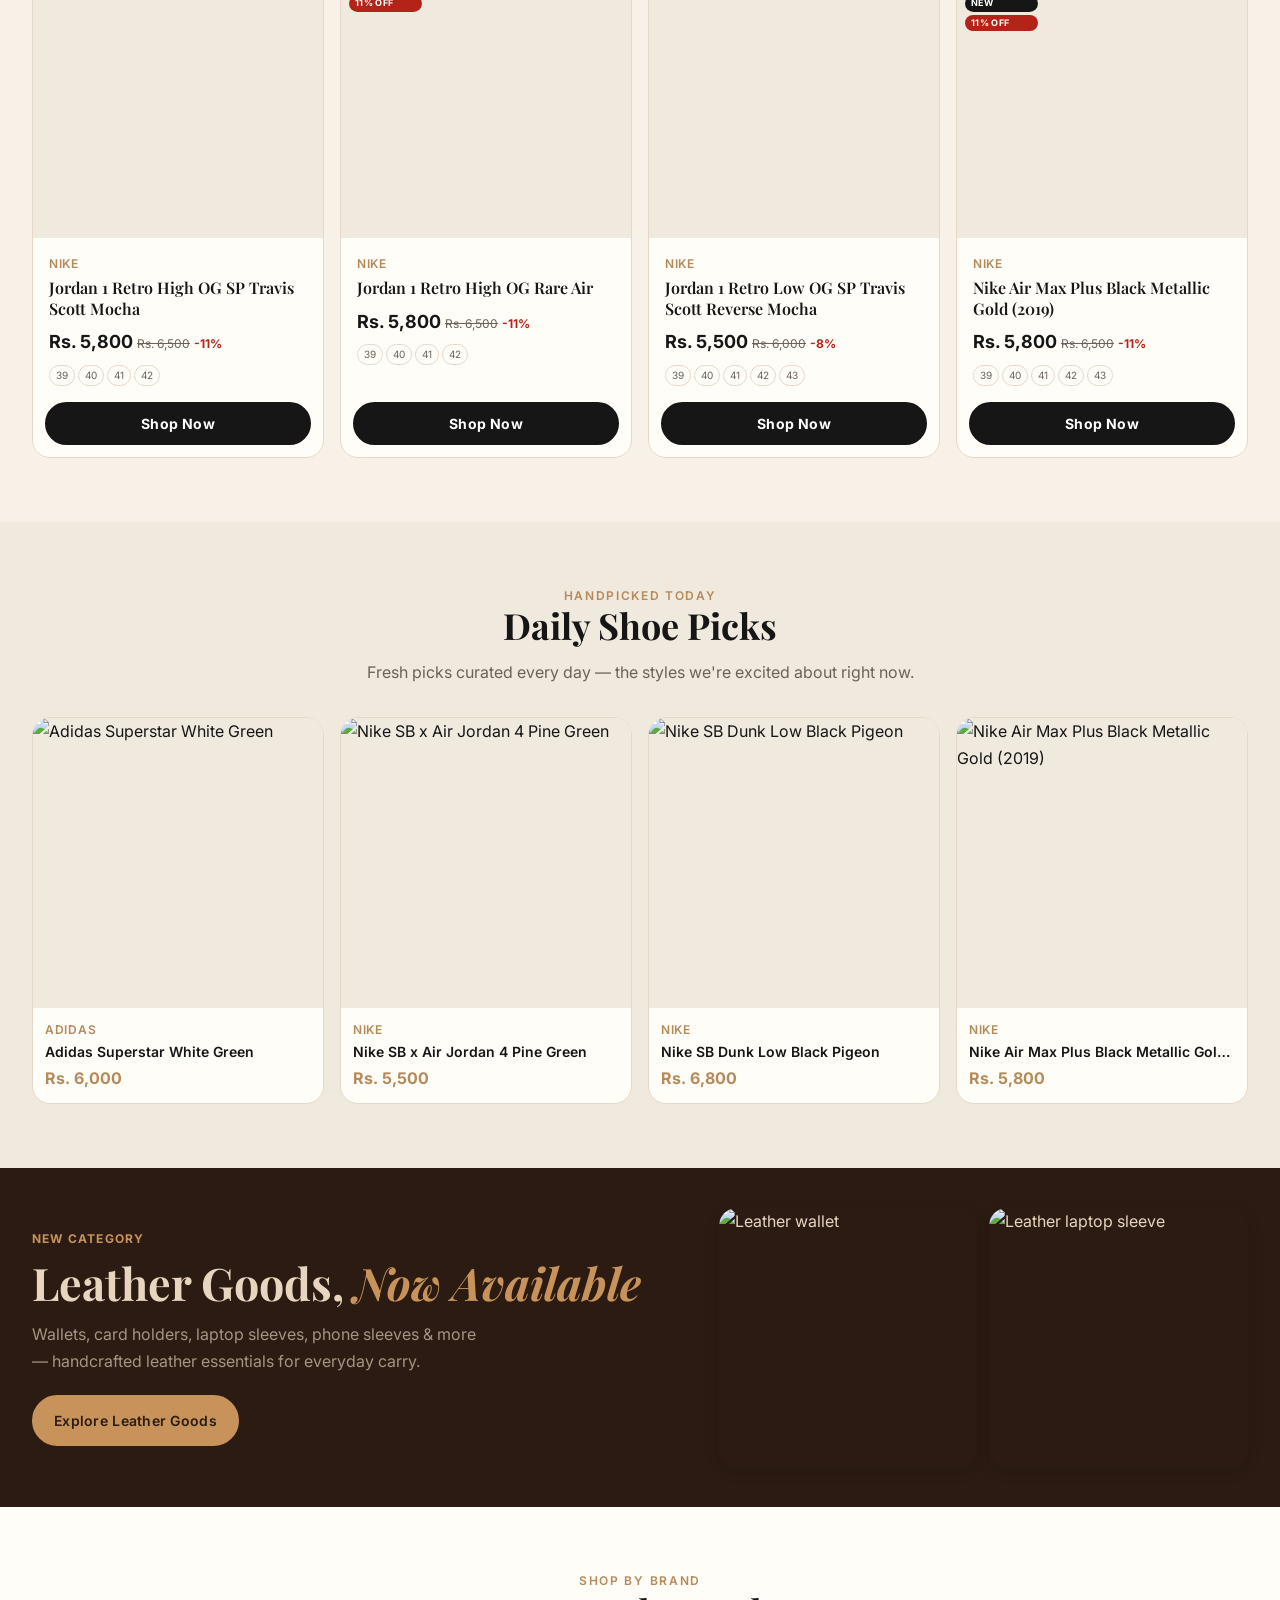
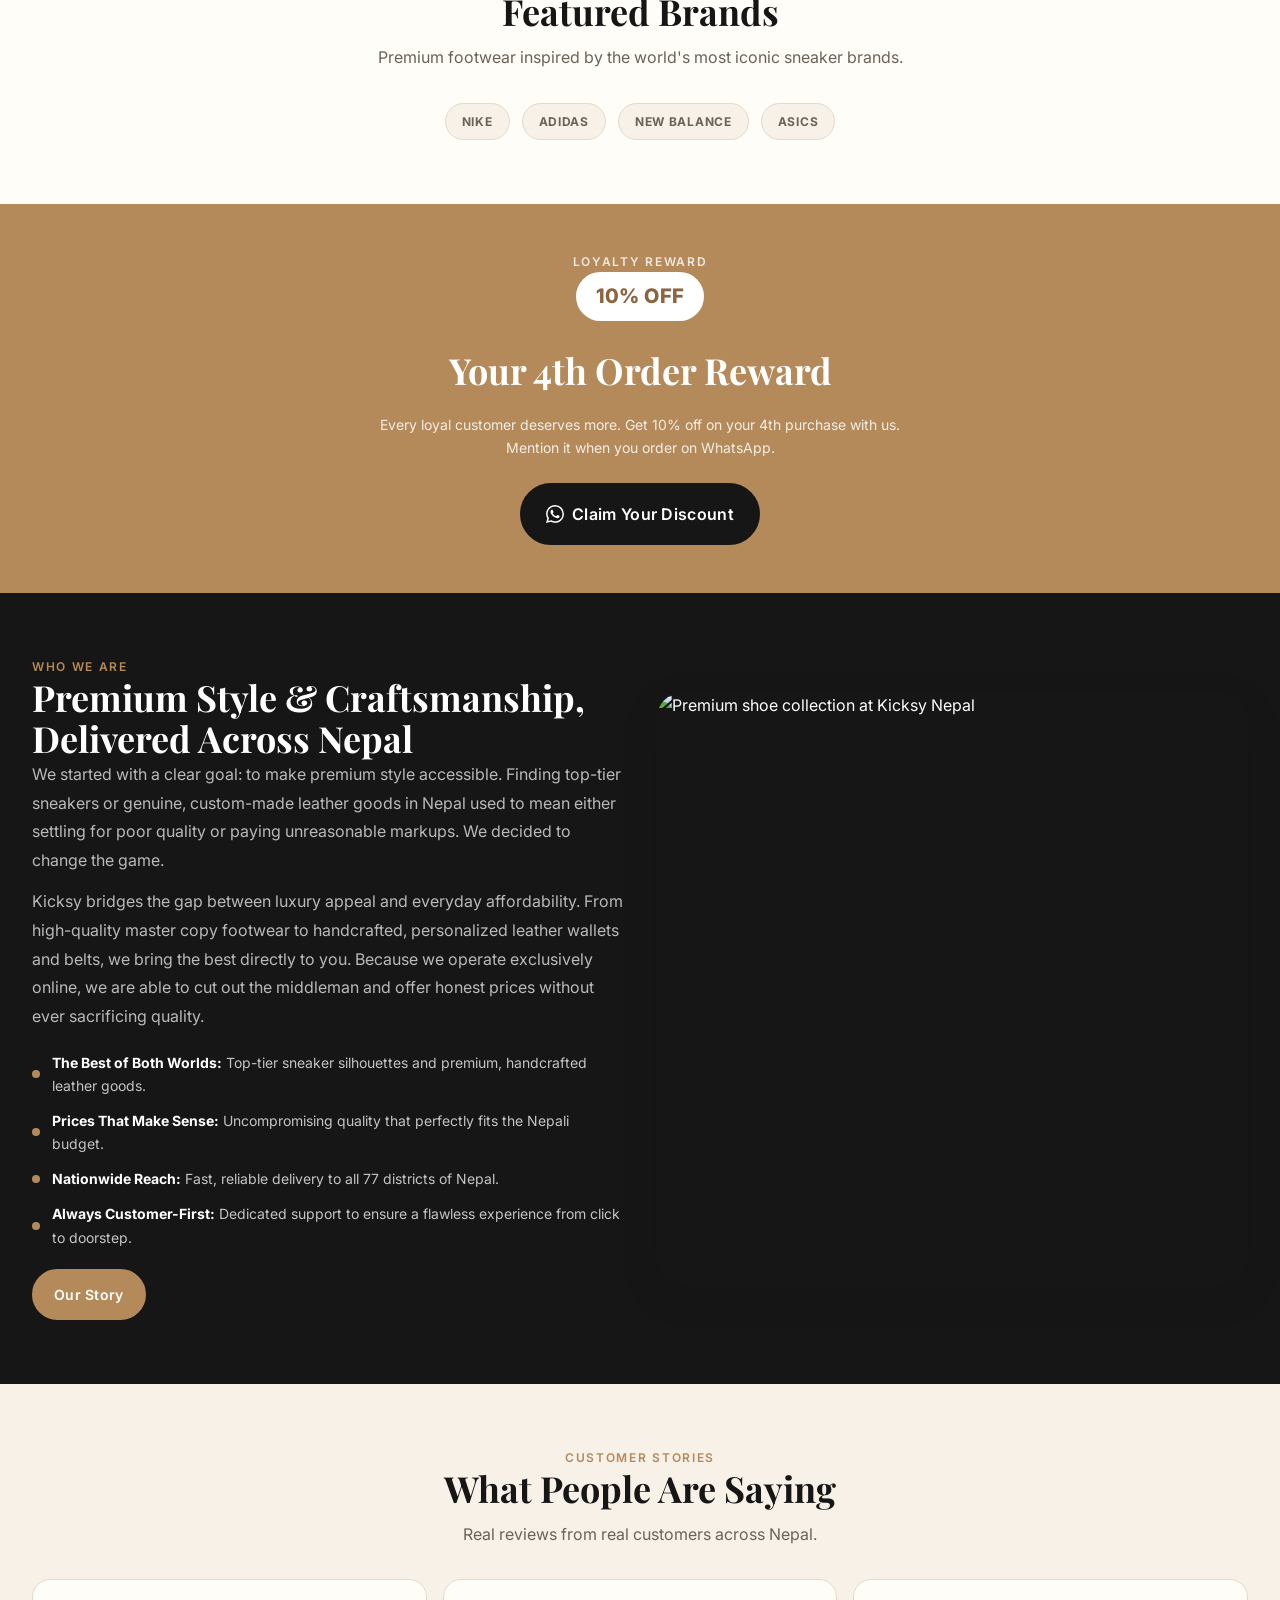
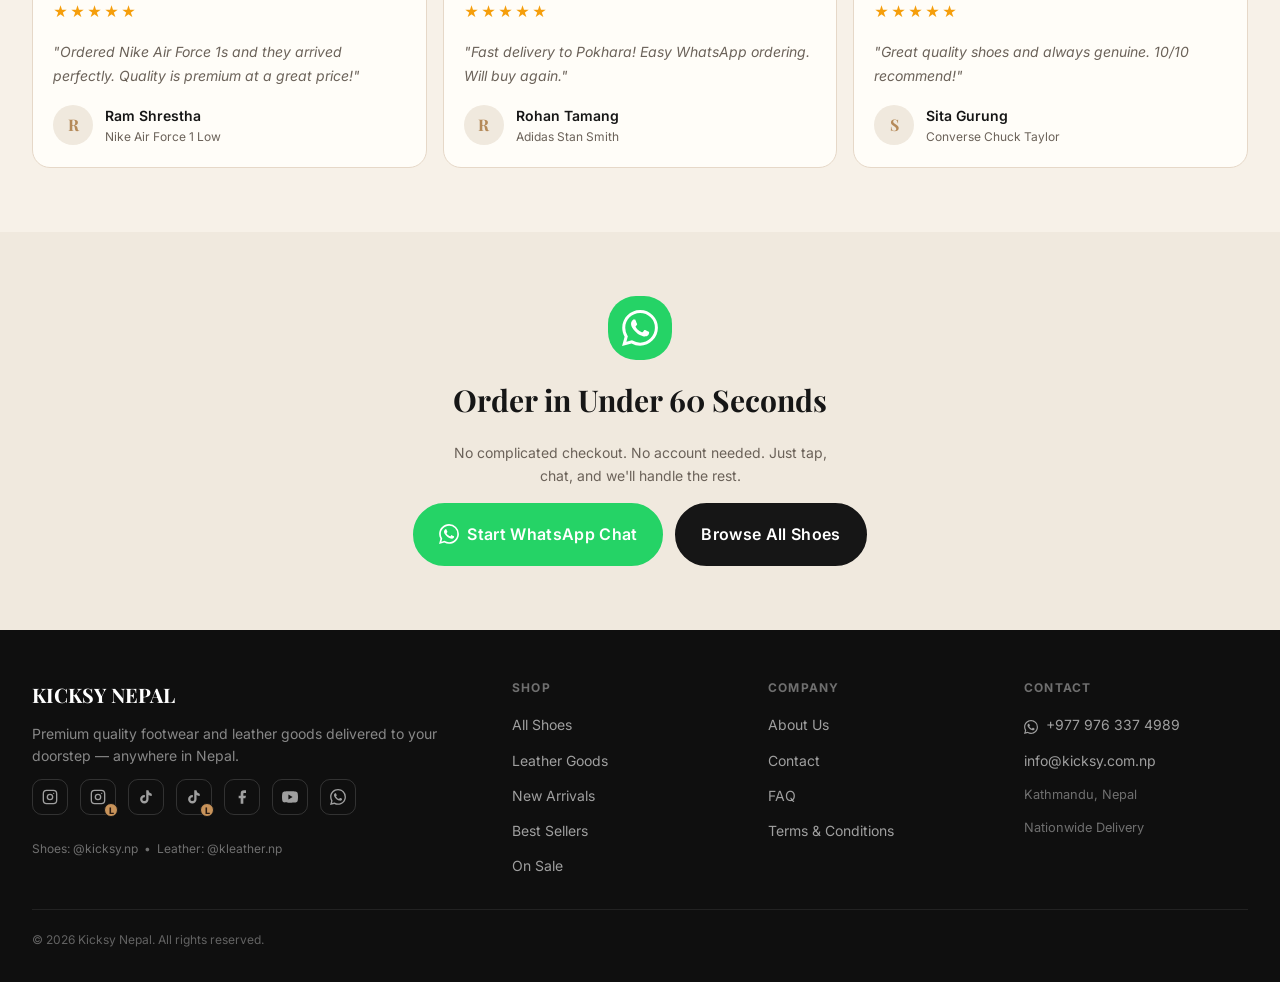
==== commit 2ef500b9: "update on assets linking" ====
--- a/index.html
+++ b/index.html
@@ -50,7 +50,7 @@
     />
     <meta
       property="og:image"
-      content="https://kicksy.com.np/assets/images/og-image.jpg"
+      content="https://kicksy.com.np/assets/images/og-image.png"
     />
     <meta property="og:site_name" content="Kicksy Nepal" />
     <meta property="og:locale" content="en_US" />
@@ -67,7 +67,7 @@
     />
     <meta
       name="twitter:image"
-      content="https://kicksy.com.np/assets/images/og-image.jpg"
+      content="https://kicksy.com.np/assets/images/og-image.png"
     />
 
     <!-- Fonts -->
@@ -104,19 +104,19 @@
     <link
       rel="preload"
       as="image"
-      href="/assets/videos/hero-shoe-poster.jpg"
+      href="./assets/videos/hero-shoe-poster.jpg"
       fetchpriority="high"
     />
     <link
       rel="preload"
       as="video"
-      href="/assets/videos/hero-shoe.webm"
+      href="./assets/videos/hero-shoe.webm"
       type="video/webm"
     />
 
     <!-- Unsplash preconnect no longer needed — mobile now uses the same local video as desktop -->
 
-    <link rel="stylesheet" href="/assets/css/styles.css" />
+    <link rel="stylesheet" href="./assets/css/styles.css" />
 
     <!-- JSON-LD LocalBusiness -->
     <script type="application/ld+json">
@@ -126,8 +126,8 @@
         "name": "Kicksy Nepal",
         "alternateName": ["Kicksy Leather", "Kicksy Nepal Shoes"],
         "url": "https://kicksy.com.np",
-        "logo": "https://kicksy.com.np/assets/images/icon-512.png",
-        "image": "https://kicksy.com.np/assets/images/og-image.jpg",
+        "logo": "https://kicksy.com.np/assets/images/kicksylogob.PNG",
+        "image": "https://kicksy.com.np/assets/images/og-image.png",
         "description": "Premium master-copy sneakers and handcrafted genuine leather goods — wallets, belts, and accessories — at honest prices. Nationwide delivery to all 77 districts of Nepal.",
         "telephone": "+977-9763374989",
         "email": "info@kicksy.com.np",
@@ -468,7 +468,7 @@
           playsinline
           disablepictureinpicture
           preload="none"
-          poster="/assets/videos/hero-shoe-poster.jpg"
+          poster="./assets/videos/hero-shoe-poster.jpg"
           aria-hidden="true"
         >
           <source src="./assets/videos/hero-bg-vid.webm" type="video/webm" />
@@ -563,7 +563,7 @@
                   playsinline
                   disablepictureinpicture
                   preload="none"
-                  poster="/assets/videos/hero-shoe-poster.jpg"
+                  poster="./assets/videos/hero-shoe-poster.jpg"
                 >
                   <source
                     src="./assets/videos/hero-bg-vid.webm"
@@ -1225,8 +1225,8 @@
       document.getElementById("footerYear").textContent =
         new Date().getFullYear();
     </script>
-    <script src="/assets/js/config.js"></script>
-    <script src="/assets/js/api.js"></script>
-    <script src="/assets/js/main.js"></script>
+    <script src="./assets/js/config.js"></script>
+    <script src="./assets/js/api.js"></script>
+    <script src="./assets/js/main.js"></script>
   </body>
 </html>
